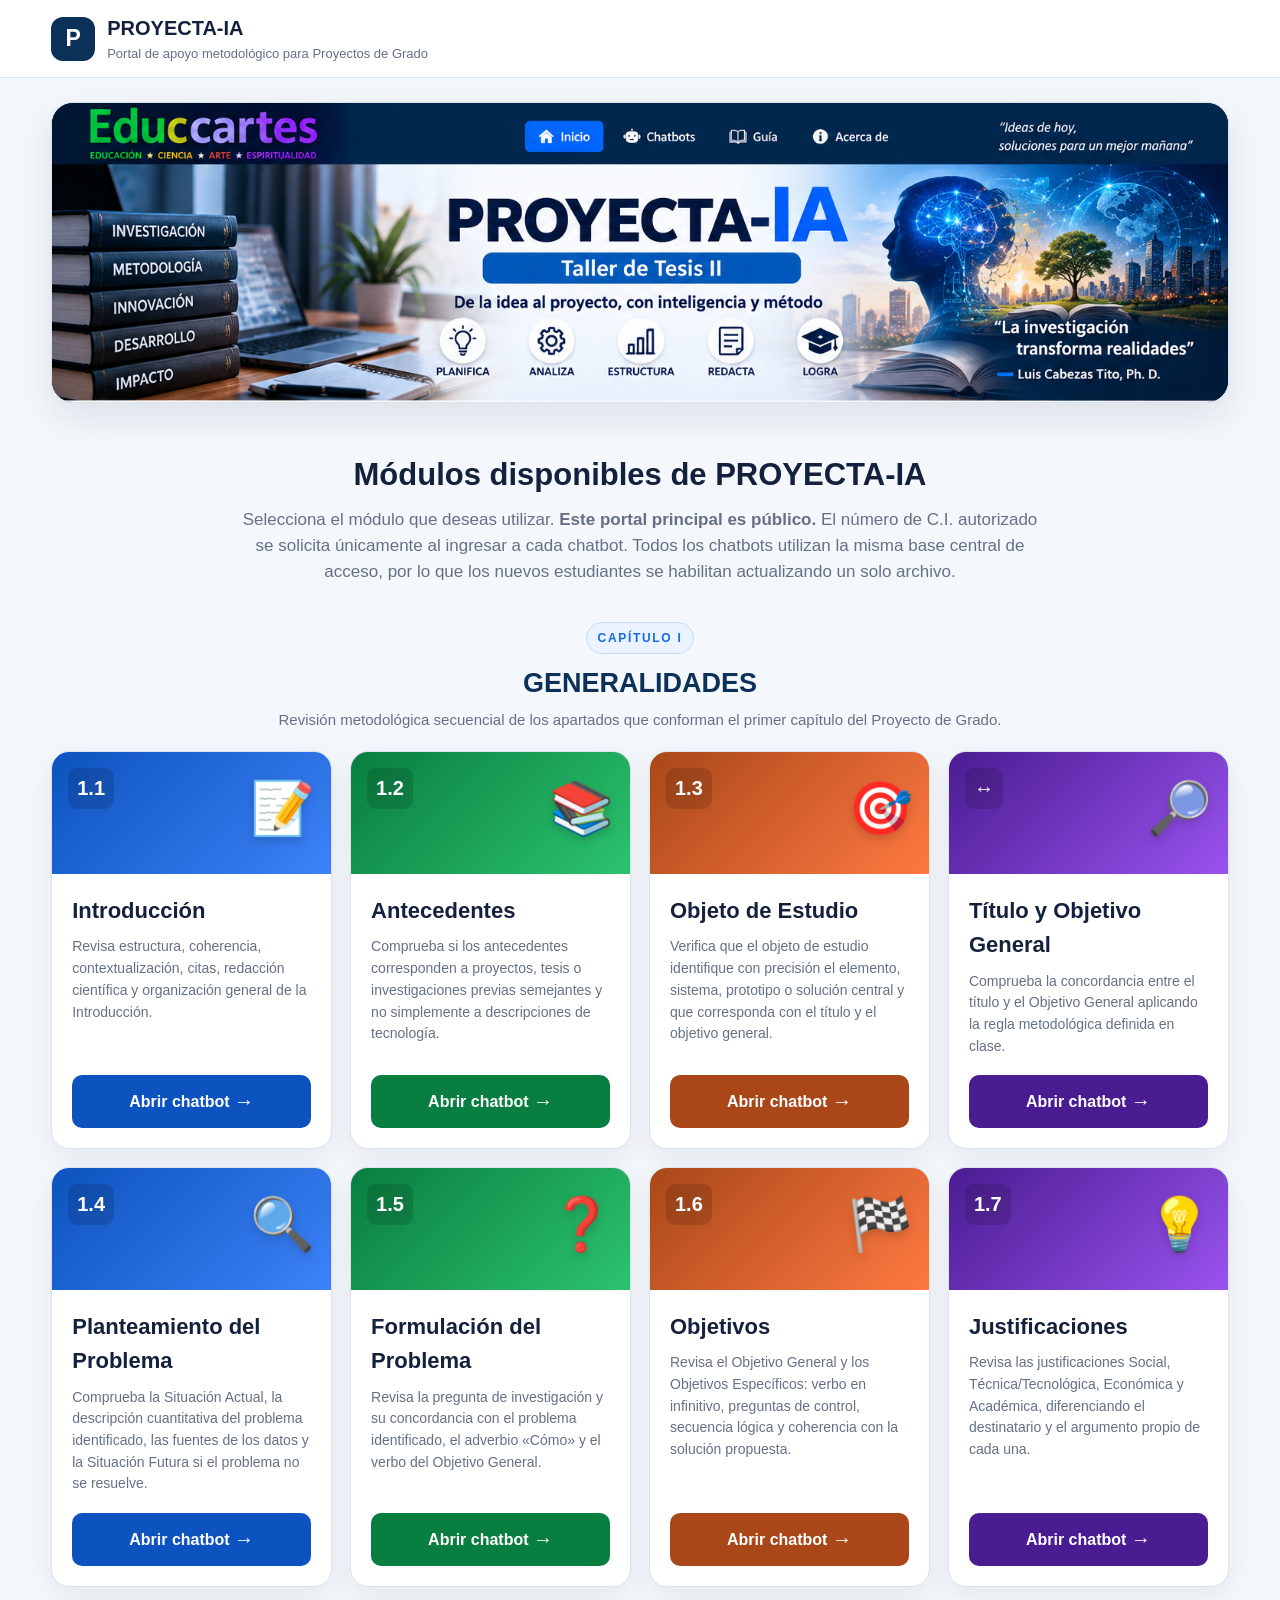
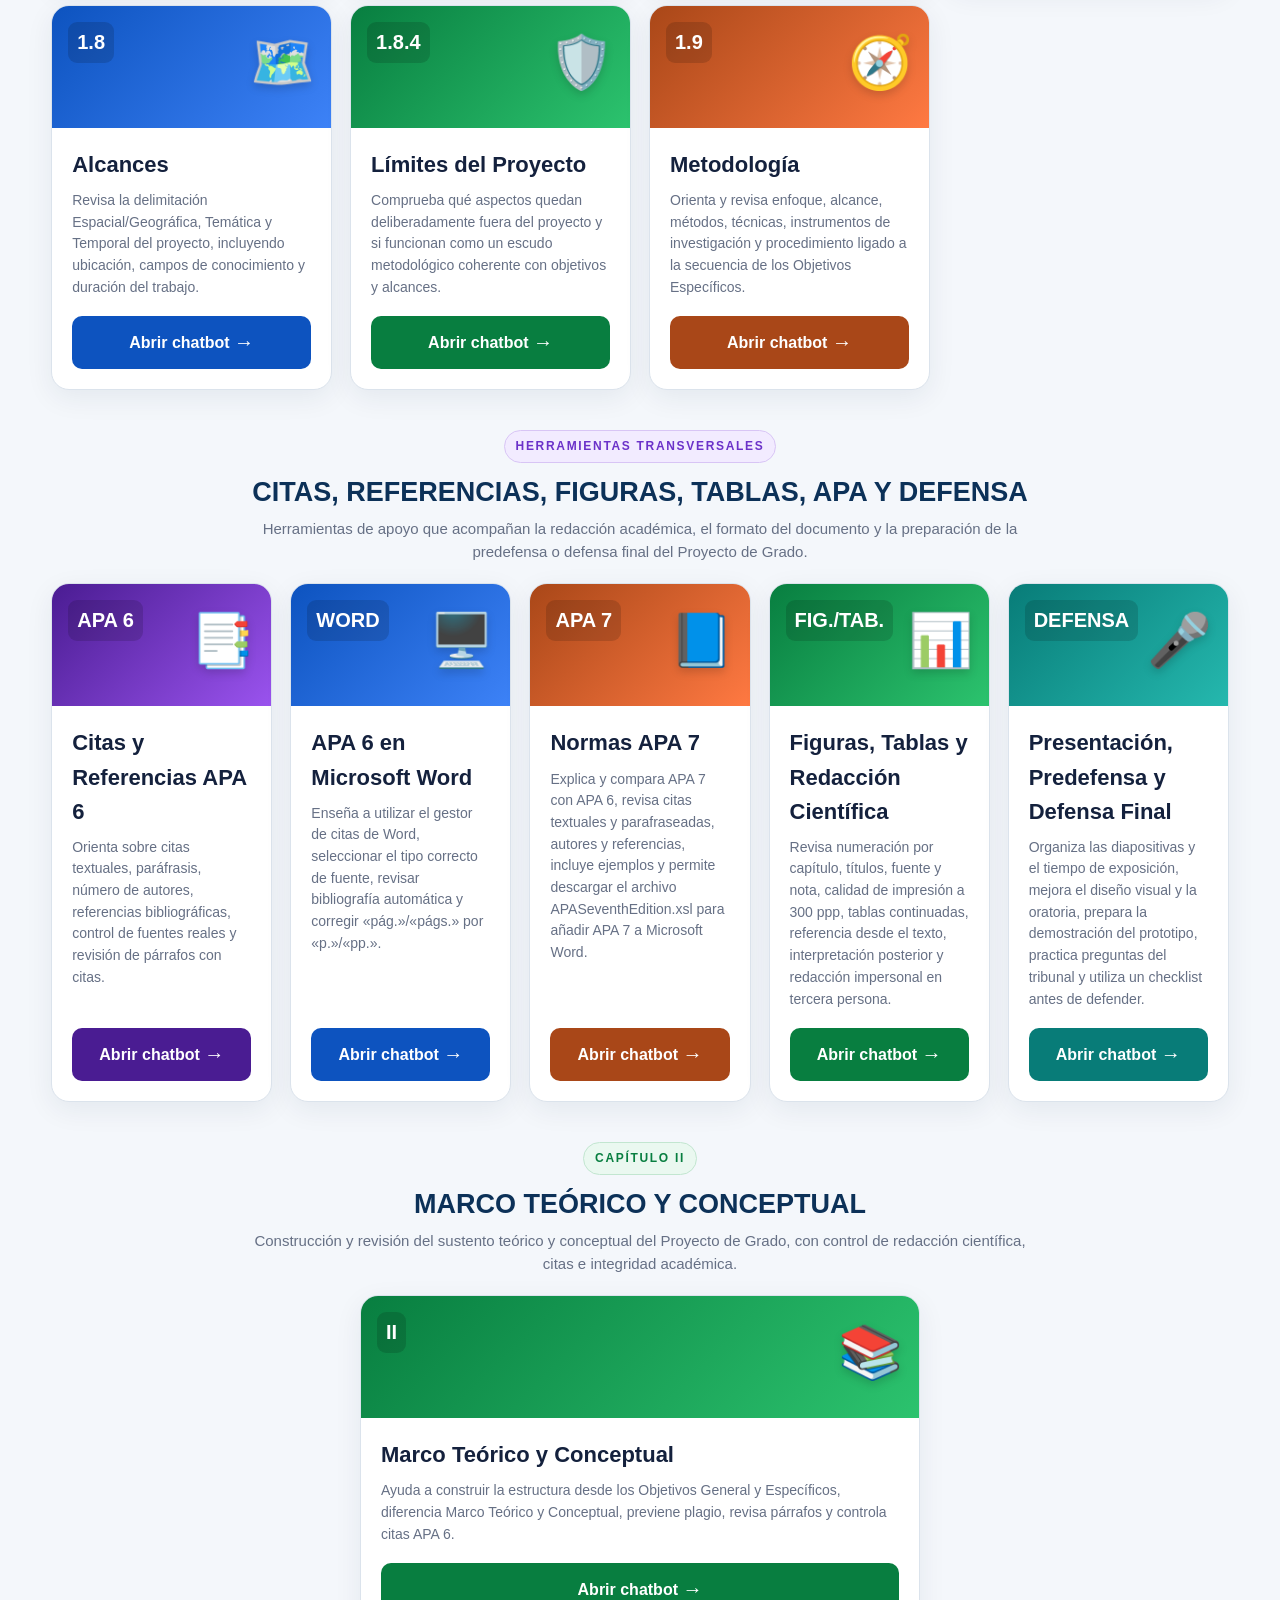
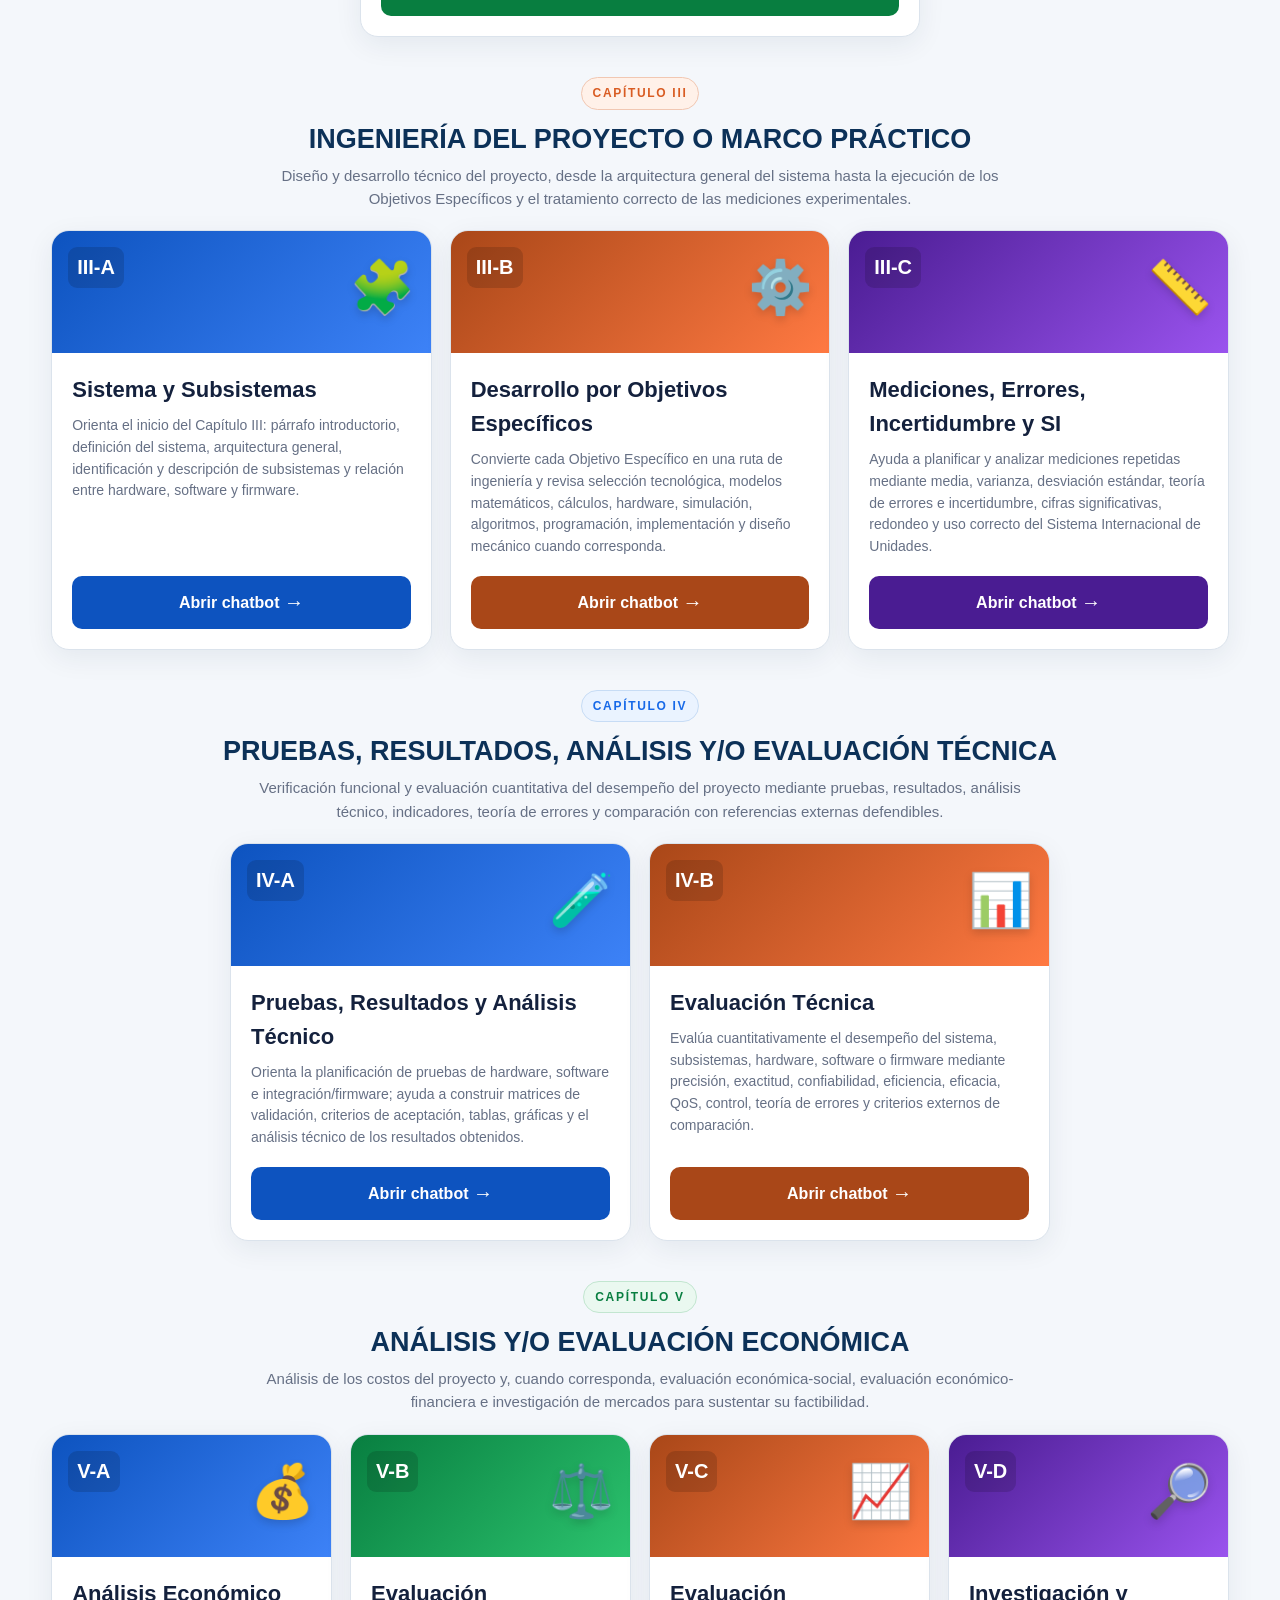
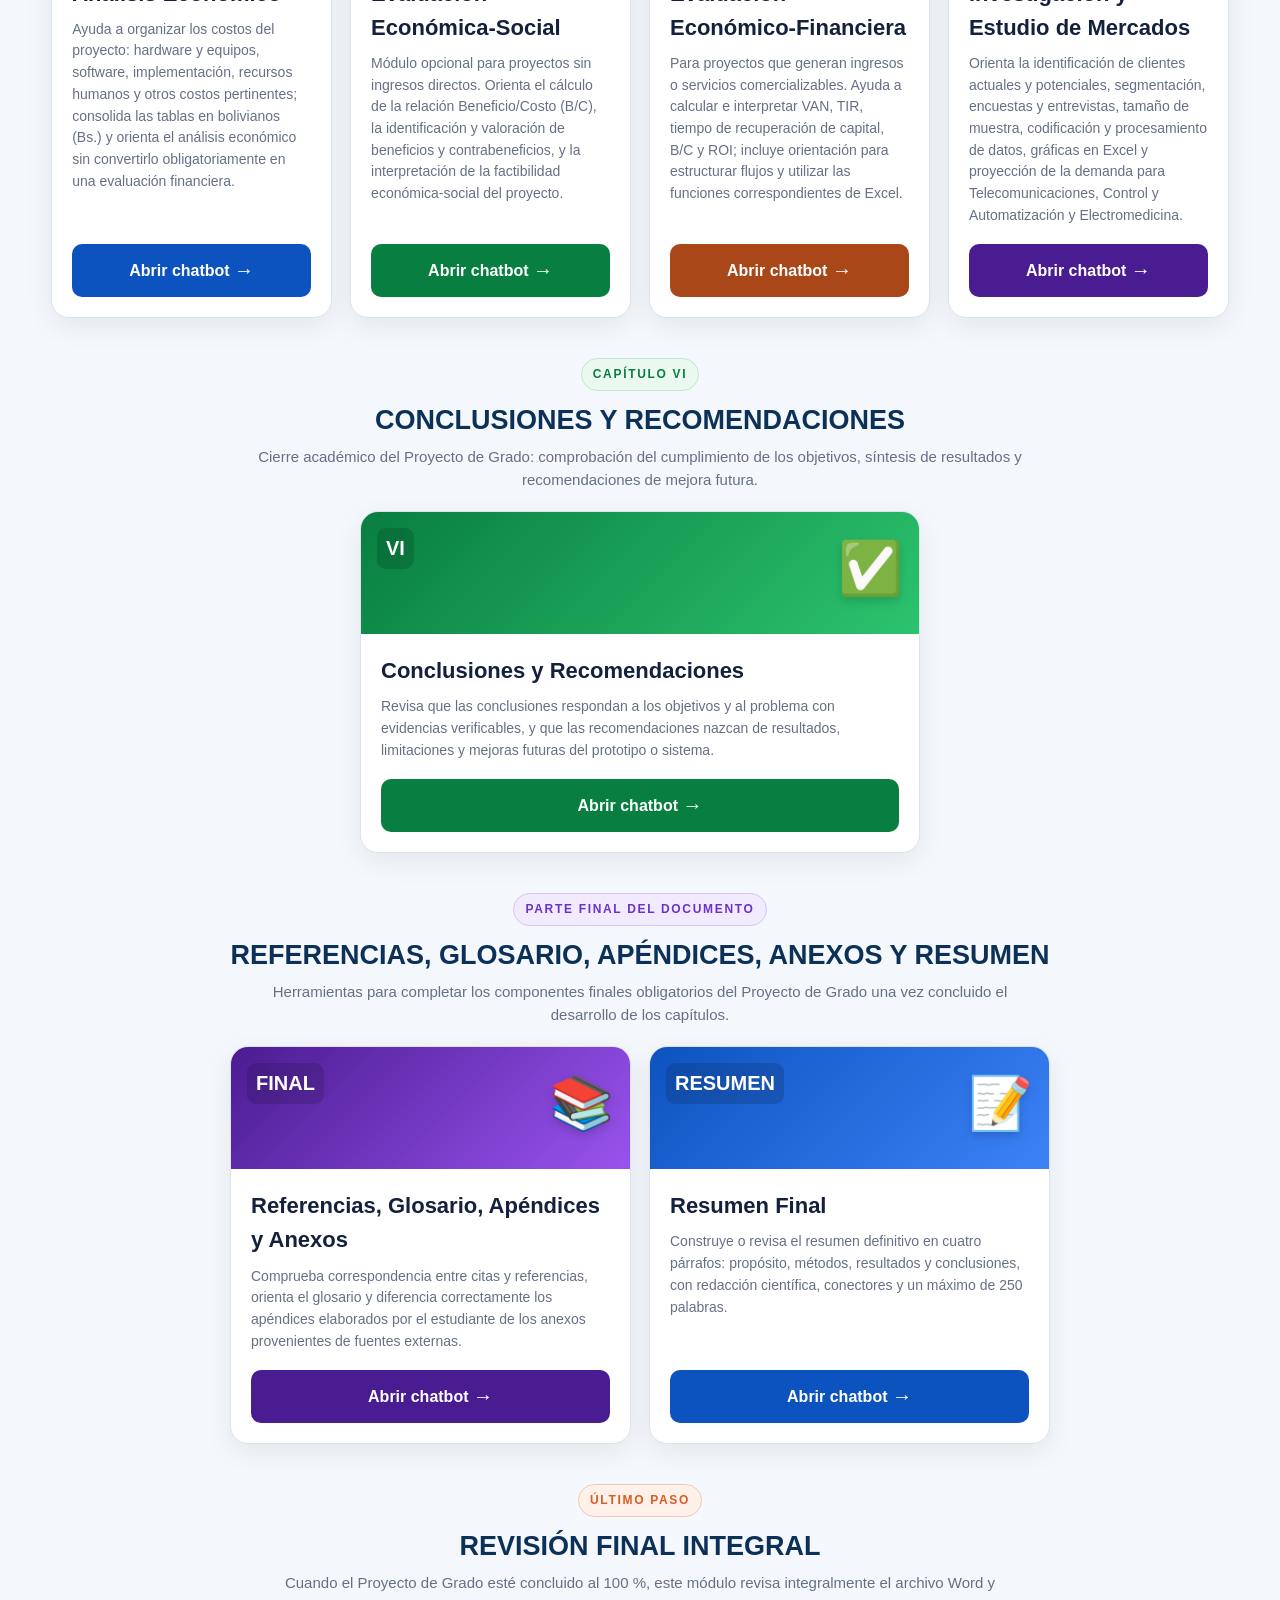
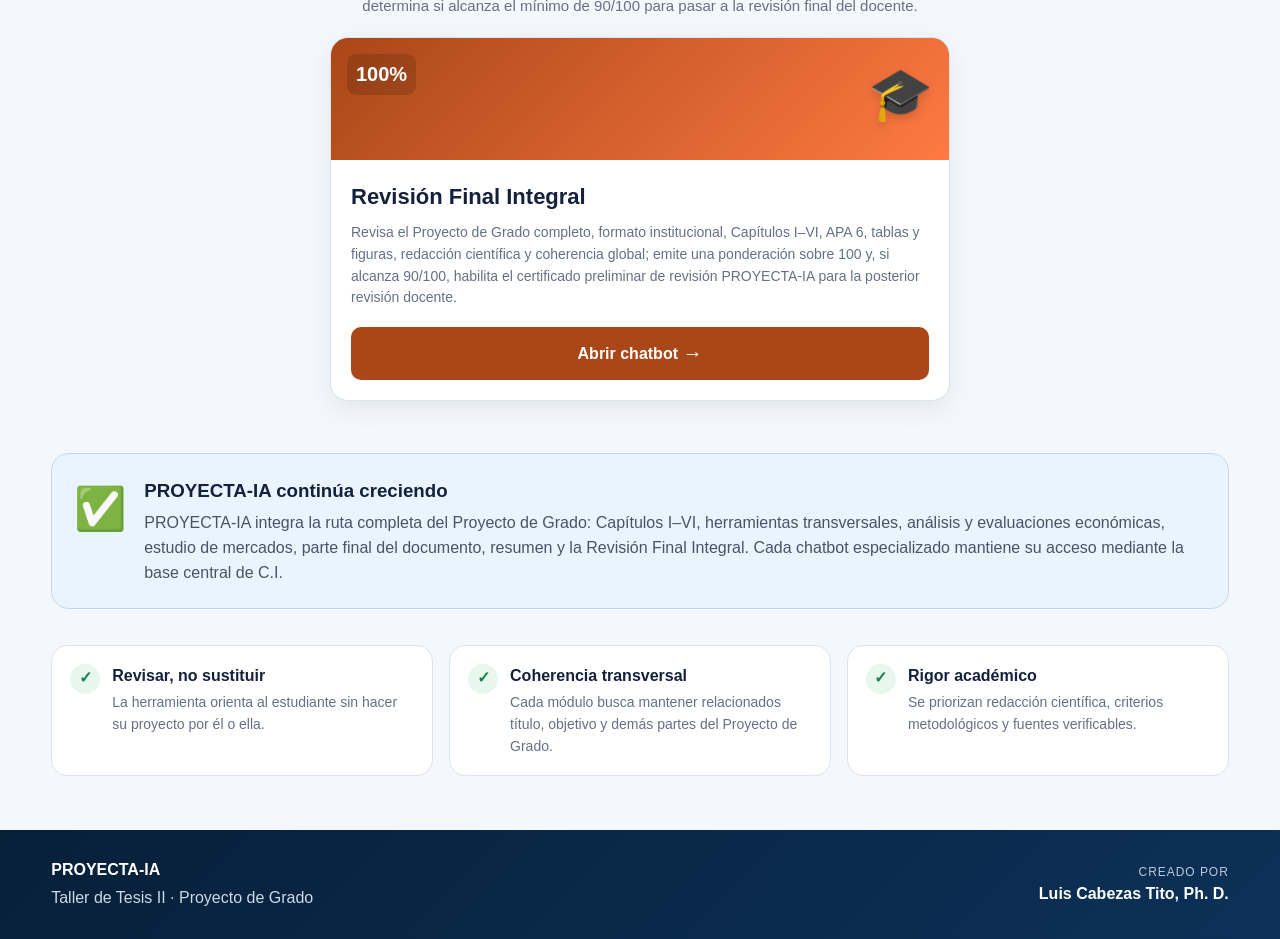
==== index.html @ 7902b118 "Add files via upload" ====
<!doctype html>
<html lang="es">
<head>
  <meta charset="utf-8">
  <meta name="viewport" content="width=device-width, initial-scale=1">
  <meta name="description" content="Portal PROYECTA-IA para Taller de Tesis II y elaboración de Proyectos de Grado.">
  <title>PROYECTA-IA | Taller de Tesis II</title>
  <link rel="stylesheet" href="styles.css">
</head>
<body>
  <!-- PROYECTA-IA PORTAL VISUAL V2 - portada universal con Educcartes -->
<header class="topbar">
    <div class="wrap topbar-inner">
      <div class="brand">
        <div class="brand-mark">P</div>
        <div>
          <h1>PROYECTA-IA</h1>
          <p>Portal de apoyo metodológico para Proyectos de Grado</p>
        </div>
      </div>
    </div>
  </header>

  <main>
    <section class="hero-banner wrap">
      <img
        src="portada_proyecta_ia_universal_v2.png"
        alt="PROYECTA-IA - Taller de Tesis II - Educcartes"
      >
    </section>

    <section class="wrap intro">
      <h2>Módulos disponibles de PROYECTA-IA</h2>
      <p>
        Selecciona el módulo que deseas utilizar. <strong>Este portal principal es público.</strong>
        El número de C.I. autorizado se solicita únicamente al ingresar a cada chatbot. Todos los chatbots
        utilizan la misma base central de acceso, por lo que los nuevos estudiantes se habilitan actualizando un solo archivo.
      </p>
    </section>

    <section class="wrap chapter-heading" aria-label="Capítulo I">
      <span>CAPÍTULO I</span>
      <h2>GENERALIDADES</h2>
      <p>Revisión metodológica secuencial de los apartados que conforman el primer capítulo del Proyecto de Grado.</p>
    </section>

    <section class="wrap cards" aria-label="Módulos del Capítulo I de PROYECTA-IA">
      <article class="module-card blue">
        <div class="module-top">
          <span class="module-number">1.1</span>
          <div class="module-icon">📝</div>
        </div>
        <div class="module-body">
          <h3>Introducción</h3>
          <p>
            Revisa estructura, coherencia, contextualización, citas, redacción científica
            y organización general de la Introducción.
          </p>
          <a class="module-link" href="https://luisctito-sketch.github.io/proyecta-ia-introduccion/" target="_blank" rel="noopener">
            Abrir chatbot <span>→</span>
          </a>
        </div>
      </article>

      <article class="module-card green">
        <div class="module-top">
          <span class="module-number">1.2</span>
          <div class="module-icon">📚</div>
        </div>
        <div class="module-body">
          <h3>Antecedentes</h3>
          <p>
            Comprueba si los antecedentes corresponden a proyectos, tesis o investigaciones
            previas semejantes y no simplemente a descripciones de tecnología.
          </p>
          <a class="module-link" href="https://luisctito-sketch.github.io/proyecta-ia-antecedentes/" target="_blank" rel="noopener">
            Abrir chatbot <span>→</span>
          </a>
        </div>
      </article>

      <article class="module-card orange">
        <div class="module-top">
          <span class="module-number">1.3</span>
          <div class="module-icon">🎯</div>
        </div>
        <div class="module-body">
          <h3>Objeto de Estudio</h3>
          <p>
            Verifica que el objeto de estudio identifique con precisión el elemento, sistema,
            prototipo o solución central y que corresponda con el título y el objetivo general.
          </p>
          <a class="module-link" href="https://luisctito-sketch.github.io/proyecta-ia-objeto-estudio/" target="_blank" rel="noopener">
            Abrir chatbot <span>→</span>
          </a>
        </div>
      </article>

      <article class="module-card purple">
        <div class="module-top">
          <span class="module-number">↔</span>
          <div class="module-icon">🔎</div>
        </div>
        <div class="module-body">
          <h3>Título y Objetivo General</h3>
          <p>
            Comprueba la concordancia entre el título y el Objetivo General aplicando la regla
            metodológica definida en clase.
          </p>
          <a class="module-link" href="https://luisctito-sketch.github.io/proyecta-ia-titulo-objetivo/" target="_blank" rel="noopener">
            Abrir chatbot <span>→</span>
          </a>
        </div>
      </article>

      <article class="module-card blue">
        <div class="module-top">
          <span class="module-number">1.4</span>
          <div class="module-icon">🔍</div>
        </div>
        <div class="module-body">
          <h3>Planteamiento del Problema</h3>
          <p>
            Comprueba la Situación Actual, la descripción cuantitativa del problema identificado,
            las fuentes de los datos y la Situación Futura si el problema no se resuelve.
          </p>
          <a class="module-link" href="https://luisctito-sketch.github.io/proyecta-ia-planteamiento-problema/" target="_blank" rel="noopener">
            Abrir chatbot <span>→</span>
          </a>
        </div>
      </article>

      <article class="module-card green">
        <div class="module-top">
          <span class="module-number">1.5</span>
          <div class="module-icon">❓</div>
        </div>
        <div class="module-body">
          <h3>Formulación del Problema</h3>
          <p>
            Revisa la pregunta de investigación y su concordancia con el problema identificado,
            el adverbio «Cómo» y el verbo del Objetivo General.
          </p>
          <a class="module-link" href="https://luisctito-sketch.github.io/proyecta-ia-formulacion-problema/" target="_blank" rel="noopener">
            Abrir chatbot <span>→</span>
          </a>
        </div>
      </article>

      <article class="module-card orange">
        <div class="module-top">
          <span class="module-number">1.6</span>
          <div class="module-icon">🏁</div>
        </div>
        <div class="module-body">
          <h3>Objetivos</h3>
          <p>
            Revisa el Objetivo General y los Objetivos Específicos: verbo en infinitivo,
            preguntas de control, secuencia lógica y coherencia con la solución propuesta.
          </p>
          <a class="module-link" href="https://luisctito-sketch.github.io/proyecta-ia-objetivos/" target="_blank" rel="noopener">
            Abrir chatbot <span>→</span>
          </a>
        </div>
      </article>

      <article class="module-card purple">
        <div class="module-top">
          <span class="module-number">1.7</span>
          <div class="module-icon">💡</div>
        </div>
        <div class="module-body">
          <h3>Justificaciones</h3>
          <p>
            Revisa las justificaciones Social, Técnica/Tecnológica, Económica y Académica,
            diferenciando el destinatario y el argumento propio de cada una.
          </p>
          <a class="module-link" href="https://luisctito-sketch.github.io/proyecta-ia-justificaciones/" target="_blank" rel="noopener">
            Abrir chatbot <span>→</span>
          </a>
        </div>
      </article>

      <article class="module-card blue">
        <div class="module-top">
          <span class="module-number">1.8</span>
          <div class="module-icon">🗺️</div>
        </div>
        <div class="module-body">
          <h3>Alcances</h3>
          <p>
            Revisa la delimitación Espacial/Geográfica, Temática y Temporal del proyecto,
            incluyendo ubicación, campos de conocimiento y duración del trabajo.
          </p>
          <a class="module-link" href="https://luisctito-sketch.github.io/proyecta-ia-alcances/" target="_blank" rel="noopener">
            Abrir chatbot <span>→</span>
          </a>
        </div>
      </article>

      <article class="module-card green">
        <div class="module-top">
          <span class="module-number">1.8.4</span>
          <div class="module-icon">🛡️</div>
        </div>
        <div class="module-body">
          <h3>Límites del Proyecto</h3>
          <p>
            Comprueba qué aspectos quedan deliberadamente fuera del proyecto y si funcionan
            como un escudo metodológico coherente con objetivos y alcances.
          </p>
          <a class="module-link" href="https://luisctito-sketch.github.io/proyecta-ia-limites/" target="_blank" rel="noopener">
            Abrir chatbot <span>→</span>
          </a>
        </div>
      </article>

      <article class="module-card orange">
        <div class="module-top">
          <span class="module-number">1.9</span>
          <div class="module-icon">🧭</div>
        </div>
        <div class="module-body">
          <h3>Metodología</h3>
          <p>
            Orienta y revisa enfoque, alcance, métodos, técnicas, instrumentos de investigación
            y procedimiento ligado a la secuencia de los Objetivos Específicos.
          </p>
          <a class="module-link" href="https://luisctito-sketch.github.io/proyecta-ia-metodologia/" target="_blank" rel="noopener">
            Abrir chatbot <span>→</span>
          </a>
        </div>
      </article>
    </section>


    <section class="wrap chapter-heading transversal-heading" aria-label="Herramientas transversales">
      <span>HERRAMIENTAS TRANSVERSALES</span>
      <h2>CITAS, REFERENCIAS, FIGURAS, TABLAS, APA Y DEFENSA</h2>
      <p>Herramientas de apoyo que acompañan la redacción académica, el formato del documento y la preparación de la predefensa o defensa final del Proyecto de Grado.</p>
    </section>

    <section class="wrap cards transversal-cards" aria-label="Herramientas transversales de redacción, APA 6, APA 7, figuras, tablas y defensa">
      <article class="module-card purple">
        <div class="module-top">
          <span class="module-number">APA 6</span>
          <div class="module-icon">📑</div>
        </div>
        <div class="module-body">
          <h3>Citas y Referencias APA 6</h3>
          <p>
            Orienta sobre citas textuales, paráfrasis, número de autores, referencias bibliográficas,
            control de fuentes reales y revisión de párrafos con citas.
          </p>
          <a class="module-link" href="https://luisctito-sketch.github.io/proyecta-ia-apa6/" target="_blank" rel="noopener">
            Abrir chatbot <span>→</span>
          </a>
        </div>
      </article>

      <article class="module-card blue">
        <div class="module-top">
          <span class="module-number">WORD</span>
          <div class="module-icon">🖥️</div>
        </div>
        <div class="module-body">
          <h3>APA 6 en Microsoft Word</h3>
          <p>
            Enseña a utilizar el gestor de citas de Word, seleccionar el tipo correcto de fuente,
            revisar bibliografía automática y corregir «pág.»/«págs.» por «p.»/«pp.».
          </p>
          <a class="module-link" href="https://luisctito-sketch.github.io/proyecta-ia-apa6-word/" target="_blank" rel="noopener">
            Abrir chatbot <span>→</span>
          </a>
        </div>
      </article>

      <article class="module-card orange">
        <div class="module-top">
          <span class="module-number">APA 7</span>
          <div class="module-icon">📘</div>
        </div>
        <div class="module-body">
          <h3>Normas APA 7</h3>
          <p>
            Explica y compara APA 7 con APA 6, revisa citas textuales y parafraseadas, autores y referencias,
            incluye ejemplos y permite descargar el archivo APASeventhEdition.xsl para añadir APA 7 a Microsoft Word.
          </p>
          <a class="module-link" href="https://luisctito-sketch.github.io/proyecta-ia-apa7/" target="_blank" rel="noopener">
            Abrir chatbot <span>→</span>
          </a>
        </div>
      </article>

      <article class="module-card green">
        <div class="module-top">
          <span class="module-number">FIG./TAB.</span>
          <div class="module-icon">📊</div>
        </div>
        <div class="module-body">
          <h3>Figuras, Tablas y Redacción Científica</h3>
          <p>
            Revisa numeración por capítulo, títulos, fuente y nota, calidad de impresión a 300 ppp,
            tablas continuadas, referencia desde el texto, interpretación posterior y redacción impersonal en tercera persona.
          </p>
          <a class="module-link" href="https://luisctito-sketch.github.io/proyecta-ia-figuras-tablas/" target="_blank" rel="noopener">
            Abrir chatbot <span>→</span>
          </a>
        </div>
      </article>

      <article class="module-card teal">
        <div class="module-top">
          <span class="module-number">DEFENSA</span>
          <div class="module-icon">🎤</div>
        </div>
        <div class="module-body">
          <h3>Presentación, Predefensa y Defensa Final</h3>
          <p>
            Organiza las diapositivas y el tiempo de exposición, mejora el diseño visual y la oratoria,
            prepara la demostración del prototipo, practica preguntas del tribunal y utiliza un checklist antes de defender.
          </p>
          <a class="module-link" href="./defensa/" target="_blank" rel="noopener">
            Abrir chatbot <span>→</span>
          </a>
        </div>
      </article>
    </section>

    <section class="wrap chapter-heading chapter-two-heading" aria-label="Capítulo II">
      <span>CAPÍTULO II</span>
      <h2>MARCO TEÓRICO Y CONCEPTUAL</h2>
      <p>Construcción y revisión del sustento teórico y conceptual del Proyecto de Grado, con control de redacción científica, citas e integridad académica.</p>
    </section>

    <section class="wrap cards chapter-two-cards" aria-label="Módulos del Capítulo II de PROYECTA-IA">
      <article class="module-card green chapter-two-card">
        <div class="module-top">
          <span class="module-number">II</span>
          <div class="module-icon">📚</div>
        </div>
        <div class="module-body">
          <h3>Marco Teórico y Conceptual</h3>
          <p>
            Ayuda a construir la estructura desde los Objetivos General y Específicos,
            diferencia Marco Teórico y Conceptual, previene plagio, revisa párrafos y controla citas APA 6.
          </p>
          <a class="module-link" href="https://luisctito-sketch.github.io/proyecta-ia-marco-teorico-conceptual/" target="_blank" rel="noopener">
            Abrir chatbot <span>→</span>
          </a>
        </div>
      </article>
    </section>

    <section class="wrap chapter-heading chapter-three-heading" aria-label="Capítulo III">
      <span>CAPÍTULO III</span>
      <h2>INGENIERÍA DEL PROYECTO O MARCO PRÁCTICO</h2>
      <p>Diseño y desarrollo técnico del proyecto, desde la arquitectura general del sistema hasta la ejecución de los Objetivos Específicos y el tratamiento correcto de las mediciones experimentales.</p>
    </section>

    <section class="wrap cards chapter-three-cards" aria-label="Módulos del Capítulo III de PROYECTA-IA">
      <article class="module-card blue">
        <div class="module-top">
          <span class="module-number">III-A</span>
          <div class="module-icon">🧩</div>
        </div>
        <div class="module-body">
          <h3>Sistema y Subsistemas</h3>
          <p>
            Orienta el inicio del Capítulo III: párrafo introductorio, definición del sistema,
            arquitectura general, identificación y descripción de subsistemas y relación entre hardware, software y firmware.
          </p>
          <a class="module-link" href="https://luisctito-sketch.github.io/proyecta-ia-ingenieria-proyecto/" target="_blank" rel="noopener">
            Abrir chatbot <span>→</span>
          </a>
        </div>
      </article>

      <article class="module-card orange">
        <div class="module-top">
          <span class="module-number">III-B</span>
          <div class="module-icon">⚙️</div>
        </div>
        <div class="module-body">
          <h3>Desarrollo por Objetivos Específicos</h3>
          <p>
            Convierte cada Objetivo Específico en una ruta de ingeniería y revisa selección tecnológica,
            modelos matemáticos, cálculos, hardware, simulación, algoritmos, programación, implementación y diseño mecánico cuando corresponda.
          </p>
          <a class="module-link" href="https://luisctito-sketch.github.io/proyecta-ia-desarrollo-capitulo3/" target="_blank" rel="noopener">
            Abrir chatbot <span>→</span>
          </a>
        </div>
      </article>

      <article class="module-card purple">
        <div class="module-top">
          <span class="module-number">III-C</span>
          <div class="module-icon">📏</div>
        </div>
        <div class="module-body">
          <h3>Mediciones, Errores, Incertidumbre y SI</h3>
          <p>
            Ayuda a planificar y analizar mediciones repetidas mediante media, varianza, desviación estándar,
            teoría de errores e incertidumbre, cifras significativas, redondeo y uso correcto del Sistema Internacional de Unidades.
          </p>
          <a class="module-link" href="https://luisctito-sketch.github.io/proyecta-ia-mediciones/" target="_blank" rel="noopener">
            Abrir chatbot <span>→</span>
          </a>
        </div>
      </article>
    </section>


    <section class="wrap chapter-heading chapter-four-heading" aria-label="Capítulo IV">
      <span>CAPÍTULO IV</span>
      <h2>PRUEBAS, RESULTADOS, ANÁLISIS Y/O EVALUACIÓN TÉCNICA</h2>
      <p>Verificación funcional y evaluación cuantitativa del desempeño del proyecto mediante pruebas, resultados, análisis técnico, indicadores, teoría de errores y comparación con referencias externas defendibles.</p>
    </section>

    <section class="wrap cards chapter-four-cards" aria-label="Módulos del Capítulo IV de PROYECTA-IA">
      <article class="module-card blue">
        <div class="module-top">
          <span class="module-number">IV-A</span>
          <div class="module-icon">🧪</div>
        </div>
        <div class="module-body">
          <h3>Pruebas, Resultados y Análisis Técnico</h3>
          <p>
            Orienta la planificación de pruebas de hardware, software e integración/firmware; ayuda a construir
            matrices de validación, criterios de aceptación, tablas, gráficas y el análisis técnico de los resultados obtenidos.
          </p>
          <a class="module-link" href="https://luisctito-sketch.github.io/proyecta-ia-pruebas-resultados/" target="_blank" rel="noopener">
            Abrir chatbot <span>→</span>
          </a>
        </div>
      </article>

      <article class="module-card orange">
        <div class="module-top">
          <span class="module-number">IV-B</span>
          <div class="module-icon">📊</div>
        </div>
        <div class="module-body">
          <h3>Evaluación Técnica</h3>
          <p>
            Evalúa cuantitativamente el desempeño del sistema, subsistemas, hardware, software o firmware mediante
            precisión, exactitud, confiabilidad, eficiencia, eficacia, QoS, control, teoría de errores y criterios externos de comparación.
          </p>
          <a class="module-link" href="https://luisctito-sketch.github.io/proyecta-ia-evaluacion-tecnica/" target="_blank" rel="noopener">
            Abrir chatbot <span>→</span>
          </a>
        </div>
      </article>
    </section>

    <section class="wrap chapter-heading chapter-five-heading" aria-label="Capítulo V">
      <span>CAPÍTULO V</span>
      <h2>ANÁLISIS Y/O EVALUACIÓN ECONÓMICA</h2>
      <p>Análisis de los costos del proyecto y, cuando corresponda, evaluación económica-social, evaluación económico-financiera e investigación de mercados para sustentar su factibilidad.</p>
    </section>

    <section class="wrap cards chapter-five-cards" aria-label="Módulos del Capítulo V de PROYECTA-IA">
      <article class="module-card blue">
        <div class="module-top">
          <span class="module-number">V-A</span>
          <div class="module-icon">💰</div>
        </div>
        <div class="module-body">
          <h3>Análisis Económico</h3>
          <p>
            Ayuda a organizar los costos del proyecto: hardware y equipos, software, implementación,
            recursos humanos y otros costos pertinentes; consolida las tablas en bolivianos (Bs.) y orienta
            el análisis económico sin convertirlo obligatoriamente en una evaluación financiera.
          </p>
          <a class="module-link" href="https://luisctito-sketch.github.io/proyecta-ia-analisis-economico/" target="_blank" rel="noopener">
            Abrir chatbot <span>→</span>
          </a>
        </div>
      </article>

      <article class="module-card green">
        <div class="module-top">
          <span class="module-number">V-B</span>
          <div class="module-icon">⚖️</div>
        </div>
        <div class="module-body">
          <h3>Evaluación Económica-Social</h3>
          <p>
            Módulo opcional para proyectos sin ingresos directos. Orienta el cálculo de la relación
            Beneficio/Costo (B/C), la identificación y valoración de beneficios y contrabeneficios,
            y la interpretación de la factibilidad económica-social del proyecto.
          </p>
          <a class="module-link" href="https://luisctito-sketch.github.io/proyecta-ia-evaluacion-economica-social/" target="_blank" rel="noopener">
            Abrir chatbot <span>→</span>
          </a>
        </div>
      </article>

      <article class="module-card orange">
        <div class="module-top">
          <span class="module-number">V-C</span>
          <div class="module-icon">📈</div>
        </div>
        <div class="module-body">
          <h3>Evaluación Económico-Financiera</h3>
          <p>
            Para proyectos que generan ingresos o servicios comercializables. Ayuda a calcular e interpretar
            VAN, TIR, tiempo de recuperación de capital, B/C y ROI; incluye orientación para estructurar flujos
            y utilizar las funciones correspondientes de Excel.
          </p>
          <a class="module-link" href="https://luisctito-sketch.github.io/proyecta-ia-evaluacion-financiera/" target="_blank" rel="noopener">
            Abrir chatbot <span>→</span>
          </a>
        </div>
      </article>

      <article class="module-card purple">
        <div class="module-top">
          <span class="module-number">V-D</span>
          <div class="module-icon">🔎</div>
        </div>
        <div class="module-body">
          <h3>Investigación y Estudio de Mercados</h3>
          <p>
            Orienta la identificación de clientes actuales y potenciales, segmentación, encuestas y entrevistas,
            tamaño de muestra, codificación y procesamiento de datos, gráficas en Excel y proyección de la demanda
            para Telecomunicaciones, Control y Automatización y Electromedicina.
          </p>
          <a class="module-link" href="https://luisctito-sketch.github.io/proyecta-ia-estudio-mercados/" target="_blank" rel="noopener">
            Abrir chatbot <span>→</span>
          </a>
        </div>
      </article>
    </section>


    <section class="wrap chapter-heading chapter-six-heading" aria-label="Capítulo VI">
      <span>CAPÍTULO VI</span>
      <h2>CONCLUSIONES Y RECOMENDACIONES</h2>
      <p>Cierre académico del Proyecto de Grado: comprobación del cumplimiento de los objetivos, síntesis de resultados y recomendaciones de mejora futura.</p>
    </section>

    <section class="wrap cards chapter-six-cards" aria-label="Módulo del Capítulo VI de PROYECTA-IA">
      <article class="module-card green">
        <div class="module-top">
          <span class="module-number">VI</span>
          <div class="module-icon">✅</div>
        </div>
        <div class="module-body">
          <h3>Conclusiones y Recomendaciones</h3>
          <p>
            Revisa que las conclusiones respondan a los objetivos y al problema con evidencias verificables,
            y que las recomendaciones nazcan de resultados, limitaciones y mejoras futuras del prototipo o sistema.
          </p>
          <a class="module-link" href="https://luisctito-sketch.github.io/proyecta-ia-conclusiones-recomendaciones/" target="_blank" rel="noopener">
            Abrir chatbot <span>→</span>
          </a>
        </div>
      </article>
    </section>

    <section class="wrap chapter-heading final-doc-heading" aria-label="Parte final del Proyecto de Grado">
      <span>PARTE FINAL DEL DOCUMENTO</span>
      <h2>REFERENCIAS, GLOSARIO, APÉNDICES, ANEXOS Y RESUMEN</h2>
      <p>Herramientas para completar los componentes finales obligatorios del Proyecto de Grado una vez concluido el desarrollo de los capítulos.</p>
    </section>

    <section class="wrap cards final-doc-cards" aria-label="Módulos de cierre documental de PROYECTA-IA">
      <article class="module-card purple">
        <div class="module-top">
          <span class="module-number">FINAL</span>
          <div class="module-icon">📚</div>
        </div>
        <div class="module-body">
          <h3>Referencias, Glosario, Apéndices y Anexos</h3>
          <p>
            Comprueba correspondencia entre citas y referencias, orienta el glosario y diferencia correctamente
            los apéndices elaborados por el estudiante de los anexos provenientes de fuentes externas.
          </p>
          <a class="module-link" href="https://luisctito-sketch.github.io/proyecta-ia-parte-final/" target="_blank" rel="noopener">
            Abrir chatbot <span>→</span>
          </a>
        </div>
      </article>

      <article class="module-card blue">
        <div class="module-top">
          <span class="module-number">RESUMEN</span>
          <div class="module-icon">📝</div>
        </div>
        <div class="module-body">
          <h3>Resumen Final</h3>
          <p>
            Construye o revisa el resumen definitivo en cuatro párrafos: propósito, métodos, resultados y conclusiones,
            con redacción científica, conectores y un máximo de 250 palabras.
          </p>
          <a class="module-link" href="https://luisctito-sketch.github.io/proyecta-ia-resumen-final/" target="_blank" rel="noopener">
            Abrir chatbot <span>→</span>
          </a>
        </div>
      </article>
    </section>

    <section class="wrap chapter-heading final-review-heading" aria-label="Revisión Final Integral">
      <span>ÚLTIMO PASO</span>
      <h2>REVISIÓN FINAL INTEGRAL</h2>
      <p>Cuando el Proyecto de Grado esté concluido al 100 %, este módulo revisa integralmente el archivo Word y determina si alcanza el mínimo de 90/100 para pasar a la revisión final del docente.</p>
    </section>

    <section class="wrap cards final-review-cards" aria-label="Revisión Final Integral de PROYECTA-IA">
      <article class="module-card orange">
        <div class="module-top">
          <span class="module-number">100%</span>
          <div class="module-icon">🎓</div>
        </div>
        <div class="module-body">
          <h3>Revisión Final Integral</h3>
          <p>
            Revisa el Proyecto de Grado completo, formato institucional, Capítulos I–VI, APA 6, tablas y figuras,
            redacción científica y coherencia global; emite una ponderación sobre 100 y, si alcanza 90/100, habilita
            el certificado preliminar de revisión PROYECTA-IA para la posterior revisión docente.
          </p>
          <a class="module-link" href="https://luisctito-sketch.github.io/proyecta-ia-revision-final/" target="_blank" rel="noopener">
            Abrir chatbot <span>→</span>
          </a>
        </div>
      </article>
    </section>

    <section class="wrap roadmap">
      <div class="roadmap-card">
        <div class="roadmap-icon">✅</div>
        <div>
          <h3>PROYECTA-IA continúa creciendo</h3>
          <p>
            PROYECTA-IA integra la ruta completa del Proyecto de Grado: Capítulos I–VI, herramientas transversales,
            análisis y evaluaciones económicas, estudio de mercados, parte final del documento, resumen y la
            Revisión Final Integral. Cada chatbot especializado mantiene su acceso mediante la base central de C.I.
          </p>
        </div>
      </div>
    </section>

    <section class="wrap principles">
      <div class="principle">
        <span>✓</span>
        <div><strong>Revisar, no sustituir</strong><p>La herramienta orienta al estudiante sin hacer su proyecto por él o ella.</p></div>
      </div>
      <div class="principle">
        <span>✓</span>
        <div><strong>Coherencia transversal</strong><p>Cada módulo busca mantener relacionados título, objetivo y demás partes del Proyecto de Grado.</p></div>
      </div>
      <div class="principle">
        <span>✓</span>
        <div><strong>Rigor académico</strong><p>Se priorizan redacción científica, criterios metodológicos y fuentes verificables.</p></div>
      </div>
    </section>
  </main>

  <footer>
    <div class="wrap footer-inner">
      <div>
        <strong>PROYECTA-IA</strong>
        <p>Taller de Tesis II · Proyecto de Grado</p>
      </div>
      <div class="footer-creator">
        <span>Creado por</span>
        <strong>Luis Cabezas Tito, Ph. D.</strong>
      </div>
    </div>
  </footer>

  <script src="app.js"></script>
</body>
</html>
---- styles.css ----
:root{
  --bg:#f4f7fb;
  --card:#ffffff;
  --text:#14213d;
  --muted:#667085;
  --line:#dbe3ec;
  --navy:#0c3158;
  --navy2:#071f39;
  --blue:#1769e8;
  --green:#109b54;
  --orange:#d95c23;
  --purple:#6b32c9;
  --soft:#eef4fa;
}
*{box-sizing:border-box}
html{scroll-behavior:smooth}
body{margin:0;background:var(--bg);color:var(--text);font-family:Arial,Helvetica,sans-serif;line-height:1.55}
.wrap{width:min(1180px,92%);margin:auto}
.topbar{position:sticky;top:0;z-index:40;background:rgba(255,255,255,.96);backdrop-filter:blur(10px);border-bottom:1px solid var(--line)}
.topbar-inner{display:flex;justify-content:space-between;align-items:center;padding:13px 0}
.brand{display:flex;align-items:center;gap:12px}.brand-mark{width:44px;height:44px;border-radius:12px;display:grid;place-items:center;background:var(--navy);color:#fff;font-size:23px;font-weight:900}
.brand h1{font-size:20px;margin:0}.brand p{font-size:13px;color:var(--muted);margin:0}
.logout-btn{border:1px solid #bfd0df;background:#fff;color:var(--navy);border-radius:10px;padding:9px 12px;font-weight:700;cursor:pointer}.logout-btn:hover{background:var(--soft)}

.hero-banner{
  margin-top:24px;
  background:#071f39;
  border:1px solid var(--line);
  border-radius:22px;
  overflow:hidden;
  box-shadow:0 14px 38px rgba(16,42,67,.10);
}
.hero-banner img{
  display:block;
  width:100%;
  height:auto;
}

.intro{text-align:center;padding:48px 0 18px}.intro h2{font-size:31px;margin:0 0 8px}.intro p{max-width:800px;margin:0 auto;color:var(--muted);font-size:17px}
.cards{display:grid;grid-template-columns:repeat(4,1fr);gap:18px;padding:18px 0 22px}
.module-card{background:#fff;border:1px solid var(--line);border-radius:18px;overflow:hidden;box-shadow:0 8px 28px rgba(16,42,67,.07);display:flex;flex-direction:column;transition:.2s transform,.2s box-shadow}
.module-card:hover{transform:translateY(-4px);box-shadow:0 14px 32px rgba(16,42,67,.12)}
.module-top{height:122px;color:#fff;padding:16px;display:flex;justify-content:space-between;align-items:flex-start}.blue .module-top{background:linear-gradient(135deg,#0d53bf,#3d82f7)}.green .module-top{background:linear-gradient(135deg,#087e40,#2cc36e)}.orange .module-top{background:linear-gradient(135deg,#a94718,#ff7942)}.purple .module-top{background:linear-gradient(135deg,#4a1c92,#9a53ee)}.teal .module-top{background:linear-gradient(135deg,#087c78,#25b8ae)}
.module-number{font-size:20px;font-weight:900;background:rgba(0,0,0,.14);padding:5px 9px;border-radius:9px}.module-icon{font-size:52px;filter:drop-shadow(0 4px 4px rgba(0,0,0,.15))}
.module-body{padding:20px;display:flex;flex-direction:column;flex:1}.module-body h3{font-size:22px;margin:0 0 8px}.module-body p{color:var(--muted);font-size:14px;margin:0 0 18px;flex:1}
.module-link{text-decoration:none;color:#fff;border-radius:10px;padding:11px 13px;text-align:center;font-weight:800}.blue .module-link{background:#0d53bf}.green .module-link{background:#087e40}.orange .module-link{background:#a94718}.purple .module-link{background:#4a1c92}.teal .module-link{background:#087c78}.module-link span{font-size:20px;vertical-align:-1px}
.roadmap{padding:18px 0}.roadmap-card{display:flex;gap:18px;align-items:flex-start;background:#eaf4ff;border:1px solid #bfd8ee;border-radius:18px;padding:22px}.roadmap-icon{font-size:42px}.roadmap-card h3{margin:0 0 6px}.roadmap-card p{margin:0;color:#475467}
.principles{display:grid;grid-template-columns:repeat(3,1fr);gap:16px;padding:18px 0 54px}.principle{background:#fff;border:1px solid var(--line);border-radius:16px;padding:18px;display:flex;gap:12px}.principle>span{width:30px;height:30px;flex:0 0 30px;border-radius:50%;display:grid;place-items:center;background:#e7f7ee;color:#17804b;font-weight:900}.principle strong{display:block}.principle p{margin:4px 0 0;color:var(--muted);font-size:14px}
footer{background:linear-gradient(135deg,var(--navy2),var(--navy));color:#fff;padding:28px 0}.footer-inner{display:flex;justify-content:space-between;align-items:center;gap:20px}.footer-inner p{margin:3px 0 0;color:#ccdae7}.footer-creator{text-align:right}.footer-creator span{display:block;color:#b9cadd;font-size:12px;text-transform:uppercase;letter-spacing:.08em}
.hidden{display:none!important}
@media(max-width:980px){.cards{grid-template-columns:1fr 1fr}.principles{grid-template-columns:1fr}}
@media(max-width:650px){.cards{grid-template-columns:1fr}.footer-inner{flex-direction:column;align-items:flex-start}.footer-creator{text-align:left}.topbar-inner{gap:10px}.brand p{font-size:12px}.hero-banner{width:100%;margin-top:0;border-radius:0}.hero-banner img{min-height:210px;object-fit:cover;object-position:center}}


/* Encabezado del capítulo: añadido sin modificar el diseño original */
.chapter-heading{
  text-align:center;
  padding:18px 0 2px;
}
.chapter-heading>span{
  display:inline-block;
  font-size:12px;
  font-weight:900;
  letter-spacing:.14em;
  color:#1769e8;
  background:#eaf3ff;
  border:1px solid #c7dcf5;
  border-radius:999px;
  padding:6px 11px;
}
.chapter-heading h2{
  margin:9px 0 3px;
  font-size:27px;
  color:#0c3158;
}
.chapter-heading p{
  margin:0 auto;
  max-width:780px;
  color:#667085;
  font-size:15px;
}

/* Agrupación visual de nuevas áreas */
.transversal-heading>span{color:#6b32c9;background:#f2ebff;border-color:#d8c5f5}
.chapter-two-heading>span{color:#087e40;background:#eaf8f0;border-color:#c2e6d0}
.transversal-cards{grid-template-columns:repeat(auto-fit,minmax(210px,1fr));max-width:1180px}
.chapter-two-cards{grid-template-columns:minmax(280px,560px);justify-content:center}
.chapter-two-card{width:100%}

@media(max-width:980px){.transversal-cards{grid-template-columns:repeat(2,minmax(0,1fr));}}

@media(max-width:650px){
  .transversal-cards,.chapter-two-cards{grid-template-columns:1fr}
}


/* CAPÍTULO III: añadido al final sin modificar el diseño existente */
.chapter-three-heading>span{color:#d95c23;background:#fff1e9;border-color:#f1c7b2}
.chapter-three-cards{grid-template-columns:repeat(3,minmax(0,1fr));}
@media(max-width:980px){.chapter-three-cards{grid-template-columns:repeat(2,minmax(0,1fr));}}
@media(max-width:650px){.chapter-three-cards{grid-template-columns:1fr;}}


/* CAPÍTULO IV: añadido manteniendo el diseño visual del portal */
.chapter-four-heading>span{color:#1769e8;background:#eaf3ff;border-color:#c7dcf5}
.chapter-four-cards{grid-template-columns:repeat(2,minmax(0,1fr));max-width:820px;justify-content:center}
@media(max-width:760px){.chapter-four-cards{grid-template-columns:1fr;max-width:560px}}

/* CAPÍTULO V: añadido al final manteniendo el diseño visual del portal */
.chapter-five-heading>span{color:#087e40;background:#eaf8f0;border-color:#c2e6d0}
.chapter-five-cards{grid-template-columns:repeat(4,minmax(0,1fr));}
@media(max-width:1100px){.chapter-five-cards{grid-template-columns:repeat(2,minmax(0,1fr));}}
@media(max-width:650px){.chapter-five-cards{grid-template-columns:1fr;}}


/* CAPÍTULO VI Y CIERRE DEL PROYECTO */
.chapter-six-heading>span{color:#087e40;background:#eaf8f0;border-color:#c2e6d0}
.chapter-six-cards{grid-template-columns:minmax(280px,560px);justify-content:center}
.final-doc-heading>span{color:#6b32c9;background:#f2ebff;border-color:#d8c5f5}
.final-doc-cards{grid-template-columns:repeat(2,minmax(0,1fr));max-width:820px;justify-content:center}
.final-review-heading>span{color:#d95c23;background:#fff1e9;border-color:#f1c7b2}
.final-review-cards{grid-template-columns:minmax(300px,620px);justify-content:center;padding-bottom:34px}
@media(max-width:760px){.chapter-six-cards,.final-doc-cards,.final-review-cards{grid-template-columns:1fr;max-width:560px}}
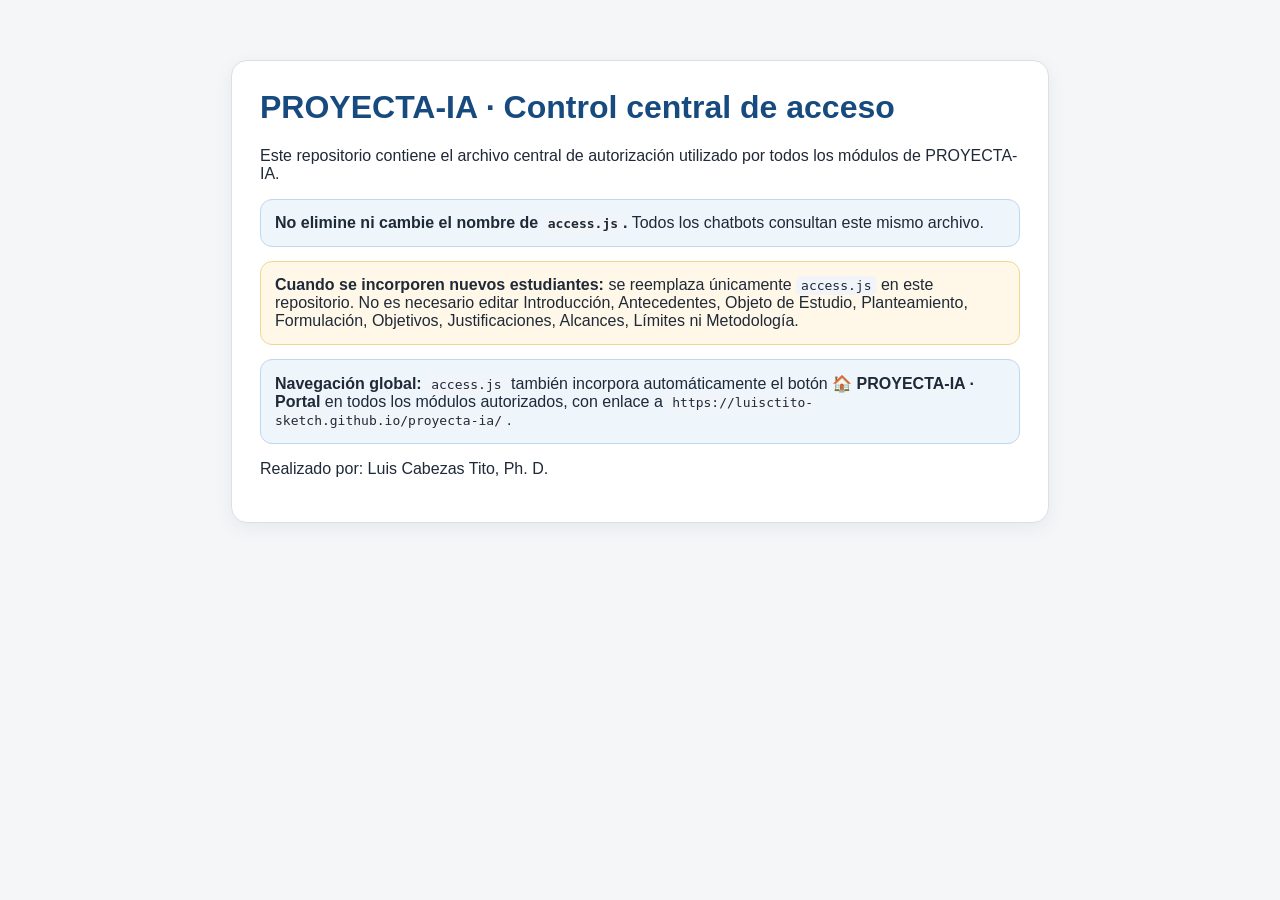
==== commit 97ac074d: "Add files via upload" ====
--- a/index.html
+++ b/index.html
@@ -3,674 +3,37 @@
 <head>
   <meta charset="utf-8">
   <meta name="viewport" content="width=device-width, initial-scale=1">
-  <meta name="description" content="Portal PROYECTA-IA para Taller de Tesis II y elaboración de Proyectos de Grado.">
-  <title>PROYECTA-IA | Taller de Tesis II</title>
-  <link rel="stylesheet" href="styles.css">
+  <title>PROYECTA-IA | Control central de acceso</title>
+  <style>
+    body{font-family:Arial,Helvetica,sans-serif;background:#f4f6f8;color:#1f2937;margin:0}
+    main{width:min(760px,92%);margin:60px auto;background:white;border:1px solid #d9e0e7;
+      border-radius:16px;padding:28px;box-shadow:0 5px 20px rgba(20,35,55,.06)}
+    h1{color:#174a7e;margin-top:0}
+    .note{background:#eef5fb;border:1px solid #bfd8ee;border-radius:12px;padding:14px}
+    .important{background:#fff8e8;border:1px solid #ecd98f;border-radius:12px;padding:14px;margin-top:14px}
+    code{background:#f1f5f9;padding:2px 5px;border-radius:5px}
+  </style>
 </head>
 <body>
-  <!-- PROYECTA-IA PORTAL VISUAL V2 - portada universal con Educcartes -->
-<header class="topbar">
-    <div class="wrap topbar-inner">
-      <div class="brand">
-        <div class="brand-mark">P</div>
-        <div>
-          <h1>PROYECTA-IA</h1>
-          <p>Portal de apoyo metodológico para Proyectos de Grado</p>
-        </div>
-      </div>
-    </div>
-  </header>
-
-  <main>
-    <section class="hero-banner wrap">
-      <img
-        src="portada_proyecta_ia_universal_v2.png"
-        alt="PROYECTA-IA - Taller de Tesis II - Educcartes"
-      >
-    </section>
-
-    <section class="wrap intro">
-      <h2>Módulos disponibles de PROYECTA-IA</h2>
-      <p>
-        Selecciona el módulo que deseas utilizar. <strong>Este portal principal es público.</strong>
-        El número de C.I. autorizado se solicita únicamente al ingresar a cada chatbot. Todos los chatbots
-        utilizan la misma base central de acceso, por lo que los nuevos estudiantes se habilitan actualizando un solo archivo.
-      </p>
-    </section>
-
-    <section class="wrap chapter-heading" aria-label="Capítulo I">
-      <span>CAPÍTULO I</span>
-      <h2>GENERALIDADES</h2>
-      <p>Revisión metodológica secuencial de los apartados que conforman el primer capítulo del Proyecto de Grado.</p>
-    </section>
-
-    <section class="wrap cards" aria-label="Módulos del Capítulo I de PROYECTA-IA">
-      <article class="module-card blue">
-        <div class="module-top">
-          <span class="module-number">1.1</span>
-          <div class="module-icon">📝</div>
-        </div>
-        <div class="module-body">
-          <h3>Introducción</h3>
-          <p>
-            Revisa estructura, coherencia, contextualización, citas, redacción científica
-            y organización general de la Introducción.
-          </p>
-          <a class="module-link" href="https://luisctito-sketch.github.io/proyecta-ia-introduccion/" target="_blank" rel="noopener">
-            Abrir chatbot <span>→</span>
-          </a>
-        </div>
-      </article>
-
-      <article class="module-card green">
-        <div class="module-top">
-          <span class="module-number">1.2</span>
-          <div class="module-icon">📚</div>
-        </div>
-        <div class="module-body">
-          <h3>Antecedentes</h3>
-          <p>
-            Comprueba si los antecedentes corresponden a proyectos, tesis o investigaciones
-            previas semejantes y no simplemente a descripciones de tecnología.
-          </p>
-          <a class="module-link" href="https://luisctito-sketch.github.io/proyecta-ia-antecedentes/" target="_blank" rel="noopener">
-            Abrir chatbot <span>→</span>
-          </a>
-        </div>
-      </article>
-
-      <article class="module-card orange">
-        <div class="module-top">
-          <span class="module-number">1.3</span>
-          <div class="module-icon">🎯</div>
-        </div>
-        <div class="module-body">
-          <h3>Objeto de Estudio</h3>
-          <p>
-            Verifica que el objeto de estudio identifique con precisión el elemento, sistema,
-            prototipo o solución central y que corresponda con el título y el objetivo general.
-          </p>
-          <a class="module-link" href="https://luisctito-sketch.github.io/proyecta-ia-objeto-estudio/" target="_blank" rel="noopener">
-            Abrir chatbot <span>→</span>
-          </a>
-        </div>
-      </article>
-
-      <article class="module-card purple">
-        <div class="module-top">
-          <span class="module-number">↔</span>
-          <div class="module-icon">🔎</div>
-        </div>
-        <div class="module-body">
-          <h3>Título y Objetivo General</h3>
-          <p>
-            Comprueba la concordancia entre el título y el Objetivo General aplicando la regla
-            metodológica definida en clase.
-          </p>
-          <a class="module-link" href="https://luisctito-sketch.github.io/proyecta-ia-titulo-objetivo/" target="_blank" rel="noopener">
-            Abrir chatbot <span>→</span>
-          </a>
-        </div>
-      </article>
-
-      <article class="module-card blue">
-        <div class="module-top">
-          <span class="module-number">1.4</span>
-          <div class="module-icon">🔍</div>
-        </div>
-        <div class="module-body">
-          <h3>Planteamiento del Problema</h3>
-          <p>
-            Comprueba la Situación Actual, la descripción cuantitativa del problema identificado,
-            las fuentes de los datos y la Situación Futura si el problema no se resuelve.
-          </p>
-          <a class="module-link" href="https://luisctito-sketch.github.io/proyecta-ia-planteamiento-problema/" target="_blank" rel="noopener">
-            Abrir chatbot <span>→</span>
-          </a>
-        </div>
-      </article>
-
-      <article class="module-card green">
-        <div class="module-top">
-          <span class="module-number">1.5</span>
-          <div class="module-icon">❓</div>
-        </div>
-        <div class="module-body">
-          <h3>Formulación del Problema</h3>
-          <p>
-            Revisa la pregunta de investigación y su concordancia con el problema identificado,
-            el adverbio «Cómo» y el verbo del Objetivo General.
-          </p>
-          <a class="module-link" href="https://luisctito-sketch.github.io/proyecta-ia-formulacion-problema/" target="_blank" rel="noopener">
-            Abrir chatbot <span>→</span>
-          </a>
-        </div>
-      </article>
-
-      <article class="module-card orange">
-        <div class="module-top">
-          <span class="module-number">1.6</span>
-          <div class="module-icon">🏁</div>
-        </div>
-        <div class="module-body">
-          <h3>Objetivos</h3>
-          <p>
-            Revisa el Objetivo General y los Objetivos Específicos: verbo en infinitivo,
-            preguntas de control, secuencia lógica y coherencia con la solución propuesta.
-          </p>
-          <a class="module-link" href="https://luisctito-sketch.github.io/proyecta-ia-objetivos/" target="_blank" rel="noopener">
-            Abrir chatbot <span>→</span>
-          </a>
-        </div>
-      </article>
-
-      <article class="module-card purple">
-        <div class="module-top">
-          <span class="module-number">1.7</span>
-          <div class="module-icon">💡</div>
-        </div>
-        <div class="module-body">
-          <h3>Justificaciones</h3>
-          <p>
-            Revisa las justificaciones Social, Técnica/Tecnológica, Económica y Académica,
-            diferenciando el destinatario y el argumento propio de cada una.
-          </p>
-          <a class="module-link" href="https://luisctito-sketch.github.io/proyecta-ia-justificaciones/" target="_blank" rel="noopener">
-            Abrir chatbot <span>→</span>
-          </a>
-        </div>
-      </article>
-
-      <article class="module-card blue">
-        <div class="module-top">
-          <span class="module-number">1.8</span>
-          <div class="module-icon">🗺️</div>
-        </div>
-        <div class="module-body">
-          <h3>Alcances</h3>
-          <p>
-            Revisa la delimitación Espacial/Geográfica, Temática y Temporal del proyecto,
-            incluyendo ubicación, campos de conocimiento y duración del trabajo.
-          </p>
-          <a class="module-link" href="https://luisctito-sketch.github.io/proyecta-ia-alcances/" target="_blank" rel="noopener">
-            Abrir chatbot <span>→</span>
-          </a>
-        </div>
-      </article>
-
-      <article class="module-card green">
-        <div class="module-top">
-          <span class="module-number">1.8.4</span>
-          <div class="module-icon">🛡️</div>
-        </div>
-        <div class="module-body">
-          <h3>Límites del Proyecto</h3>
-          <p>
-            Comprueba qué aspectos quedan deliberadamente fuera del proyecto y si funcionan
-            como un escudo metodológico coherente con objetivos y alcances.
-          </p>
-          <a class="module-link" href="https://luisctito-sketch.github.io/proyecta-ia-limites/" target="_blank" rel="noopener">
-            Abrir chatbot <span>→</span>
-          </a>
-        </div>
-      </article>
-
-      <article class="module-card orange">
-        <div class="module-top">
-          <span class="module-number">1.9</span>
-          <div class="module-icon">🧭</div>
-        </div>
-        <div class="module-body">
-          <h3>Metodología</h3>
-          <p>
-            Orienta y revisa enfoque, alcance, métodos, técnicas, instrumentos de investigación
-            y procedimiento ligado a la secuencia de los Objetivos Específicos.
-          </p>
-          <a class="module-link" href="https://luisctito-sketch.github.io/proyecta-ia-metodologia/" target="_blank" rel="noopener">
-            Abrir chatbot <span>→</span>
-          </a>
-        </div>
-      </article>
-    </section>
-
-
-    <section class="wrap chapter-heading transversal-heading" aria-label="Herramientas transversales">
-      <span>HERRAMIENTAS TRANSVERSALES</span>
-      <h2>CITAS, REFERENCIAS, FIGURAS, TABLAS, APA Y DEFENSA</h2>
-      <p>Herramientas de apoyo que acompañan la redacción académica, el formato del documento y la preparación de la predefensa o defensa final del Proyecto de Grado.</p>
-    </section>
-
-    <section class="wrap cards transversal-cards" aria-label="Herramientas transversales de redacción, APA 6, APA 7, figuras, tablas y defensa">
-      <article class="module-card purple">
-        <div class="module-top">
-          <span class="module-number">APA 6</span>
-          <div class="module-icon">📑</div>
-        </div>
-        <div class="module-body">
-          <h3>Citas y Referencias APA 6</h3>
-          <p>
-            Orienta sobre citas textuales, paráfrasis, número de autores, referencias bibliográficas,
-            control de fuentes reales y revisión de párrafos con citas.
-          </p>
-          <a class="module-link" href="https://luisctito-sketch.github.io/proyecta-ia-apa6/" target="_blank" rel="noopener">
-            Abrir chatbot <span>→</span>
-          </a>
-        </div>
-      </article>
-
-      <article class="module-card blue">
-        <div class="module-top">
-          <span class="module-number">WORD</span>
-          <div class="module-icon">🖥️</div>
-        </div>
-        <div class="module-body">
-          <h3>APA 6 en Microsoft Word</h3>
-          <p>
-            Enseña a utilizar el gestor de citas de Word, seleccionar el tipo correcto de fuente,
-            revisar bibliografía automática y corregir «pág.»/«págs.» por «p.»/«pp.».
-          </p>
-          <a class="module-link" href="https://luisctito-sketch.github.io/proyecta-ia-apa6-word/" target="_blank" rel="noopener">
-            Abrir chatbot <span>→</span>
-          </a>
-        </div>
-      </article>
-
-      <article class="module-card orange">
-        <div class="module-top">
-          <span class="module-number">APA 7</span>
-          <div class="module-icon">📘</div>
-        </div>
-        <div class="module-body">
-          <h3>Normas APA 7</h3>
-          <p>
-            Explica y compara APA 7 con APA 6, revisa citas textuales y parafraseadas, autores y referencias,
-            incluye ejemplos y permite descargar el archivo APASeventhEdition.xsl para añadir APA 7 a Microsoft Word.
-          </p>
-          <a class="module-link" href="https://luisctito-sketch.github.io/proyecta-ia-apa7/" target="_blank" rel="noopener">
-            Abrir chatbot <span>→</span>
-          </a>
-        </div>
-      </article>
-
-      <article class="module-card green">
-        <div class="module-top">
-          <span class="module-number">FIG./TAB.</span>
-          <div class="module-icon">📊</div>
-        </div>
-        <div class="module-body">
-          <h3>Figuras, Tablas y Redacción Científica</h3>
-          <p>
-            Revisa numeración por capítulo, títulos, fuente y nota, calidad de impresión a 300 ppp,
-            tablas continuadas, referencia desde el texto, interpretación posterior y redacción impersonal en tercera persona.
-          </p>
-          <a class="module-link" href="https://luisctito-sketch.github.io/proyecta-ia-figuras-tablas/" target="_blank" rel="noopener">
-            Abrir chatbot <span>→</span>
-          </a>
-        </div>
-      </article>
-
-      <article class="module-card teal">
-        <div class="module-top">
-          <span class="module-number">DEFENSA</span>
-          <div class="module-icon">🎤</div>
-        </div>
-        <div class="module-body">
-          <h3>Presentación, Predefensa y Defensa Final</h3>
-          <p>
-            Organiza las diapositivas y el tiempo de exposición, mejora el diseño visual y la oratoria,
-            prepara la demostración del prototipo, practica preguntas del tribunal y utiliza un checklist antes de defender.
-          </p>
-          <a class="module-link" href="./defensa/" target="_blank" rel="noopener">
-            Abrir chatbot <span>→</span>
-          </a>
-        </div>
-      </article>
-    </section>
-
-    <section class="wrap chapter-heading chapter-two-heading" aria-label="Capítulo II">
-      <span>CAPÍTULO II</span>
-      <h2>MARCO TEÓRICO Y CONCEPTUAL</h2>
-      <p>Construcción y revisión del sustento teórico y conceptual del Proyecto de Grado, con control de redacción científica, citas e integridad académica.</p>
-    </section>
-
-    <section class="wrap cards chapter-two-cards" aria-label="Módulos del Capítulo II de PROYECTA-IA">
-      <article class="module-card green chapter-two-card">
-        <div class="module-top">
-          <span class="module-number">II</span>
-          <div class="module-icon">📚</div>
-        </div>
-        <div class="module-body">
-          <h3>Marco Teórico y Conceptual</h3>
-          <p>
-            Ayuda a construir la estructura desde los Objetivos General y Específicos,
-            diferencia Marco Teórico y Conceptual, previene plagio, revisa párrafos y controla citas APA 6.
-          </p>
-          <a class="module-link" href="https://luisctito-sketch.github.io/proyecta-ia-marco-teorico-conceptual/" target="_blank" rel="noopener">
-            Abrir chatbot <span>→</span>
-          </a>
-        </div>
-      </article>
-    </section>
-
-    <section class="wrap chapter-heading chapter-three-heading" aria-label="Capítulo III">
-      <span>CAPÍTULO III</span>
-      <h2>INGENIERÍA DEL PROYECTO O MARCO PRÁCTICO</h2>
-      <p>Diseño y desarrollo técnico del proyecto, desde la arquitectura general del sistema hasta la ejecución de los Objetivos Específicos y el tratamiento correcto de las mediciones experimentales.</p>
-    </section>
-
-    <section class="wrap cards chapter-three-cards" aria-label="Módulos del Capítulo III de PROYECTA-IA">
-      <article class="module-card blue">
-        <div class="module-top">
-          <span class="module-number">III-A</span>
-          <div class="module-icon">🧩</div>
-        </div>
-        <div class="module-body">
-          <h3>Sistema y Subsistemas</h3>
-          <p>
-            Orienta el inicio del Capítulo III: párrafo introductorio, definición del sistema,
-            arquitectura general, identificación y descripción de subsistemas y relación entre hardware, software y firmware.
-          </p>
-          <a class="module-link" href="https://luisctito-sketch.github.io/proyecta-ia-ingenieria-proyecto/" target="_blank" rel="noopener">
-            Abrir chatbot <span>→</span>
-          </a>
-        </div>
-      </article>
-
-      <article class="module-card orange">
-        <div class="module-top">
-          <span class="module-number">III-B</span>
-          <div class="module-icon">⚙️</div>
-        </div>
-        <div class="module-body">
-          <h3>Desarrollo por Objetivos Específicos</h3>
-          <p>
-            Convierte cada Objetivo Específico en una ruta de ingeniería y revisa selección tecnológica,
-            modelos matemáticos, cálculos, hardware, simulación, algoritmos, programación, implementación y diseño mecánico cuando corresponda.
-          </p>
-          <a class="module-link" href="https://luisctito-sketch.github.io/proyecta-ia-desarrollo-capitulo3/" target="_blank" rel="noopener">
-            Abrir chatbot <span>→</span>
-          </a>
-        </div>
-      </article>
-
-      <article class="module-card purple">
-        <div class="module-top">
-          <span class="module-number">III-C</span>
-          <div class="module-icon">📏</div>
-        </div>
-        <div class="module-body">
-          <h3>Mediciones, Errores, Incertidumbre y SI</h3>
-          <p>
-            Ayuda a planificar y analizar mediciones repetidas mediante media, varianza, desviación estándar,
-            teoría de errores e incertidumbre, cifras significativas, redondeo y uso correcto del Sistema Internacional de Unidades.
-          </p>
-          <a class="module-link" href="https://luisctito-sketch.github.io/proyecta-ia-mediciones/" target="_blank" rel="noopener">
-            Abrir chatbot <span>→</span>
-          </a>
-        </div>
-      </article>
-    </section>
-
-
-    <section class="wrap chapter-heading chapter-four-heading" aria-label="Capítulo IV">
-      <span>CAPÍTULO IV</span>
-      <h2>PRUEBAS, RESULTADOS, ANÁLISIS Y/O EVALUACIÓN TÉCNICA</h2>
-      <p>Verificación funcional y evaluación cuantitativa del desempeño del proyecto mediante pruebas, resultados, análisis técnico, indicadores, teoría de errores y comparación con referencias externas defendibles.</p>
-    </section>
-
-    <section class="wrap cards chapter-four-cards" aria-label="Módulos del Capítulo IV de PROYECTA-IA">
-      <article class="module-card blue">
-        <div class="module-top">
-          <span class="module-number">IV-A</span>
-          <div class="module-icon">🧪</div>
-        </div>
-        <div class="module-body">
-          <h3>Pruebas, Resultados y Análisis Técnico</h3>
-          <p>
-            Orienta la planificación de pruebas de hardware, software e integración/firmware; ayuda a construir
-            matrices de validación, criterios de aceptación, tablas, gráficas y el análisis técnico de los resultados obtenidos.
-          </p>
-          <a class="module-link" href="https://luisctito-sketch.github.io/proyecta-ia-pruebas-resultados/" target="_blank" rel="noopener">
-            Abrir chatbot <span>→</span>
-          </a>
-        </div>
-      </article>
-
-      <article class="module-card orange">
-        <div class="module-top">
-          <span class="module-number">IV-B</span>
-          <div class="module-icon">📊</div>
-        </div>
-        <div class="module-body">
-          <h3>Evaluación Técnica</h3>
-          <p>
-            Evalúa cuantitativamente el desempeño del sistema, subsistemas, hardware, software o firmware mediante
-            precisión, exactitud, confiabilidad, eficiencia, eficacia, QoS, control, teoría de errores y criterios externos de comparación.
-          </p>
-          <a class="module-link" href="https://luisctito-sketch.github.io/proyecta-ia-evaluacion-tecnica/" target="_blank" rel="noopener">
-            Abrir chatbot <span>→</span>
-          </a>
-        </div>
-      </article>
-    </section>
-
-    <section class="wrap chapter-heading chapter-five-heading" aria-label="Capítulo V">
-      <span>CAPÍTULO V</span>
-      <h2>ANÁLISIS Y/O EVALUACIÓN ECONÓMICA</h2>
-      <p>Análisis de los costos del proyecto y, cuando corresponda, evaluación económica-social, evaluación económico-financiera e investigación de mercados para sustentar su factibilidad.</p>
-    </section>
-
-    <section class="wrap cards chapter-five-cards" aria-label="Módulos del Capítulo V de PROYECTA-IA">
-      <article class="module-card blue">
-        <div class="module-top">
-          <span class="module-number">V-A</span>
-          <div class="module-icon">💰</div>
-        </div>
-        <div class="module-body">
-          <h3>Análisis Económico</h3>
-          <p>
-            Ayuda a organizar los costos del proyecto: hardware y equipos, software, implementación,
-            recursos humanos y otros costos pertinentes; consolida las tablas en bolivianos (Bs.) y orienta
-            el análisis económico sin convertirlo obligatoriamente en una evaluación financiera.
-          </p>
-          <a class="module-link" href="https://luisctito-sketch.github.io/proyecta-ia-analisis-economico/" target="_blank" rel="noopener">
-            Abrir chatbot <span>→</span>
-          </a>
-        </div>
-      </article>
-
-      <article class="module-card green">
-        <div class="module-top">
-          <span class="module-number">V-B</span>
-          <div class="module-icon">⚖️</div>
-        </div>
-        <div class="module-body">
-          <h3>Evaluación Económica-Social</h3>
-          <p>
-            Módulo opcional para proyectos sin ingresos directos. Orienta el cálculo de la relación
-            Beneficio/Costo (B/C), la identificación y valoración de beneficios y contrabeneficios,
-            y la interpretación de la factibilidad económica-social del proyecto.
-          </p>
-          <a class="module-link" href="https://luisctito-sketch.github.io/proyecta-ia-evaluacion-economica-social/" target="_blank" rel="noopener">
-            Abrir chatbot <span>→</span>
-          </a>
-        </div>
-      </article>
-
-      <article class="module-card orange">
-        <div class="module-top">
-          <span class="module-number">V-C</span>
-          <div class="module-icon">📈</div>
-        </div>
-        <div class="module-body">
-          <h3>Evaluación Económico-Financiera</h3>
-          <p>
-            Para proyectos que generan ingresos o servicios comercializables. Ayuda a calcular e interpretar
-            VAN, TIR, tiempo de recuperación de capital, B/C y ROI; incluye orientación para estructurar flujos
-            y utilizar las funciones correspondientes de Excel.
-          </p>
-          <a class="module-link" href="https://luisctito-sketch.github.io/proyecta-ia-evaluacion-financiera/" target="_blank" rel="noopener">
-            Abrir chatbot <span>→</span>
-          </a>
-        </div>
-      </article>
-
-      <article class="module-card purple">
-        <div class="module-top">
-          <span class="module-number">V-D</span>
-          <div class="module-icon">🔎</div>
-        </div>
-        <div class="module-body">
-          <h3>Investigación y Estudio de Mercados</h3>
-          <p>
-            Orienta la identificación de clientes actuales y potenciales, segmentación, encuestas y entrevistas,
-            tamaño de muestra, codificación y procesamiento de datos, gráficas en Excel y proyección de la demanda
-            para Telecomunicaciones, Control y Automatización y Electromedicina.
-          </p>
-          <a class="module-link" href="https://luisctito-sketch.github.io/proyecta-ia-estudio-mercados/" target="_blank" rel="noopener">
-            Abrir chatbot <span>→</span>
-          </a>
-        </div>
-      </article>
-    </section>
-
-
-    <section class="wrap chapter-heading chapter-six-heading" aria-label="Capítulo VI">
-      <span>CAPÍTULO VI</span>
-      <h2>CONCLUSIONES Y RECOMENDACIONES</h2>
-      <p>Cierre académico del Proyecto de Grado: comprobación del cumplimiento de los objetivos, síntesis de resultados y recomendaciones de mejora futura.</p>
-    </section>
-
-    <section class="wrap cards chapter-six-cards" aria-label="Módulo del Capítulo VI de PROYECTA-IA">
-      <article class="module-card green">
-        <div class="module-top">
-          <span class="module-number">VI</span>
-          <div class="module-icon">✅</div>
-        </div>
-        <div class="module-body">
-          <h3>Conclusiones y Recomendaciones</h3>
-          <p>
-            Revisa que las conclusiones respondan a los objetivos y al problema con evidencias verificables,
-            y que las recomendaciones nazcan de resultados, limitaciones y mejoras futuras del prototipo o sistema.
-          </p>
-          <a class="module-link" href="https://luisctito-sketch.github.io/proyecta-ia-conclusiones-recomendaciones/" target="_blank" rel="noopener">
-            Abrir chatbot <span>→</span>
-          </a>
-        </div>
-      </article>
-    </section>
-
-    <section class="wrap chapter-heading final-doc-heading" aria-label="Parte final del Proyecto de Grado">
-      <span>PARTE FINAL DEL DOCUMENTO</span>
-      <h2>REFERENCIAS, GLOSARIO, APÉNDICES, ANEXOS Y RESUMEN</h2>
-      <p>Herramientas para completar los componentes finales obligatorios del Proyecto de Grado una vez concluido el desarrollo de los capítulos.</p>
-    </section>
-
-    <section class="wrap cards final-doc-cards" aria-label="Módulos de cierre documental de PROYECTA-IA">
-      <article class="module-card purple">
-        <div class="module-top">
-          <span class="module-number">FINAL</span>
-          <div class="module-icon">📚</div>
-        </div>
-        <div class="module-body">
-          <h3>Referencias, Glosario, Apéndices y Anexos</h3>
-          <p>
-            Comprueba correspondencia entre citas y referencias, orienta el glosario y diferencia correctamente
-            los apéndices elaborados por el estudiante de los anexos provenientes de fuentes externas.
-          </p>
-          <a class="module-link" href="https://luisctito-sketch.github.io/proyecta-ia-parte-final/" target="_blank" rel="noopener">
-            Abrir chatbot <span>→</span>
-          </a>
-        </div>
-      </article>
-
-      <article class="module-card blue">
-        <div class="module-top">
-          <span class="module-number">RESUMEN</span>
-          <div class="module-icon">📝</div>
-        </div>
-        <div class="module-body">
-          <h3>Resumen Final</h3>
-          <p>
-            Construye o revisa el resumen definitivo en cuatro párrafos: propósito, métodos, resultados y conclusiones,
-            con redacción científica, conectores y un máximo de 250 palabras.
-          </p>
-          <a class="module-link" href="https://luisctito-sketch.github.io/proyecta-ia-resumen-final/" target="_blank" rel="noopener">
-            Abrir chatbot <span>→</span>
-          </a>
-        </div>
-      </article>
-    </section>
-
-    <section class="wrap chapter-heading final-review-heading" aria-label="Revisión Final Integral">
-      <span>ÚLTIMO PASO</span>
-      <h2>REVISIÓN FINAL INTEGRAL</h2>
-      <p>Cuando el Proyecto de Grado esté concluido al 100 %, este módulo revisa integralmente el archivo Word y determina si alcanza el mínimo de 90/100 para pasar a la revisión final del docente.</p>
-    </section>
-
-    <section class="wrap cards final-review-cards" aria-label="Revisión Final Integral de PROYECTA-IA">
-      <article class="module-card orange">
-        <div class="module-top">
-          <span class="module-number">100%</span>
-          <div class="module-icon">🎓</div>
-        </div>
-        <div class="module-body">
-          <h3>Revisión Final Integral</h3>
-          <p>
-            Revisa el Proyecto de Grado completo, formato institucional, Capítulos I–VI, APA 6, tablas y figuras,
-            redacción científica y coherencia global; emite una ponderación sobre 100 y, si alcanza 90/100, habilita
-            el certificado preliminar de revisión PROYECTA-IA para la posterior revisión docente.
-          </p>
-          <a class="module-link" href="https://luisctito-sketch.github.io/proyecta-ia-revision-final/" target="_blank" rel="noopener">
-            Abrir chatbot <span>→</span>
-          </a>
-        </div>
-      </article>
-    </section>
-
-    <section class="wrap roadmap">
-      <div class="roadmap-card">
-        <div class="roadmap-icon">✅</div>
-        <div>
-          <h3>PROYECTA-IA continúa creciendo</h3>
-          <p>
-            PROYECTA-IA integra la ruta completa del Proyecto de Grado: Capítulos I–VI, herramientas transversales,
-            análisis y evaluaciones económicas, estudio de mercados, parte final del documento, resumen y la
-            Revisión Final Integral. Cada chatbot especializado mantiene su acceso mediante la base central de C.I.
-          </p>
-        </div>
-      </div>
-    </section>
-
-    <section class="wrap principles">
-      <div class="principle">
-        <span>✓</span>
-        <div><strong>Revisar, no sustituir</strong><p>La herramienta orienta al estudiante sin hacer su proyecto por él o ella.</p></div>
-      </div>
-      <div class="principle">
-        <span>✓</span>
-        <div><strong>Coherencia transversal</strong><p>Cada módulo busca mantener relacionados título, objetivo y demás partes del Proyecto de Grado.</p></div>
-      </div>
-      <div class="principle">
-        <span>✓</span>
-        <div><strong>Rigor académico</strong><p>Se priorizan redacción científica, criterios metodológicos y fuentes verificables.</p></div>
-      </div>
-    </section>
-  </main>
-
-  <footer>
-    <div class="wrap footer-inner">
-      <div>
-        <strong>PROYECTA-IA</strong>
-        <p>Taller de Tesis II · Proyecto de Grado</p>
-      </div>
-      <div class="footer-creator">
-        <span>Creado por</span>
-        <strong>Luis Cabezas Tito, Ph. D.</strong>
-      </div>
-    </div>
-  </footer>
-
-  <script src="app.js"></script>
+<main>
+  <h1>PROYECTA-IA · Control central de acceso</h1>
+  <p>Este repositorio contiene el archivo central de autorización utilizado por todos los módulos de PROYECTA-IA.</p>
+  <div class="note">
+    <strong>No elimine ni cambie el nombre de <code>access.js</code>.</strong>
+    Todos los chatbots consultan este mismo archivo.
+  </div>
+  <div class="important">
+    <strong>Cuando se incorporen nuevos estudiantes:</strong>
+    se reemplaza únicamente <code>access.js</code> en este repositorio.
+    No es necesario editar Introducción, Antecedentes, Objeto de Estudio, Planteamiento,
+    Formulación, Objetivos, Justificaciones, Alcances, Límites ni Metodología.
+  </div>
+  <div class="note" style="margin-top:14px">
+    <strong>Navegación global:</strong> <code>access.js</code> también incorpora automáticamente
+    el botón <strong>🏠 PROYECTA-IA · Portal</strong> en todos los módulos autorizados, con enlace a
+    <code>https://luisctito-sketch.github.io/proyecta-ia/</code>.
+  </div>
+  <p>Realizado por: Luis Cabezas Tito, Ph. D.</p>
+</main>
 </body>
 </html>
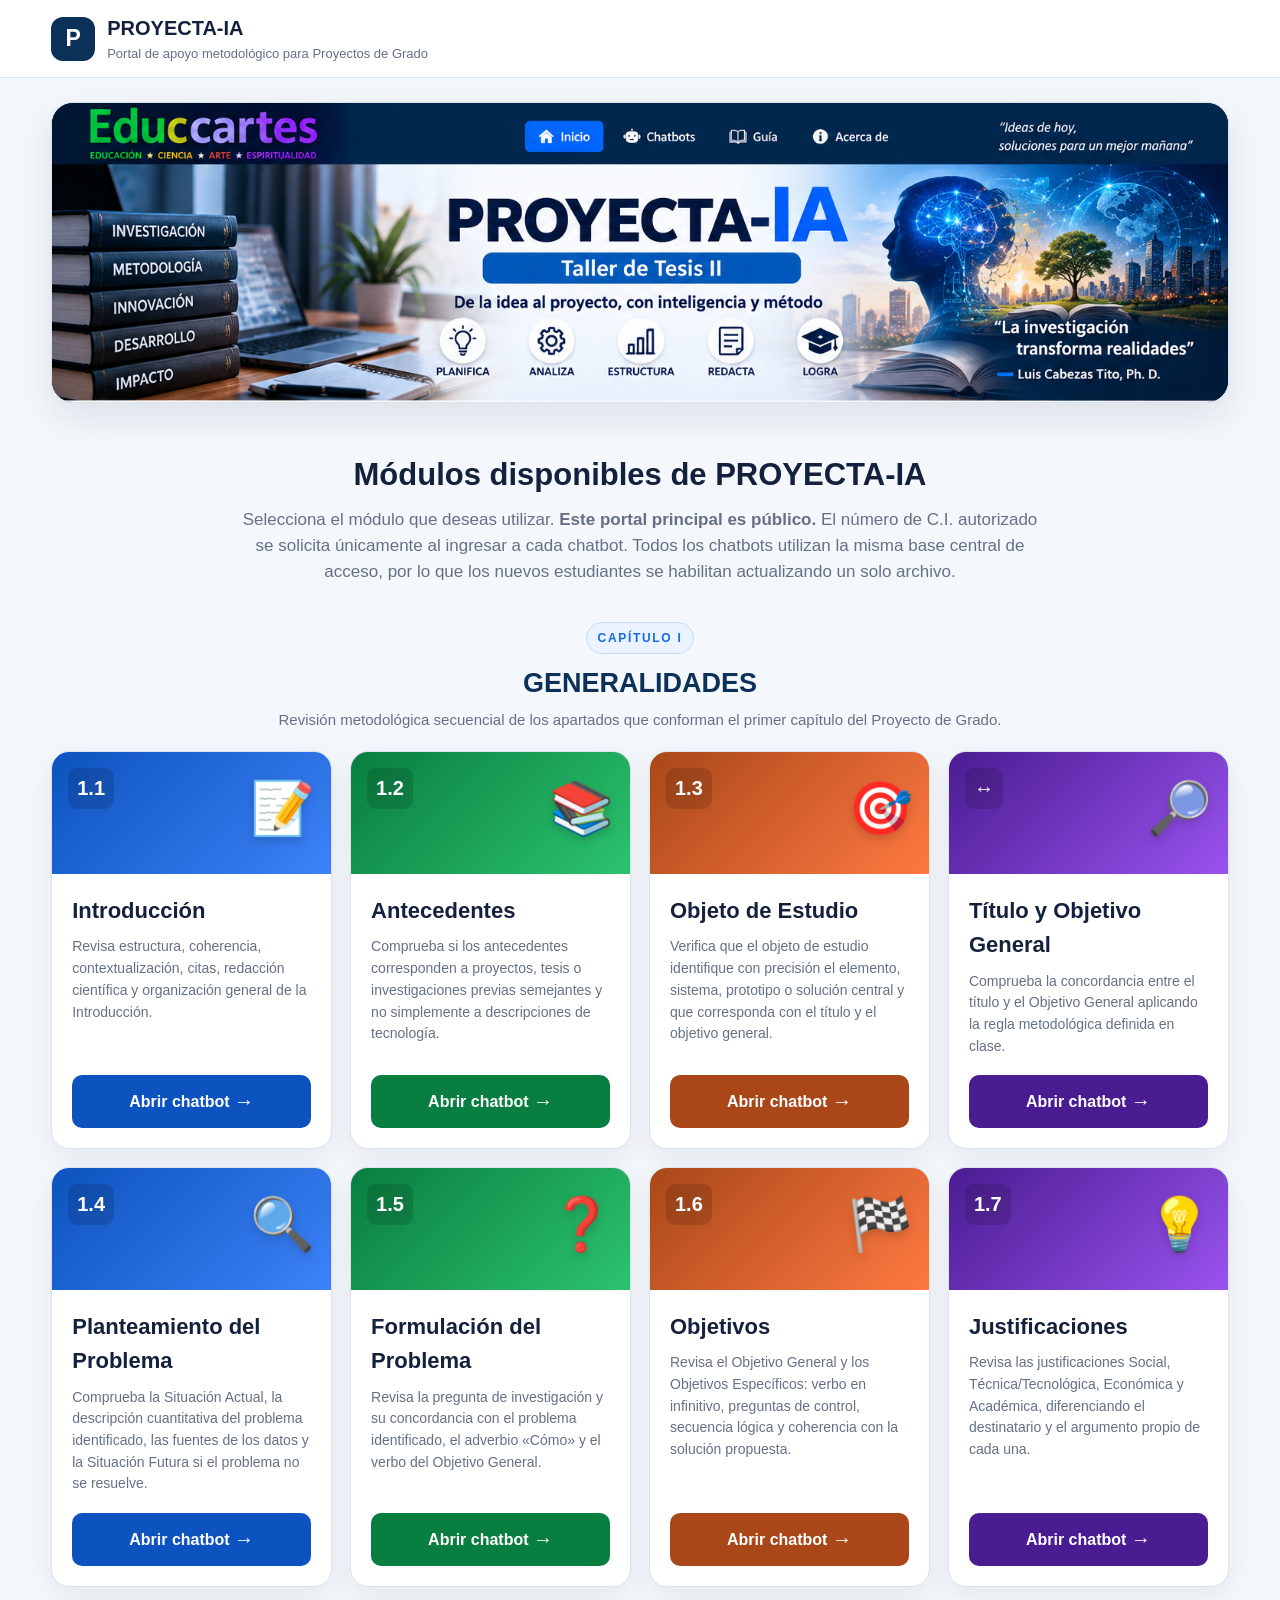
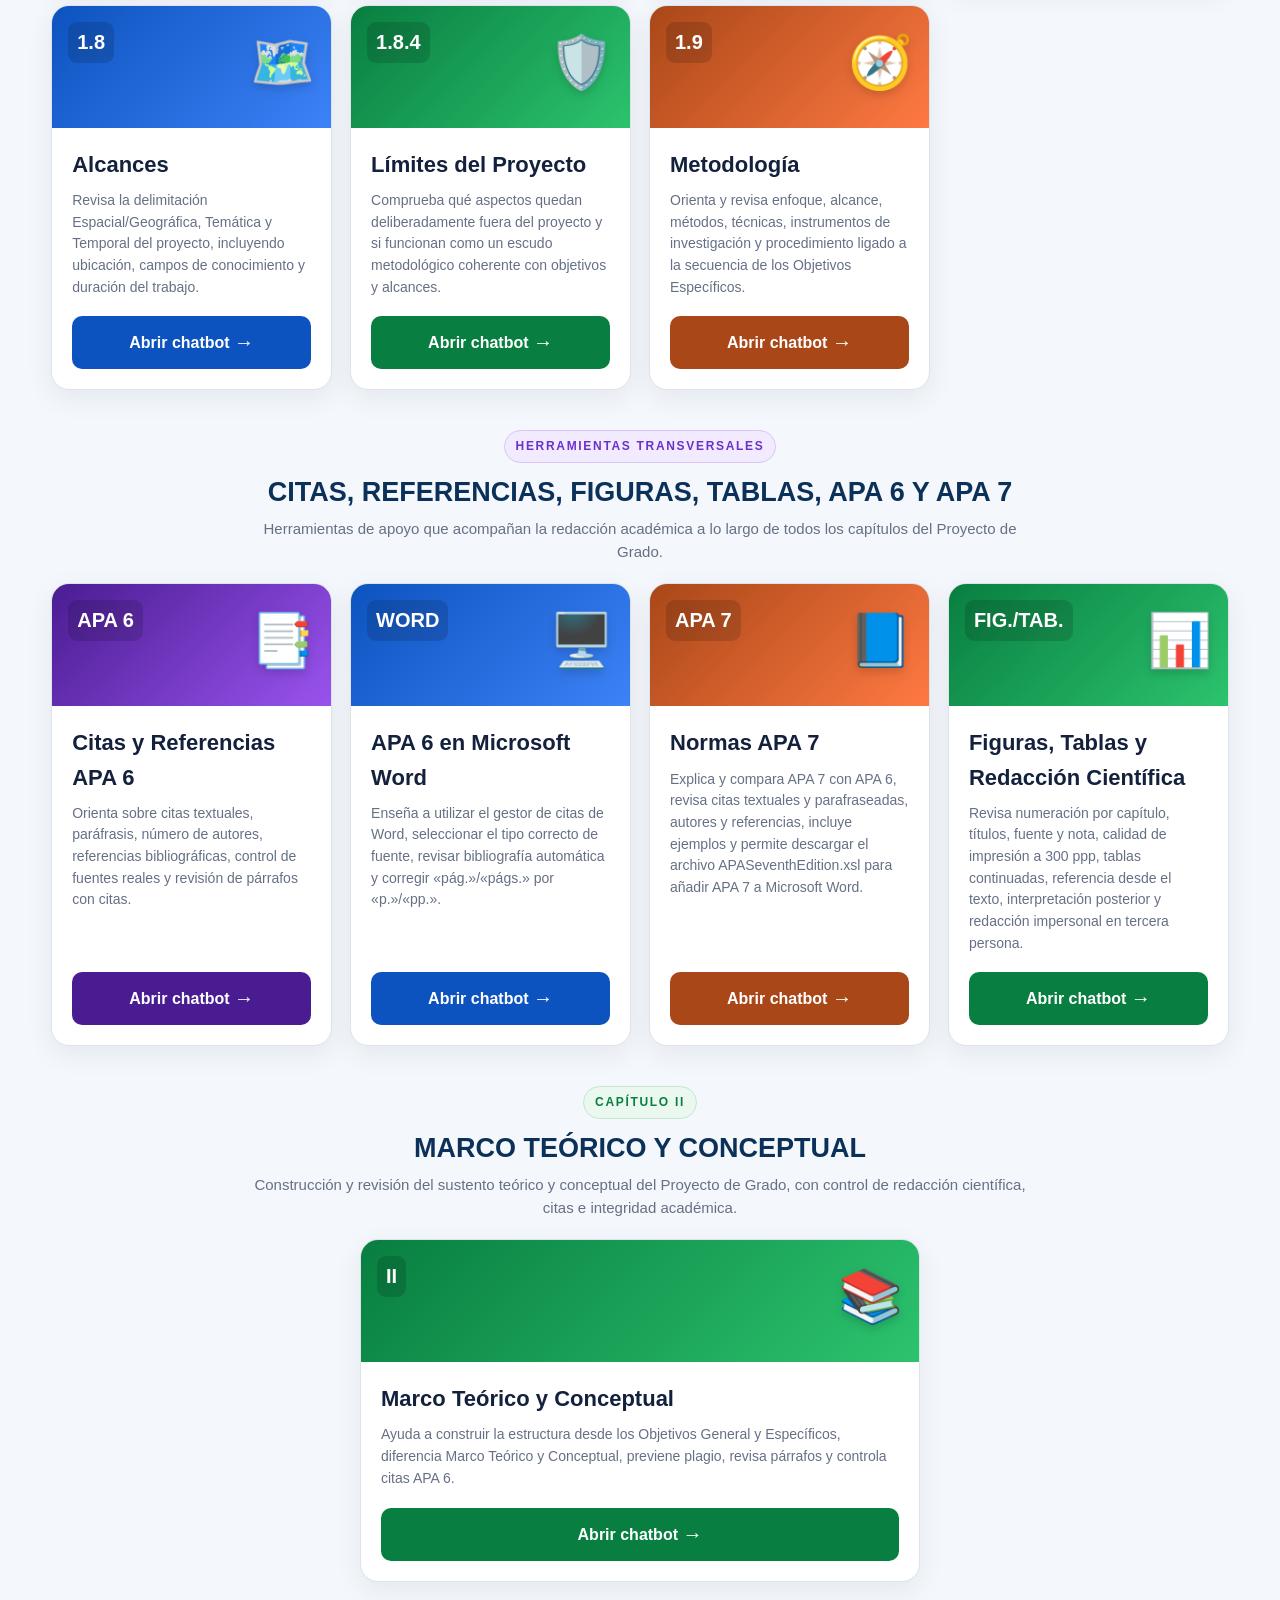
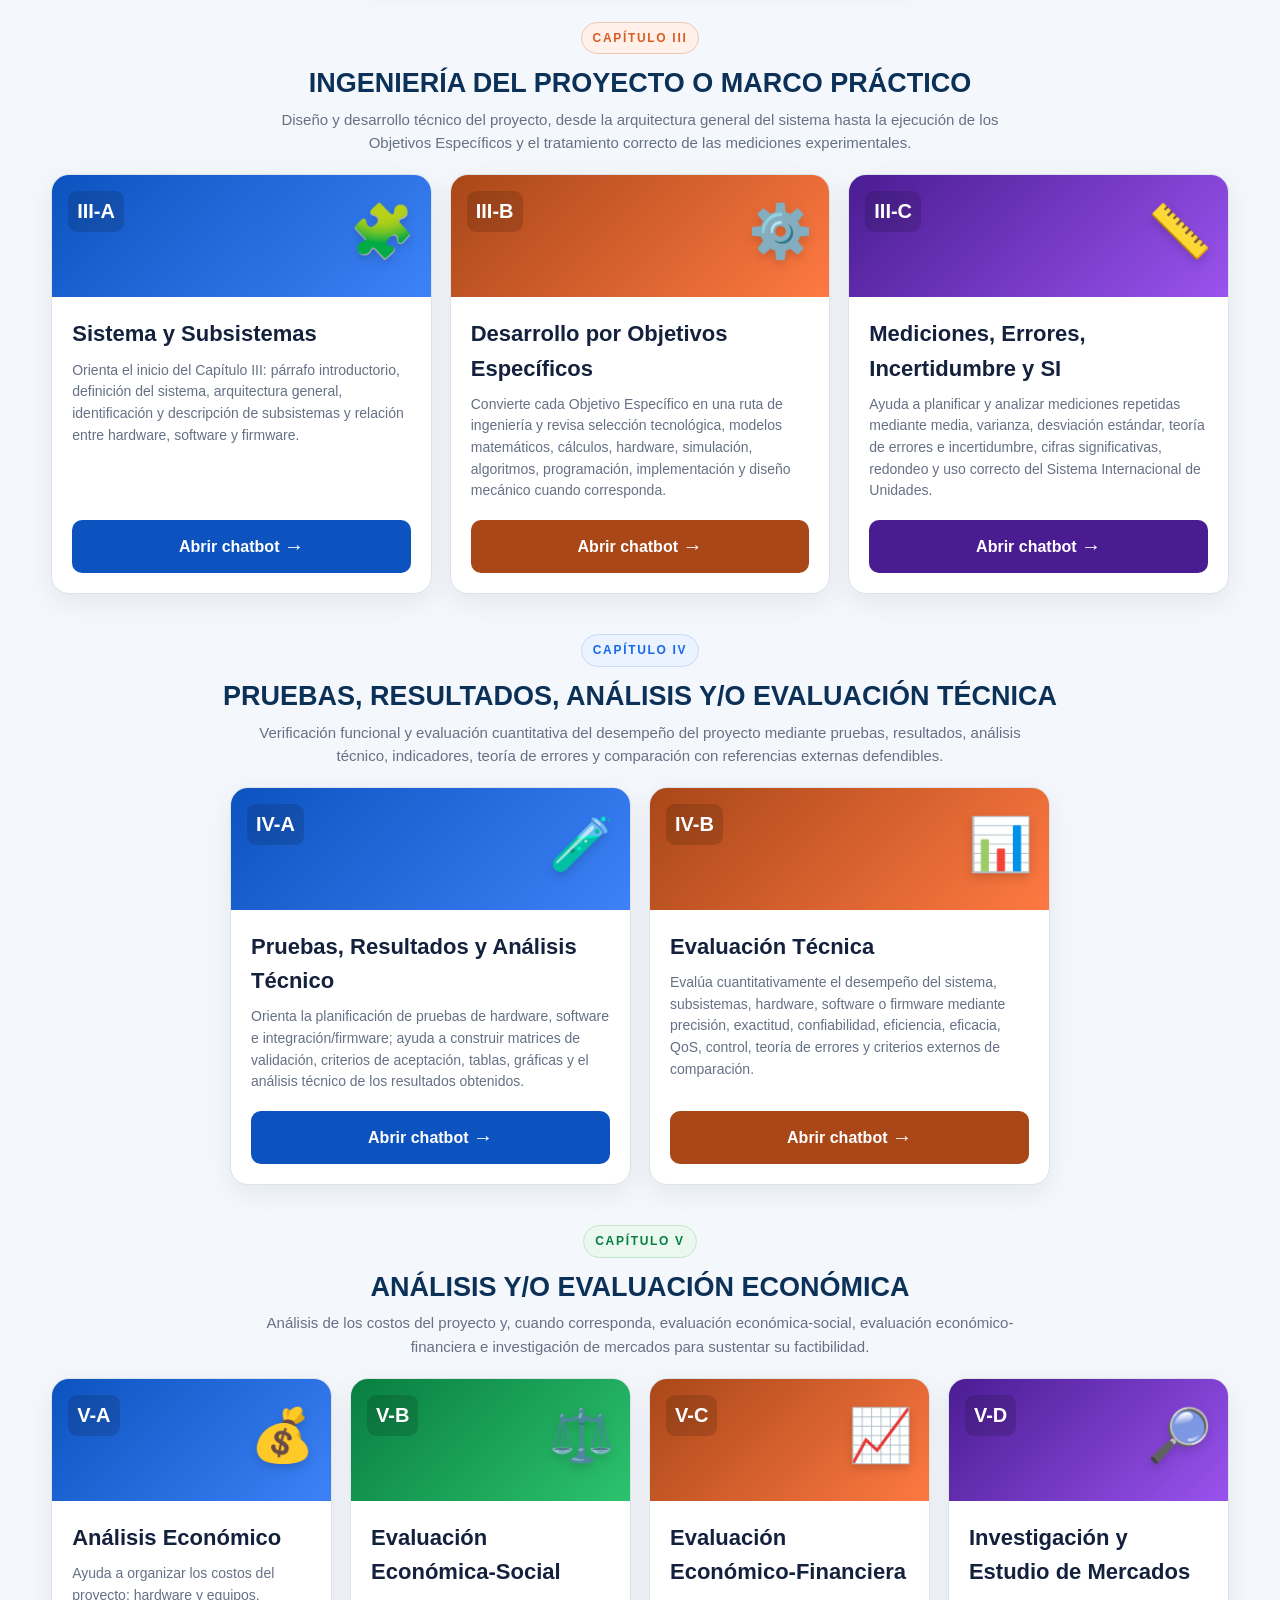
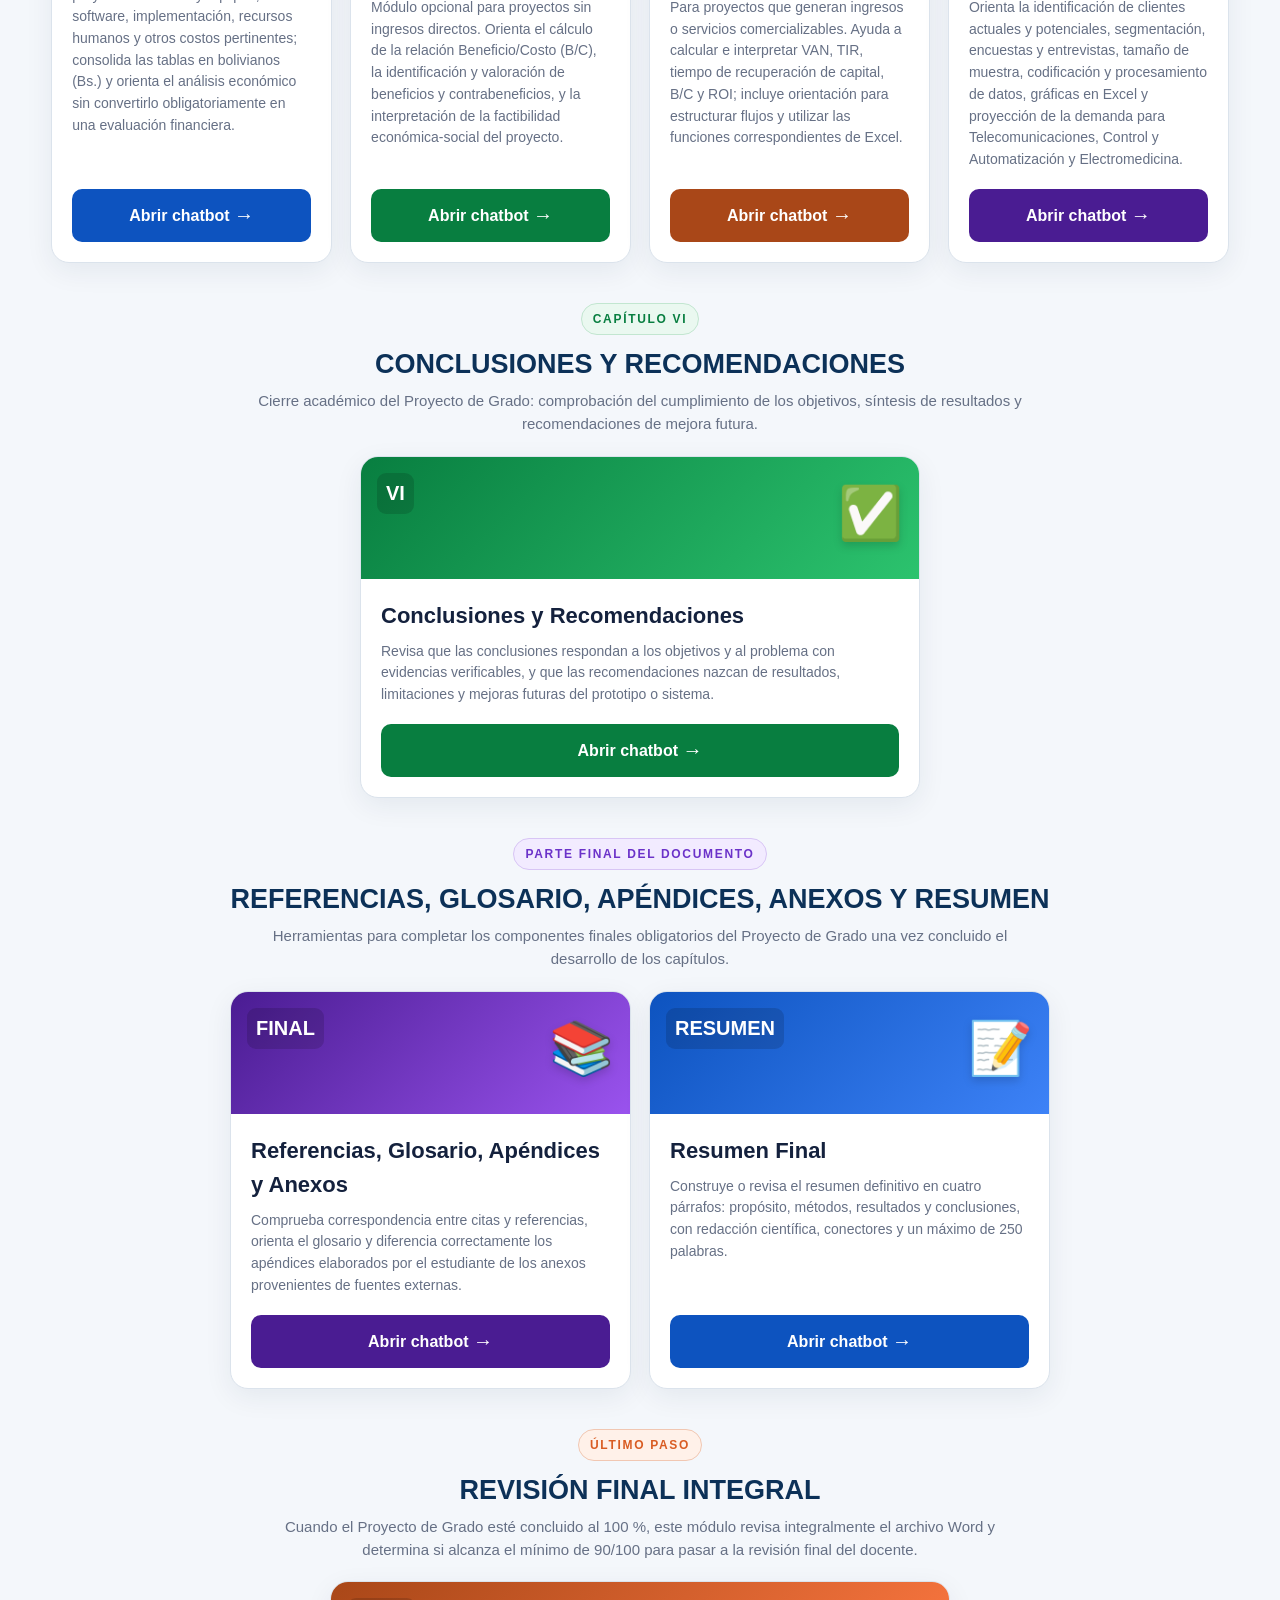
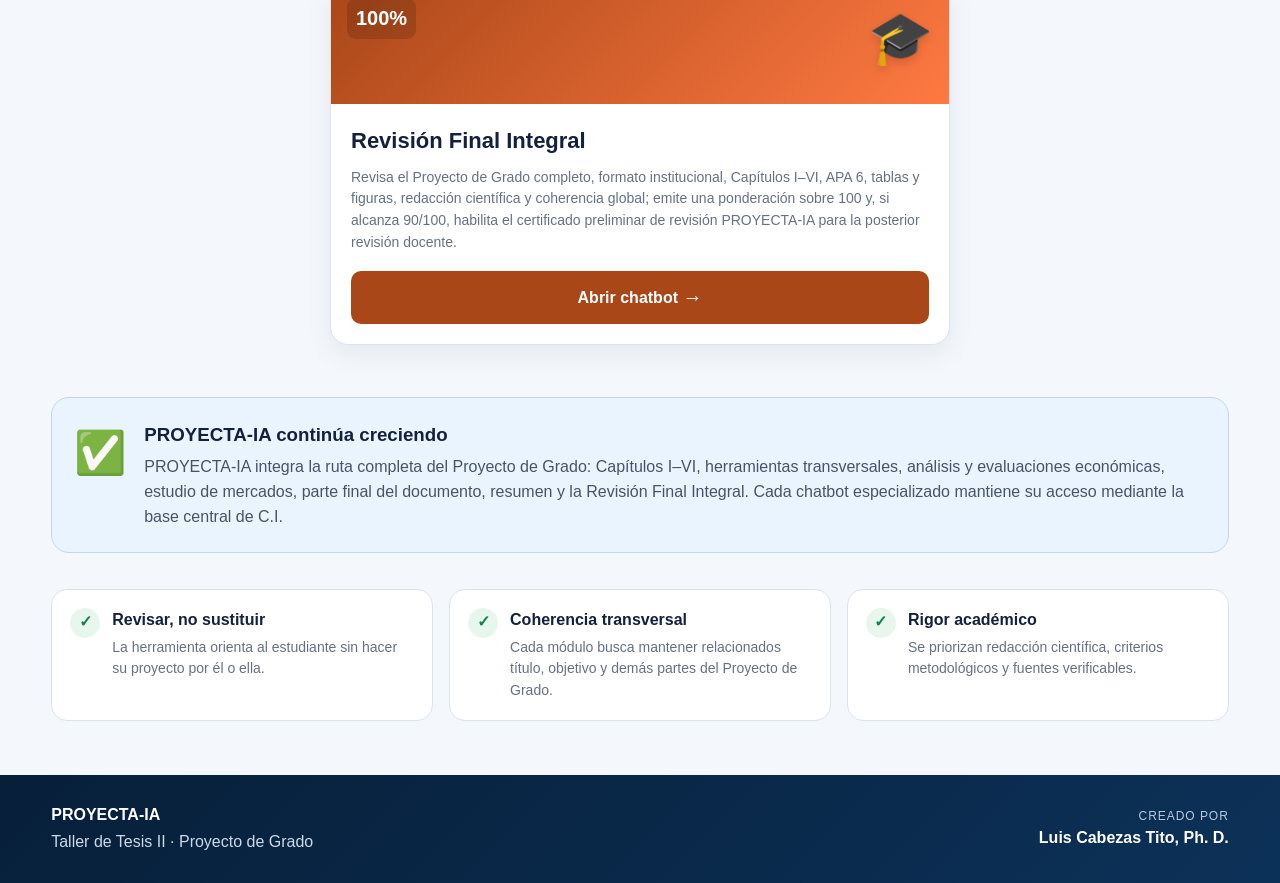
==== commit 386b4d86: "Add files via upload" ====
--- a/index.html
+++ b/index.html
@@ -3,37 +3,657 @@
 <head>
   <meta charset="utf-8">
   <meta name="viewport" content="width=device-width, initial-scale=1">
-  <title>PROYECTA-IA | Control central de acceso</title>
-  <style>
-    body{font-family:Arial,Helvetica,sans-serif;background:#f4f6f8;color:#1f2937;margin:0}
-    main{width:min(760px,92%);margin:60px auto;background:white;border:1px solid #d9e0e7;
-      border-radius:16px;padding:28px;box-shadow:0 5px 20px rgba(20,35,55,.06)}
-    h1{color:#174a7e;margin-top:0}
-    .note{background:#eef5fb;border:1px solid #bfd8ee;border-radius:12px;padding:14px}
-    .important{background:#fff8e8;border:1px solid #ecd98f;border-radius:12px;padding:14px;margin-top:14px}
-    code{background:#f1f5f9;padding:2px 5px;border-radius:5px}
-  </style>
+  <meta name="description" content="Portal PROYECTA-IA para Taller de Tesis II y elaboración de Proyectos de Grado.">
+  <title>PROYECTA-IA | Taller de Tesis II</title>
+  <link rel="stylesheet" href="styles.css">
 </head>
 <body>
-<main>
-  <h1>PROYECTA-IA · Control central de acceso</h1>
-  <p>Este repositorio contiene el archivo central de autorización utilizado por todos los módulos de PROYECTA-IA.</p>
-  <div class="note">
-    <strong>No elimine ni cambie el nombre de <code>access.js</code>.</strong>
-    Todos los chatbots consultan este mismo archivo.
-  </div>
-  <div class="important">
-    <strong>Cuando se incorporen nuevos estudiantes:</strong>
-    se reemplaza únicamente <code>access.js</code> en este repositorio.
-    No es necesario editar Introducción, Antecedentes, Objeto de Estudio, Planteamiento,
-    Formulación, Objetivos, Justificaciones, Alcances, Límites ni Metodología.
-  </div>
-  <div class="note" style="margin-top:14px">
-    <strong>Navegación global:</strong> <code>access.js</code> también incorpora automáticamente
-    el botón <strong>🏠 PROYECTA-IA · Portal</strong> en todos los módulos autorizados, con enlace a
-    <code>https://luisctito-sketch.github.io/proyecta-ia/</code>.
-  </div>
-  <p>Realizado por: Luis Cabezas Tito, Ph. D.</p>
-</main>
+  <!-- PROYECTA-IA PORTAL VISUAL V2 - portada universal con Educcartes -->
+<header class="topbar">
+    <div class="wrap topbar-inner">
+      <div class="brand">
+        <div class="brand-mark">P</div>
+        <div>
+          <h1>PROYECTA-IA</h1>
+          <p>Portal de apoyo metodológico para Proyectos de Grado</p>
+        </div>
+      </div>
+    </div>
+  </header>
+
+  <main>
+    <section class="hero-banner wrap">
+      <img
+        src="portada_proyecta_ia_universal_v2.png"
+        alt="PROYECTA-IA - Taller de Tesis II - Educcartes"
+      >
+    </section>
+
+    <section class="wrap intro">
+      <h2>Módulos disponibles de PROYECTA-IA</h2>
+      <p>
+        Selecciona el módulo que deseas utilizar. <strong>Este portal principal es público.</strong>
+        El número de C.I. autorizado se solicita únicamente al ingresar a cada chatbot. Todos los chatbots
+        utilizan la misma base central de acceso, por lo que los nuevos estudiantes se habilitan actualizando un solo archivo.
+      </p>
+    </section>
+
+    <section class="wrap chapter-heading" aria-label="Capítulo I">
+      <span>CAPÍTULO I</span>
+      <h2>GENERALIDADES</h2>
+      <p>Revisión metodológica secuencial de los apartados que conforman el primer capítulo del Proyecto de Grado.</p>
+    </section>
+
+    <section class="wrap cards" aria-label="Módulos del Capítulo I de PROYECTA-IA">
+      <article class="module-card blue">
+        <div class="module-top">
+          <span class="module-number">1.1</span>
+          <div class="module-icon">📝</div>
+        </div>
+        <div class="module-body">
+          <h3>Introducción</h3>
+          <p>
+            Revisa estructura, coherencia, contextualización, citas, redacción científica
+            y organización general de la Introducción.
+          </p>
+          <a class="module-link" href="https://luisctito-sketch.github.io/proyecta-ia-introduccion/" target="_blank" rel="noopener">
+            Abrir chatbot <span>→</span>
+          </a>
+        </div>
+      </article>
+
+      <article class="module-card green">
+        <div class="module-top">
+          <span class="module-number">1.2</span>
+          <div class="module-icon">📚</div>
+        </div>
+        <div class="module-body">
+          <h3>Antecedentes</h3>
+          <p>
+            Comprueba si los antecedentes corresponden a proyectos, tesis o investigaciones
+            previas semejantes y no simplemente a descripciones de tecnología.
+          </p>
+          <a class="module-link" href="https://luisctito-sketch.github.io/proyecta-ia-antecedentes/" target="_blank" rel="noopener">
+            Abrir chatbot <span>→</span>
+          </a>
+        </div>
+      </article>
+
+      <article class="module-card orange">
+        <div class="module-top">
+          <span class="module-number">1.3</span>
+          <div class="module-icon">🎯</div>
+        </div>
+        <div class="module-body">
+          <h3>Objeto de Estudio</h3>
+          <p>
+            Verifica que el objeto de estudio identifique con precisión el elemento, sistema,
+            prototipo o solución central y que corresponda con el título y el objetivo general.
+          </p>
+          <a class="module-link" href="https://luisctito-sketch.github.io/proyecta-ia-objeto-estudio/" target="_blank" rel="noopener">
+            Abrir chatbot <span>→</span>
+          </a>
+        </div>
+      </article>
+
+      <article class="module-card purple">
+        <div class="module-top">
+          <span class="module-number">↔</span>
+          <div class="module-icon">🔎</div>
+        </div>
+        <div class="module-body">
+          <h3>Título y Objetivo General</h3>
+          <p>
+            Comprueba la concordancia entre el título y el Objetivo General aplicando la regla
+            metodológica definida en clase.
+          </p>
+          <a class="module-link" href="https://luisctito-sketch.github.io/proyecta-ia-titulo-objetivo/" target="_blank" rel="noopener">
+            Abrir chatbot <span>→</span>
+          </a>
+        </div>
+      </article>
+
+      <article class="module-card blue">
+        <div class="module-top">
+          <span class="module-number">1.4</span>
+          <div class="module-icon">🔍</div>
+        </div>
+        <div class="module-body">
+          <h3>Planteamiento del Problema</h3>
+          <p>
+            Comprueba la Situación Actual, la descripción cuantitativa del problema identificado,
+            las fuentes de los datos y la Situación Futura si el problema no se resuelve.
+          </p>
+          <a class="module-link" href="https://luisctito-sketch.github.io/proyecta-ia-planteamiento-problema/" target="_blank" rel="noopener">
+            Abrir chatbot <span>→</span>
+          </a>
+        </div>
+      </article>
+
+      <article class="module-card green">
+        <div class="module-top">
+          <span class="module-number">1.5</span>
+          <div class="module-icon">❓</div>
+        </div>
+        <div class="module-body">
+          <h3>Formulación del Problema</h3>
+          <p>
+            Revisa la pregunta de investigación y su concordancia con el problema identificado,
+            el adverbio «Cómo» y el verbo del Objetivo General.
+          </p>
+          <a class="module-link" href="https://luisctito-sketch.github.io/proyecta-ia-formulacion-problema/" target="_blank" rel="noopener">
+            Abrir chatbot <span>→</span>
+          </a>
+        </div>
+      </article>
+
+      <article class="module-card orange">
+        <div class="module-top">
+          <span class="module-number">1.6</span>
+          <div class="module-icon">🏁</div>
+        </div>
+        <div class="module-body">
+          <h3>Objetivos</h3>
+          <p>
+            Revisa el Objetivo General y los Objetivos Específicos: verbo en infinitivo,
+            preguntas de control, secuencia lógica y coherencia con la solución propuesta.
+          </p>
+          <a class="module-link" href="https://luisctito-sketch.github.io/proyecta-ia-objetivos/" target="_blank" rel="noopener">
+            Abrir chatbot <span>→</span>
+          </a>
+        </div>
+      </article>
+
+      <article class="module-card purple">
+        <div class="module-top">
+          <span class="module-number">1.7</span>
+          <div class="module-icon">💡</div>
+        </div>
+        <div class="module-body">
+          <h3>Justificaciones</h3>
+          <p>
+            Revisa las justificaciones Social, Técnica/Tecnológica, Económica y Académica,
+            diferenciando el destinatario y el argumento propio de cada una.
+          </p>
+          <a class="module-link" href="https://luisctito-sketch.github.io/proyecta-ia-justificaciones/" target="_blank" rel="noopener">
+            Abrir chatbot <span>→</span>
+          </a>
+        </div>
+      </article>
+
+      <article class="module-card blue">
+        <div class="module-top">
+          <span class="module-number">1.8</span>
+          <div class="module-icon">🗺️</div>
+        </div>
+        <div class="module-body">
+          <h3>Alcances</h3>
+          <p>
+            Revisa la delimitación Espacial/Geográfica, Temática y Temporal del proyecto,
+            incluyendo ubicación, campos de conocimiento y duración del trabajo.
+          </p>
+          <a class="module-link" href="https://luisctito-sketch.github.io/proyecta-ia-alcances/" target="_blank" rel="noopener">
+            Abrir chatbot <span>→</span>
+          </a>
+        </div>
+      </article>
+
+      <article class="module-card green">
+        <div class="module-top">
+          <span class="module-number">1.8.4</span>
+          <div class="module-icon">🛡️</div>
+        </div>
+        <div class="module-body">
+          <h3>Límites del Proyecto</h3>
+          <p>
+            Comprueba qué aspectos quedan deliberadamente fuera del proyecto y si funcionan
+            como un escudo metodológico coherente con objetivos y alcances.
+          </p>
+          <a class="module-link" href="https://luisctito-sketch.github.io/proyecta-ia-limites/" target="_blank" rel="noopener">
+            Abrir chatbot <span>→</span>
+          </a>
+        </div>
+      </article>
+
+      <article class="module-card orange">
+        <div class="module-top">
+          <span class="module-number">1.9</span>
+          <div class="module-icon">🧭</div>
+        </div>
+        <div class="module-body">
+          <h3>Metodología</h3>
+          <p>
+            Orienta y revisa enfoque, alcance, métodos, técnicas, instrumentos de investigación
+            y procedimiento ligado a la secuencia de los Objetivos Específicos.
+          </p>
+          <a class="module-link" href="https://luisctito-sketch.github.io/proyecta-ia-metodologia/" target="_blank" rel="noopener">
+            Abrir chatbot <span>→</span>
+          </a>
+        </div>
+      </article>
+    </section>
+
+
+    <section class="wrap chapter-heading transversal-heading" aria-label="Herramientas transversales">
+      <span>HERRAMIENTAS TRANSVERSALES</span>
+      <h2>CITAS, REFERENCIAS, FIGURAS, TABLAS, APA 6 Y APA 7</h2>
+      <p>Herramientas de apoyo que acompañan la redacción académica a lo largo de todos los capítulos del Proyecto de Grado.</p>
+    </section>
+
+    <section class="wrap cards transversal-cards" aria-label="Herramientas transversales de redacción, APA 6, APA 7, figuras y tablas">
+      <article class="module-card purple">
+        <div class="module-top">
+          <span class="module-number">APA 6</span>
+          <div class="module-icon">📑</div>
+        </div>
+        <div class="module-body">
+          <h3>Citas y Referencias APA 6</h3>
+          <p>
+            Orienta sobre citas textuales, paráfrasis, número de autores, referencias bibliográficas,
+            control de fuentes reales y revisión de párrafos con citas.
+          </p>
+          <a class="module-link" href="https://luisctito-sketch.github.io/proyecta-ia-apa6/" target="_blank" rel="noopener">
+            Abrir chatbot <span>→</span>
+          </a>
+        </div>
+      </article>
+
+      <article class="module-card blue">
+        <div class="module-top">
+          <span class="module-number">WORD</span>
+          <div class="module-icon">🖥️</div>
+        </div>
+        <div class="module-body">
+          <h3>APA 6 en Microsoft Word</h3>
+          <p>
+            Enseña a utilizar el gestor de citas de Word, seleccionar el tipo correcto de fuente,
+            revisar bibliografía automática y corregir «pág.»/«págs.» por «p.»/«pp.».
+          </p>
+          <a class="module-link" href="https://luisctito-sketch.github.io/proyecta-ia-apa6-word/" target="_blank" rel="noopener">
+            Abrir chatbot <span>→</span>
+          </a>
+        </div>
+      </article>
+
+      <article class="module-card orange">
+        <div class="module-top">
+          <span class="module-number">APA 7</span>
+          <div class="module-icon">📘</div>
+        </div>
+        <div class="module-body">
+          <h3>Normas APA 7</h3>
+          <p>
+            Explica y compara APA 7 con APA 6, revisa citas textuales y parafraseadas, autores y referencias,
+            incluye ejemplos y permite descargar el archivo APASeventhEdition.xsl para añadir APA 7 a Microsoft Word.
+          </p>
+          <a class="module-link" href="https://luisctito-sketch.github.io/proyecta-ia-apa7/" target="_blank" rel="noopener">
+            Abrir chatbot <span>→</span>
+          </a>
+        </div>
+      </article>
+
+      <article class="module-card green">
+        <div class="module-top">
+          <span class="module-number">FIG./TAB.</span>
+          <div class="module-icon">📊</div>
+        </div>
+        <div class="module-body">
+          <h3>Figuras, Tablas y Redacción Científica</h3>
+          <p>
+            Revisa numeración por capítulo, títulos, fuente y nota, calidad de impresión a 300 ppp,
+            tablas continuadas, referencia desde el texto, interpretación posterior y redacción impersonal en tercera persona.
+          </p>
+          <a class="module-link" href="https://luisctito-sketch.github.io/proyecta-ia-figuras-tablas/" target="_blank" rel="noopener">
+            Abrir chatbot <span>→</span>
+          </a>
+        </div>
+      </article>
+    </section>
+
+    <section class="wrap chapter-heading chapter-two-heading" aria-label="Capítulo II">
+      <span>CAPÍTULO II</span>
+      <h2>MARCO TEÓRICO Y CONCEPTUAL</h2>
+      <p>Construcción y revisión del sustento teórico y conceptual del Proyecto de Grado, con control de redacción científica, citas e integridad académica.</p>
+    </section>
+
+    <section class="wrap cards chapter-two-cards" aria-label="Módulos del Capítulo II de PROYECTA-IA">
+      <article class="module-card green chapter-two-card">
+        <div class="module-top">
+          <span class="module-number">II</span>
+          <div class="module-icon">📚</div>
+        </div>
+        <div class="module-body">
+          <h3>Marco Teórico y Conceptual</h3>
+          <p>
+            Ayuda a construir la estructura desde los Objetivos General y Específicos,
+            diferencia Marco Teórico y Conceptual, previene plagio, revisa párrafos y controla citas APA 6.
+          </p>
+          <a class="module-link" href="https://luisctito-sketch.github.io/proyecta-ia-marco-teorico-conceptual/" target="_blank" rel="noopener">
+            Abrir chatbot <span>→</span>
+          </a>
+        </div>
+      </article>
+    </section>
+
+    <section class="wrap chapter-heading chapter-three-heading" aria-label="Capítulo III">
+      <span>CAPÍTULO III</span>
+      <h2>INGENIERÍA DEL PROYECTO O MARCO PRÁCTICO</h2>
+      <p>Diseño y desarrollo técnico del proyecto, desde la arquitectura general del sistema hasta la ejecución de los Objetivos Específicos y el tratamiento correcto de las mediciones experimentales.</p>
+    </section>
+
+    <section class="wrap cards chapter-three-cards" aria-label="Módulos del Capítulo III de PROYECTA-IA">
+      <article class="module-card blue">
+        <div class="module-top">
+          <span class="module-number">III-A</span>
+          <div class="module-icon">🧩</div>
+        </div>
+        <div class="module-body">
+          <h3>Sistema y Subsistemas</h3>
+          <p>
+            Orienta el inicio del Capítulo III: párrafo introductorio, definición del sistema,
+            arquitectura general, identificación y descripción de subsistemas y relación entre hardware, software y firmware.
+          </p>
+          <a class="module-link" href="https://luisctito-sketch.github.io/proyecta-ia-ingenieria-proyecto/" target="_blank" rel="noopener">
+            Abrir chatbot <span>→</span>
+          </a>
+        </div>
+      </article>
+
+      <article class="module-card orange">
+        <div class="module-top">
+          <span class="module-number">III-B</span>
+          <div class="module-icon">⚙️</div>
+        </div>
+        <div class="module-body">
+          <h3>Desarrollo por Objetivos Específicos</h3>
+          <p>
+            Convierte cada Objetivo Específico en una ruta de ingeniería y revisa selección tecnológica,
+            modelos matemáticos, cálculos, hardware, simulación, algoritmos, programación, implementación y diseño mecánico cuando corresponda.
+          </p>
+          <a class="module-link" href="https://luisctito-sketch.github.io/proyecta-ia-desarrollo-capitulo3/" target="_blank" rel="noopener">
+            Abrir chatbot <span>→</span>
+          </a>
+        </div>
+      </article>
+
+      <article class="module-card purple">
+        <div class="module-top">
+          <span class="module-number">III-C</span>
+          <div class="module-icon">📏</div>
+        </div>
+        <div class="module-body">
+          <h3>Mediciones, Errores, Incertidumbre y SI</h3>
+          <p>
+            Ayuda a planificar y analizar mediciones repetidas mediante media, varianza, desviación estándar,
+            teoría de errores e incertidumbre, cifras significativas, redondeo y uso correcto del Sistema Internacional de Unidades.
+          </p>
+          <a class="module-link" href="https://luisctito-sketch.github.io/proyecta-ia-mediciones/" target="_blank" rel="noopener">
+            Abrir chatbot <span>→</span>
+          </a>
+        </div>
+      </article>
+    </section>
+
+
+    <section class="wrap chapter-heading chapter-four-heading" aria-label="Capítulo IV">
+      <span>CAPÍTULO IV</span>
+      <h2>PRUEBAS, RESULTADOS, ANÁLISIS Y/O EVALUACIÓN TÉCNICA</h2>
+      <p>Verificación funcional y evaluación cuantitativa del desempeño del proyecto mediante pruebas, resultados, análisis técnico, indicadores, teoría de errores y comparación con referencias externas defendibles.</p>
+    </section>
+
+    <section class="wrap cards chapter-four-cards" aria-label="Módulos del Capítulo IV de PROYECTA-IA">
+      <article class="module-card blue">
+        <div class="module-top">
+          <span class="module-number">IV-A</span>
+          <div class="module-icon">🧪</div>
+        </div>
+        <div class="module-body">
+          <h3>Pruebas, Resultados y Análisis Técnico</h3>
+          <p>
+            Orienta la planificación de pruebas de hardware, software e integración/firmware; ayuda a construir
+            matrices de validación, criterios de aceptación, tablas, gráficas y el análisis técnico de los resultados obtenidos.
+          </p>
+          <a class="module-link" href="https://luisctito-sketch.github.io/proyecta-ia-pruebas-resultados/" target="_blank" rel="noopener">
+            Abrir chatbot <span>→</span>
+          </a>
+        </div>
+      </article>
+
+      <article class="module-card orange">
+        <div class="module-top">
+          <span class="module-number">IV-B</span>
+          <div class="module-icon">📊</div>
+        </div>
+        <div class="module-body">
+          <h3>Evaluación Técnica</h3>
+          <p>
+            Evalúa cuantitativamente el desempeño del sistema, subsistemas, hardware, software o firmware mediante
+            precisión, exactitud, confiabilidad, eficiencia, eficacia, QoS, control, teoría de errores y criterios externos de comparación.
+          </p>
+          <a class="module-link" href="https://luisctito-sketch.github.io/proyecta-ia-evaluacion-tecnica/" target="_blank" rel="noopener">
+            Abrir chatbot <span>→</span>
+          </a>
+        </div>
+      </article>
+    </section>
+
+    <section class="wrap chapter-heading chapter-five-heading" aria-label="Capítulo V">
+      <span>CAPÍTULO V</span>
+      <h2>ANÁLISIS Y/O EVALUACIÓN ECONÓMICA</h2>
+      <p>Análisis de los costos del proyecto y, cuando corresponda, evaluación económica-social, evaluación económico-financiera e investigación de mercados para sustentar su factibilidad.</p>
+    </section>
+
+    <section class="wrap cards chapter-five-cards" aria-label="Módulos del Capítulo V de PROYECTA-IA">
+      <article class="module-card blue">
+        <div class="module-top">
+          <span class="module-number">V-A</span>
+          <div class="module-icon">💰</div>
+        </div>
+        <div class="module-body">
+          <h3>Análisis Económico</h3>
+          <p>
+            Ayuda a organizar los costos del proyecto: hardware y equipos, software, implementación,
+            recursos humanos y otros costos pertinentes; consolida las tablas en bolivianos (Bs.) y orienta
+            el análisis económico sin convertirlo obligatoriamente en una evaluación financiera.
+          </p>
+          <a class="module-link" href="https://luisctito-sketch.github.io/proyecta-ia-analisis-economico/" target="_blank" rel="noopener">
+            Abrir chatbot <span>→</span>
+          </a>
+        </div>
+      </article>
+
+      <article class="module-card green">
+        <div class="module-top">
+          <span class="module-number">V-B</span>
+          <div class="module-icon">⚖️</div>
+        </div>
+        <div class="module-body">
+          <h3>Evaluación Económica-Social</h3>
+          <p>
+            Módulo opcional para proyectos sin ingresos directos. Orienta el cálculo de la relación
+            Beneficio/Costo (B/C), la identificación y valoración de beneficios y contrabeneficios,
+            y la interpretación de la factibilidad económica-social del proyecto.
+          </p>
+          <a class="module-link" href="https://luisctito-sketch.github.io/proyecta-ia-evaluacion-economica-social/" target="_blank" rel="noopener">
+            Abrir chatbot <span>→</span>
+          </a>
+        </div>
+      </article>
+
+      <article class="module-card orange">
+        <div class="module-top">
+          <span class="module-number">V-C</span>
+          <div class="module-icon">📈</div>
+        </div>
+        <div class="module-body">
+          <h3>Evaluación Económico-Financiera</h3>
+          <p>
+            Para proyectos que generan ingresos o servicios comercializables. Ayuda a calcular e interpretar
+            VAN, TIR, tiempo de recuperación de capital, B/C y ROI; incluye orientación para estructurar flujos
+            y utilizar las funciones correspondientes de Excel.
+          </p>
+          <a class="module-link" href="https://luisctito-sketch.github.io/proyecta-ia-evaluacion-financiera/" target="_blank" rel="noopener">
+            Abrir chatbot <span>→</span>
+          </a>
+        </div>
+      </article>
+
+      <article class="module-card purple">
+        <div class="module-top">
+          <span class="module-number">V-D</span>
+          <div class="module-icon">🔎</div>
+        </div>
+        <div class="module-body">
+          <h3>Investigación y Estudio de Mercados</h3>
+          <p>
+            Orienta la identificación de clientes actuales y potenciales, segmentación, encuestas y entrevistas,
+            tamaño de muestra, codificación y procesamiento de datos, gráficas en Excel y proyección de la demanda
+            para Telecomunicaciones, Control y Automatización y Electromedicina.
+          </p>
+          <a class="module-link" href="https://luisctito-sketch.github.io/proyecta-ia-estudio-mercados/" target="_blank" rel="noopener">
+            Abrir chatbot <span>→</span>
+          </a>
+        </div>
+      </article>
+    </section>
+
+
+    <section class="wrap chapter-heading chapter-six-heading" aria-label="Capítulo VI">
+      <span>CAPÍTULO VI</span>
+      <h2>CONCLUSIONES Y RECOMENDACIONES</h2>
+      <p>Cierre académico del Proyecto de Grado: comprobación del cumplimiento de los objetivos, síntesis de resultados y recomendaciones de mejora futura.</p>
+    </section>
+
+    <section class="wrap cards chapter-six-cards" aria-label="Módulo del Capítulo VI de PROYECTA-IA">
+      <article class="module-card green">
+        <div class="module-top">
+          <span class="module-number">VI</span>
+          <div class="module-icon">✅</div>
+        </div>
+        <div class="module-body">
+          <h3>Conclusiones y Recomendaciones</h3>
+          <p>
+            Revisa que las conclusiones respondan a los objetivos y al problema con evidencias verificables,
+            y que las recomendaciones nazcan de resultados, limitaciones y mejoras futuras del prototipo o sistema.
+          </p>
+          <a class="module-link" href="https://luisctito-sketch.github.io/proyecta-ia-conclusiones-recomendaciones/" target="_blank" rel="noopener">
+            Abrir chatbot <span>→</span>
+          </a>
+        </div>
+      </article>
+    </section>
+
+    <section class="wrap chapter-heading final-doc-heading" aria-label="Parte final del Proyecto de Grado">
+      <span>PARTE FINAL DEL DOCUMENTO</span>
+      <h2>REFERENCIAS, GLOSARIO, APÉNDICES, ANEXOS Y RESUMEN</h2>
+      <p>Herramientas para completar los componentes finales obligatorios del Proyecto de Grado una vez concluido el desarrollo de los capítulos.</p>
+    </section>
+
+    <section class="wrap cards final-doc-cards" aria-label="Módulos de cierre documental de PROYECTA-IA">
+      <article class="module-card purple">
+        <div class="module-top">
+          <span class="module-number">FINAL</span>
+          <div class="module-icon">📚</div>
+        </div>
+        <div class="module-body">
+          <h3>Referencias, Glosario, Apéndices y Anexos</h3>
+          <p>
+            Comprueba correspondencia entre citas y referencias, orienta el glosario y diferencia correctamente
+            los apéndices elaborados por el estudiante de los anexos provenientes de fuentes externas.
+          </p>
+          <a class="module-link" href="https://luisctito-sketch.github.io/proyecta-ia-parte-final/" target="_blank" rel="noopener">
+            Abrir chatbot <span>→</span>
+          </a>
+        </div>
+      </article>
+
+      <article class="module-card blue">
+        <div class="module-top">
+          <span class="module-number">RESUMEN</span>
+          <div class="module-icon">📝</div>
+        </div>
+        <div class="module-body">
+          <h3>Resumen Final</h3>
+          <p>
+            Construye o revisa el resumen definitivo en cuatro párrafos: propósito, métodos, resultados y conclusiones,
+            con redacción científica, conectores y un máximo de 250 palabras.
+          </p>
+          <a class="module-link" href="https://luisctito-sketch.github.io/proyecta-ia-resumen-final/" target="_blank" rel="noopener">
+            Abrir chatbot <span>→</span>
+          </a>
+        </div>
+      </article>
+    </section>
+
+    <section class="wrap chapter-heading final-review-heading" aria-label="Revisión Final Integral">
+      <span>ÚLTIMO PASO</span>
+      <h2>REVISIÓN FINAL INTEGRAL</h2>
+      <p>Cuando el Proyecto de Grado esté concluido al 100 %, este módulo revisa integralmente el archivo Word y determina si alcanza el mínimo de 90/100 para pasar a la revisión final del docente.</p>
+    </section>
+
+    <section class="wrap cards final-review-cards" aria-label="Revisión Final Integral de PROYECTA-IA">
+      <article class="module-card orange">
+        <div class="module-top">
+          <span class="module-number">100%</span>
+          <div class="module-icon">🎓</div>
+        </div>
+        <div class="module-body">
+          <h3>Revisión Final Integral</h3>
+          <p>
+            Revisa el Proyecto de Grado completo, formato institucional, Capítulos I–VI, APA 6, tablas y figuras,
+            redacción científica y coherencia global; emite una ponderación sobre 100 y, si alcanza 90/100, habilita
+            el certificado preliminar de revisión PROYECTA-IA para la posterior revisión docente.
+          </p>
+          <a class="module-link" href="https://luisctito-sketch.github.io/proyecta-ia-revision-final/" target="_blank" rel="noopener">
+            Abrir chatbot <span>→</span>
+          </a>
+        </div>
+      </article>
+    </section>
+
+    <section class="wrap roadmap">
+      <div class="roadmap-card">
+        <div class="roadmap-icon">✅</div>
+        <div>
+          <h3>PROYECTA-IA continúa creciendo</h3>
+          <p>
+            PROYECTA-IA integra la ruta completa del Proyecto de Grado: Capítulos I–VI, herramientas transversales,
+            análisis y evaluaciones económicas, estudio de mercados, parte final del documento, resumen y la
+            Revisión Final Integral. Cada chatbot especializado mantiene su acceso mediante la base central de C.I.
+          </p>
+        </div>
+      </div>
+    </section>
+
+    <section class="wrap principles">
+      <div class="principle">
+        <span>✓</span>
+        <div><strong>Revisar, no sustituir</strong><p>La herramienta orienta al estudiante sin hacer su proyecto por él o ella.</p></div>
+      </div>
+      <div class="principle">
+        <span>✓</span>
+        <div><strong>Coherencia transversal</strong><p>Cada módulo busca mantener relacionados título, objetivo y demás partes del Proyecto de Grado.</p></div>
+      </div>
+      <div class="principle">
+        <span>✓</span>
+        <div><strong>Rigor académico</strong><p>Se priorizan redacción científica, criterios metodológicos y fuentes verificables.</p></div>
+      </div>
+    </section>
+  </main>
+
+  <footer>
+    <div class="wrap footer-inner">
+      <div>
+        <strong>PROYECTA-IA</strong>
+        <p>Taller de Tesis II · Proyecto de Grado</p>
+      </div>
+      <div class="footer-creator">
+        <span>Creado por</span>
+        <strong>Luis Cabezas Tito, Ph. D.</strong>
+      </div>
+    </div>
+  </footer>
+
+  <script src="app.js"></script>
 </body>
 </html>
--- a/styles.css
+++ b/styles.css
@@ -0,0 +1,124 @@
+
+:root{
+  --bg:#f4f7fb;
+  --card:#ffffff;
+  --text:#14213d;
+  --muted:#667085;
+  --line:#dbe3ec;
+  --navy:#0c3158;
+  --navy2:#071f39;
+  --blue:#1769e8;
+  --green:#109b54;
+  --orange:#d95c23;
+  --purple:#6b32c9;
+  --soft:#eef4fa;
+}
+*{box-sizing:border-box}
+html{scroll-behavior:smooth}
+body{margin:0;background:var(--bg);color:var(--text);font-family:Arial,Helvetica,sans-serif;line-height:1.55}
+.wrap{width:min(1180px,92%);margin:auto}
+.topbar{position:sticky;top:0;z-index:40;background:rgba(255,255,255,.96);backdrop-filter:blur(10px);border-bottom:1px solid var(--line)}
+.topbar-inner{display:flex;justify-content:space-between;align-items:center;padding:13px 0}
+.brand{display:flex;align-items:center;gap:12px}.brand-mark{width:44px;height:44px;border-radius:12px;display:grid;place-items:center;background:var(--navy);color:#fff;font-size:23px;font-weight:900}
+.brand h1{font-size:20px;margin:0}.brand p{font-size:13px;color:var(--muted);margin:0}
+.logout-btn{border:1px solid #bfd0df;background:#fff;color:var(--navy);border-radius:10px;padding:9px 12px;font-weight:700;cursor:pointer}.logout-btn:hover{background:var(--soft)}
+
+.hero-banner{
+  margin-top:24px;
+  background:#071f39;
+  border:1px solid var(--line);
+  border-radius:22px;
+  overflow:hidden;
+  box-shadow:0 14px 38px rgba(16,42,67,.10);
+}
+.hero-banner img{
+  display:block;
+  width:100%;
+  height:auto;
+}
+
+.intro{text-align:center;padding:48px 0 18px}.intro h2{font-size:31px;margin:0 0 8px}.intro p{max-width:800px;margin:0 auto;color:var(--muted);font-size:17px}
+.cards{display:grid;grid-template-columns:repeat(4,1fr);gap:18px;padding:18px 0 22px}
+.module-card{background:#fff;border:1px solid var(--line);border-radius:18px;overflow:hidden;box-shadow:0 8px 28px rgba(16,42,67,.07);display:flex;flex-direction:column;transition:.2s transform,.2s box-shadow}
+.module-card:hover{transform:translateY(-4px);box-shadow:0 14px 32px rgba(16,42,67,.12)}
+.module-top{height:122px;color:#fff;padding:16px;display:flex;justify-content:space-between;align-items:flex-start}.blue .module-top{background:linear-gradient(135deg,#0d53bf,#3d82f7)}.green .module-top{background:linear-gradient(135deg,#087e40,#2cc36e)}.orange .module-top{background:linear-gradient(135deg,#a94718,#ff7942)}.purple .module-top{background:linear-gradient(135deg,#4a1c92,#9a53ee)}
+.module-number{font-size:20px;font-weight:900;background:rgba(0,0,0,.14);padding:5px 9px;border-radius:9px}.module-icon{font-size:52px;filter:drop-shadow(0 4px 4px rgba(0,0,0,.15))}
+.module-body{padding:20px;display:flex;flex-direction:column;flex:1}.module-body h3{font-size:22px;margin:0 0 8px}.module-body p{color:var(--muted);font-size:14px;margin:0 0 18px;flex:1}
+.module-link{text-decoration:none;color:#fff;border-radius:10px;padding:11px 13px;text-align:center;font-weight:800}.blue .module-link{background:#0d53bf}.green .module-link{background:#087e40}.orange .module-link{background:#a94718}.purple .module-link{background:#4a1c92}.module-link span{font-size:20px;vertical-align:-1px}
+.roadmap{padding:18px 0}.roadmap-card{display:flex;gap:18px;align-items:flex-start;background:#eaf4ff;border:1px solid #bfd8ee;border-radius:18px;padding:22px}.roadmap-icon{font-size:42px}.roadmap-card h3{margin:0 0 6px}.roadmap-card p{margin:0;color:#475467}
+.principles{display:grid;grid-template-columns:repeat(3,1fr);gap:16px;padding:18px 0 54px}.principle{background:#fff;border:1px solid var(--line);border-radius:16px;padding:18px;display:flex;gap:12px}.principle>span{width:30px;height:30px;flex:0 0 30px;border-radius:50%;display:grid;place-items:center;background:#e7f7ee;color:#17804b;font-weight:900}.principle strong{display:block}.principle p{margin:4px 0 0;color:var(--muted);font-size:14px}
+footer{background:linear-gradient(135deg,var(--navy2),var(--navy));color:#fff;padding:28px 0}.footer-inner{display:flex;justify-content:space-between;align-items:center;gap:20px}.footer-inner p{margin:3px 0 0;color:#ccdae7}.footer-creator{text-align:right}.footer-creator span{display:block;color:#b9cadd;font-size:12px;text-transform:uppercase;letter-spacing:.08em}
+.hidden{display:none!important}
+@media(max-width:980px){.cards{grid-template-columns:1fr 1fr}.principles{grid-template-columns:1fr}}
+@media(max-width:650px){.cards{grid-template-columns:1fr}.footer-inner{flex-direction:column;align-items:flex-start}.footer-creator{text-align:left}.topbar-inner{gap:10px}.brand p{font-size:12px}.hero-banner{width:100%;margin-top:0;border-radius:0}.hero-banner img{min-height:210px;object-fit:cover;object-position:center}}
+
+
+/* Encabezado del capítulo: añadido sin modificar el diseño original */
+.chapter-heading{
+  text-align:center;
+  padding:18px 0 2px;
+}
+.chapter-heading>span{
+  display:inline-block;
+  font-size:12px;
+  font-weight:900;
+  letter-spacing:.14em;
+  color:#1769e8;
+  background:#eaf3ff;
+  border:1px solid #c7dcf5;
+  border-radius:999px;
+  padding:6px 11px;
+}
+.chapter-heading h2{
+  margin:9px 0 3px;
+  font-size:27px;
+  color:#0c3158;
+}
+.chapter-heading p{
+  margin:0 auto;
+  max-width:780px;
+  color:#667085;
+  font-size:15px;
+}
+
+/* Agrupación visual de nuevas áreas */
+.transversal-heading>span{color:#6b32c9;background:#f2ebff;border-color:#d8c5f5}
+.chapter-two-heading>span{color:#087e40;background:#eaf8f0;border-color:#c2e6d0}
+.transversal-cards{grid-template-columns:repeat(4,minmax(0,1fr));max-width:1180px}
+.chapter-two-cards{grid-template-columns:minmax(280px,560px);justify-content:center}
+.chapter-two-card{width:100%}
+
+@media(max-width:980px){.transversal-cards{grid-template-columns:repeat(2,minmax(0,1fr));}}
+
+@media(max-width:650px){
+  .transversal-cards,.chapter-two-cards{grid-template-columns:1fr}
+}
+
+
+/* CAPÍTULO III: añadido al final sin modificar el diseño existente */
+.chapter-three-heading>span{color:#d95c23;background:#fff1e9;border-color:#f1c7b2}
+.chapter-three-cards{grid-template-columns:repeat(3,minmax(0,1fr));}
+@media(max-width:980px){.chapter-three-cards{grid-template-columns:repeat(2,minmax(0,1fr));}}
+@media(max-width:650px){.chapter-three-cards{grid-template-columns:1fr;}}
+
+
+/* CAPÍTULO IV: añadido manteniendo el diseño visual del portal */
+.chapter-four-heading>span{color:#1769e8;background:#eaf3ff;border-color:#c7dcf5}
+.chapter-four-cards{grid-template-columns:repeat(2,minmax(0,1fr));max-width:820px;justify-content:center}
+@media(max-width:760px){.chapter-four-cards{grid-template-columns:1fr;max-width:560px}}
+
+/* CAPÍTULO V: añadido al final manteniendo el diseño visual del portal */
+.chapter-five-heading>span{color:#087e40;background:#eaf8f0;border-color:#c2e6d0}
+.chapter-five-cards{grid-template-columns:repeat(4,minmax(0,1fr));}
+@media(max-width:1100px){.chapter-five-cards{grid-template-columns:repeat(2,minmax(0,1fr));}}
+@media(max-width:650px){.chapter-five-cards{grid-template-columns:1fr;}}
+
+
+/* CAPÍTULO VI Y CIERRE DEL PROYECTO */
+.chapter-six-heading>span{color:#087e40;background:#eaf8f0;border-color:#c2e6d0}
+.chapter-six-cards{grid-template-columns:minmax(280px,560px);justify-content:center}
+.final-doc-heading>span{color:#6b32c9;background:#f2ebff;border-color:#d8c5f5}
+.final-doc-cards{grid-template-columns:repeat(2,minmax(0,1fr));max-width:820px;justify-content:center}
+.final-review-heading>span{color:#d95c23;background:#fff1e9;border-color:#f1c7b2}
+.final-review-cards{grid-template-columns:minmax(300px,620px);justify-content:center;padding-bottom:34px}
+@media(max-width:760px){.chapter-six-cards,.final-doc-cards,.final-review-cards{grid-template-columns:1fr;max-width:560px}}
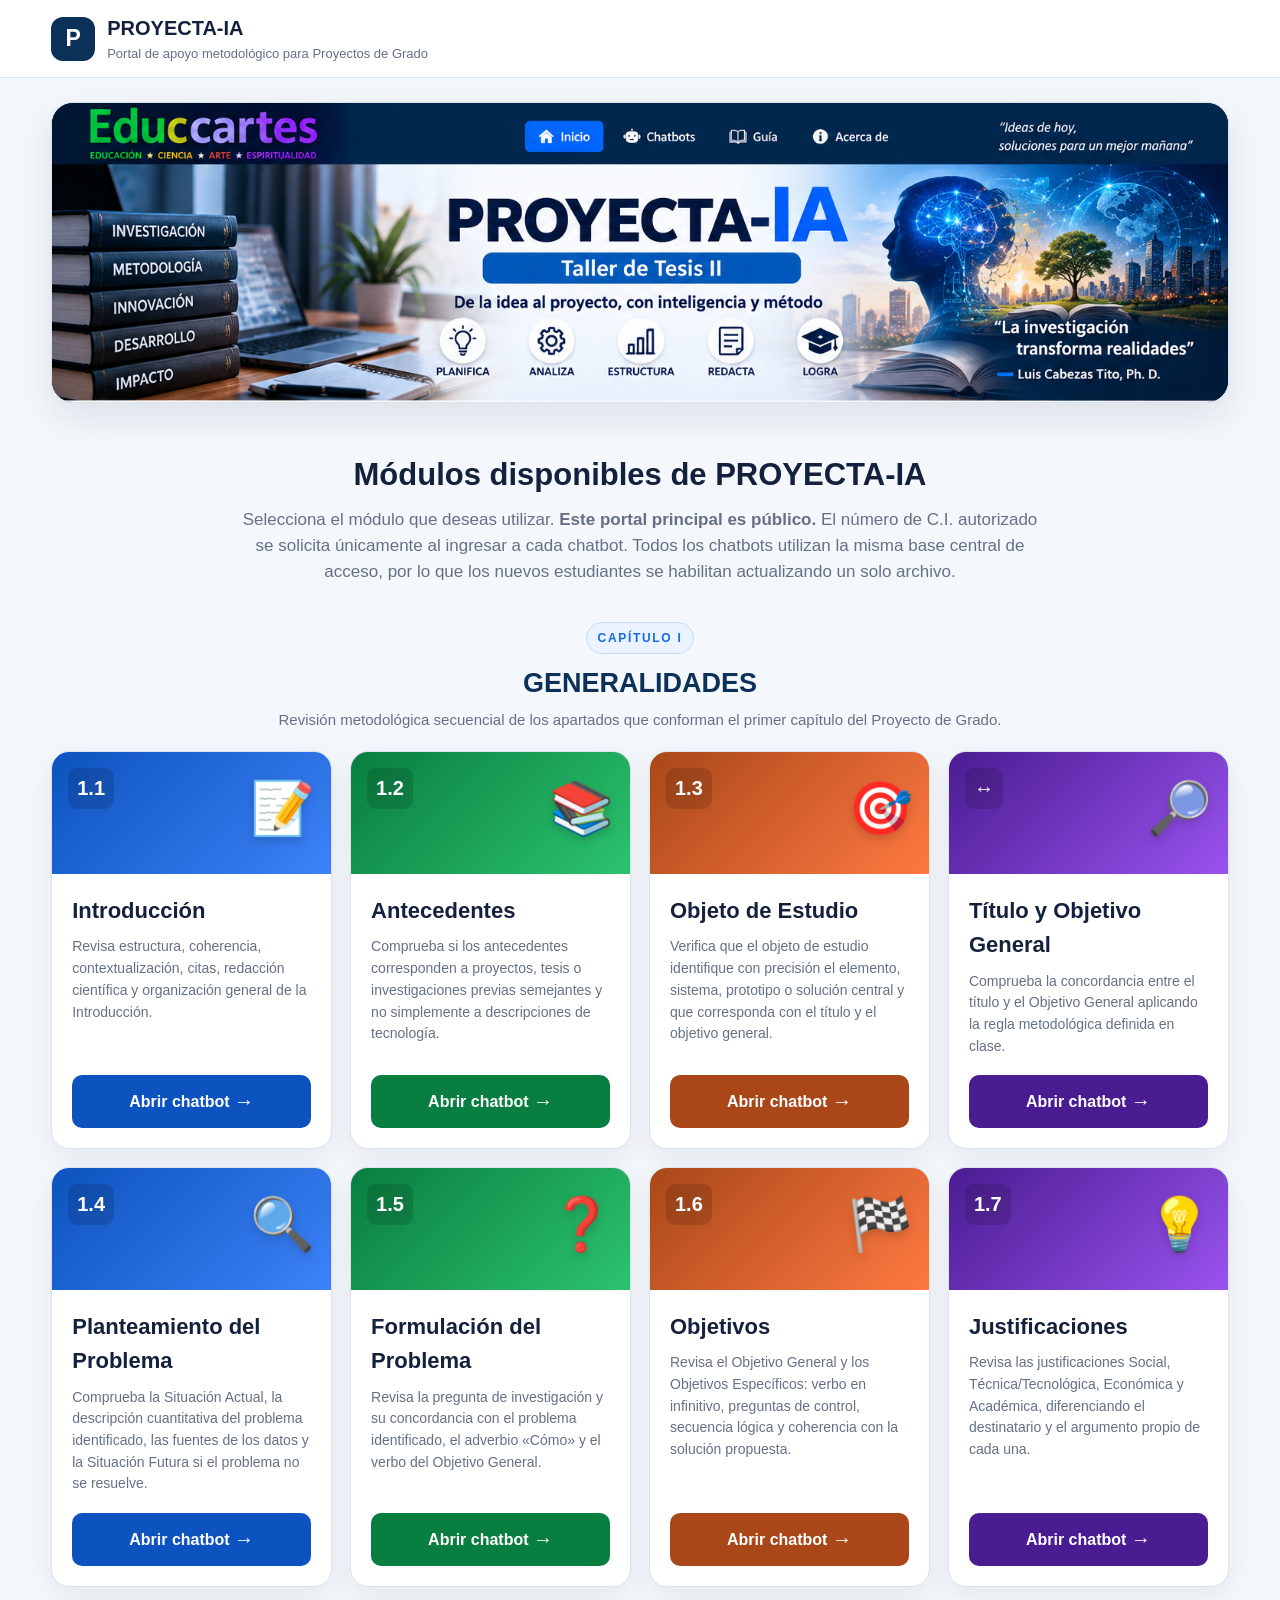
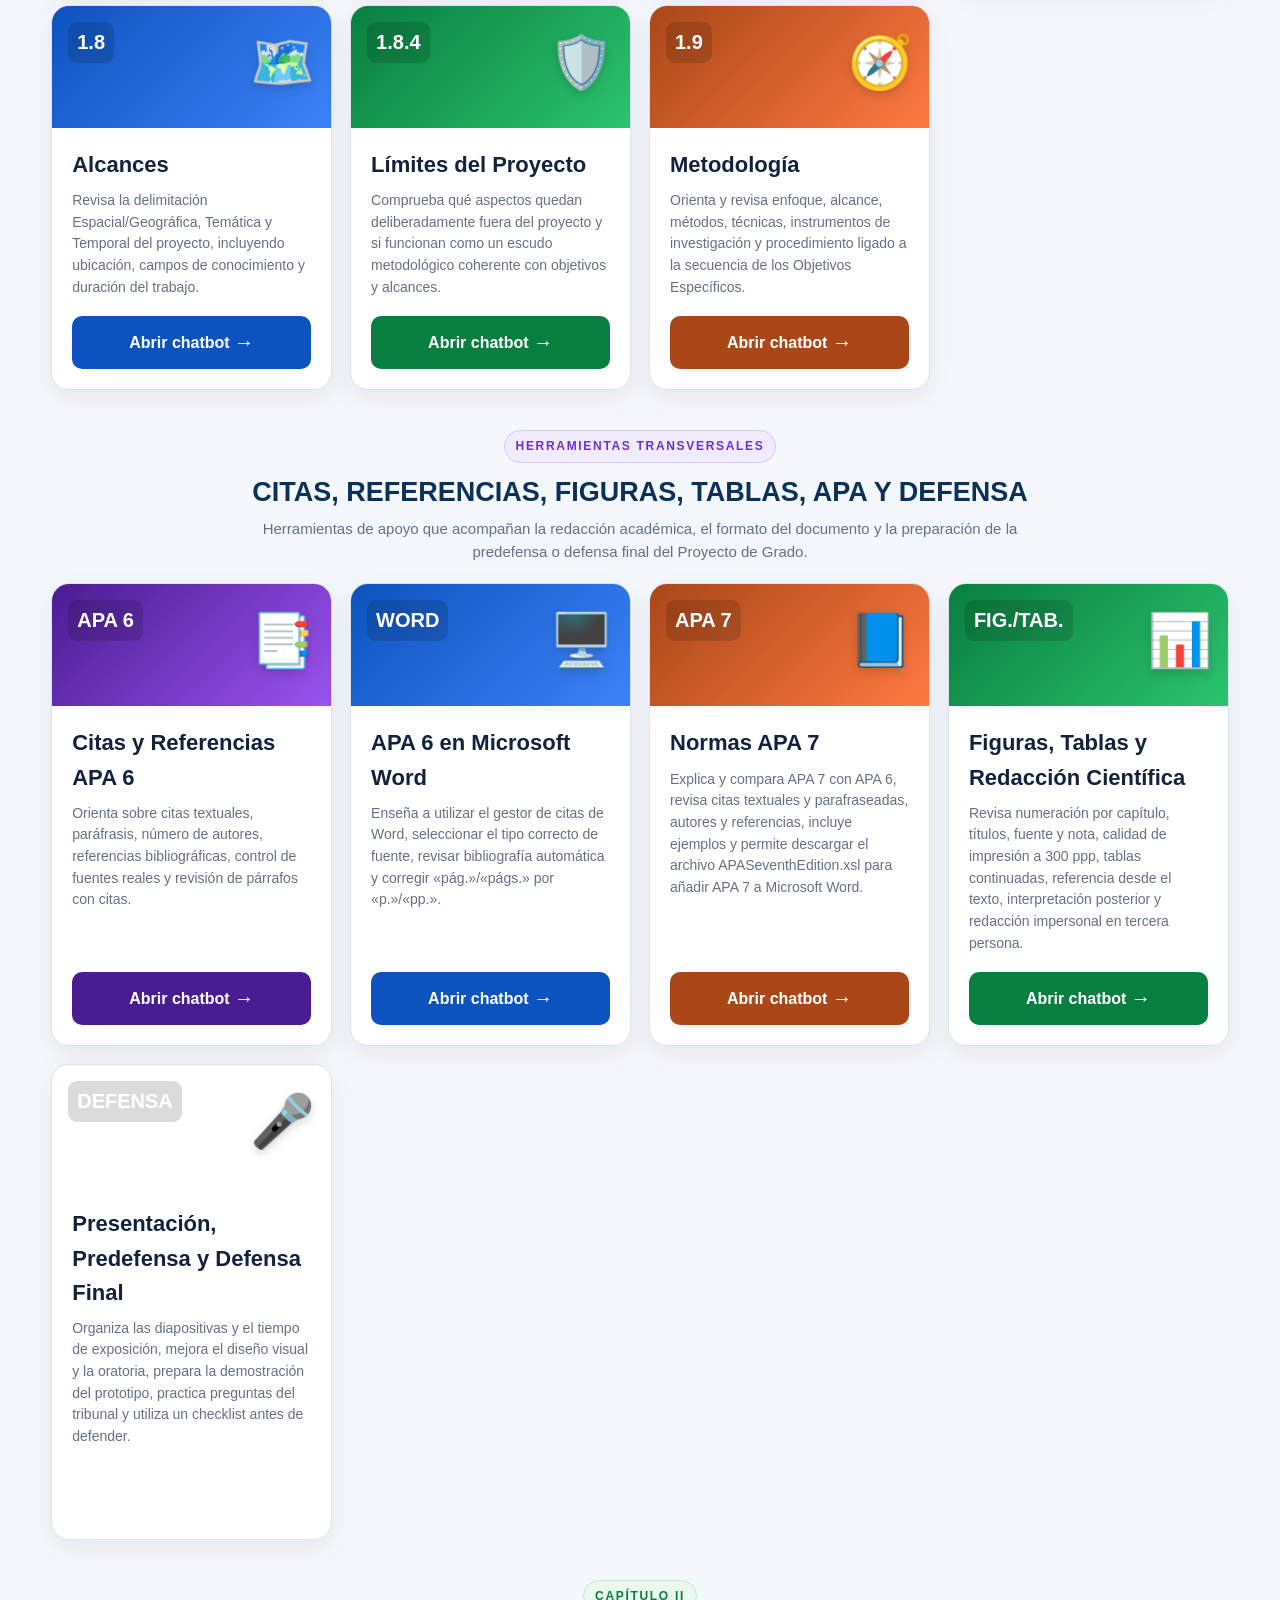
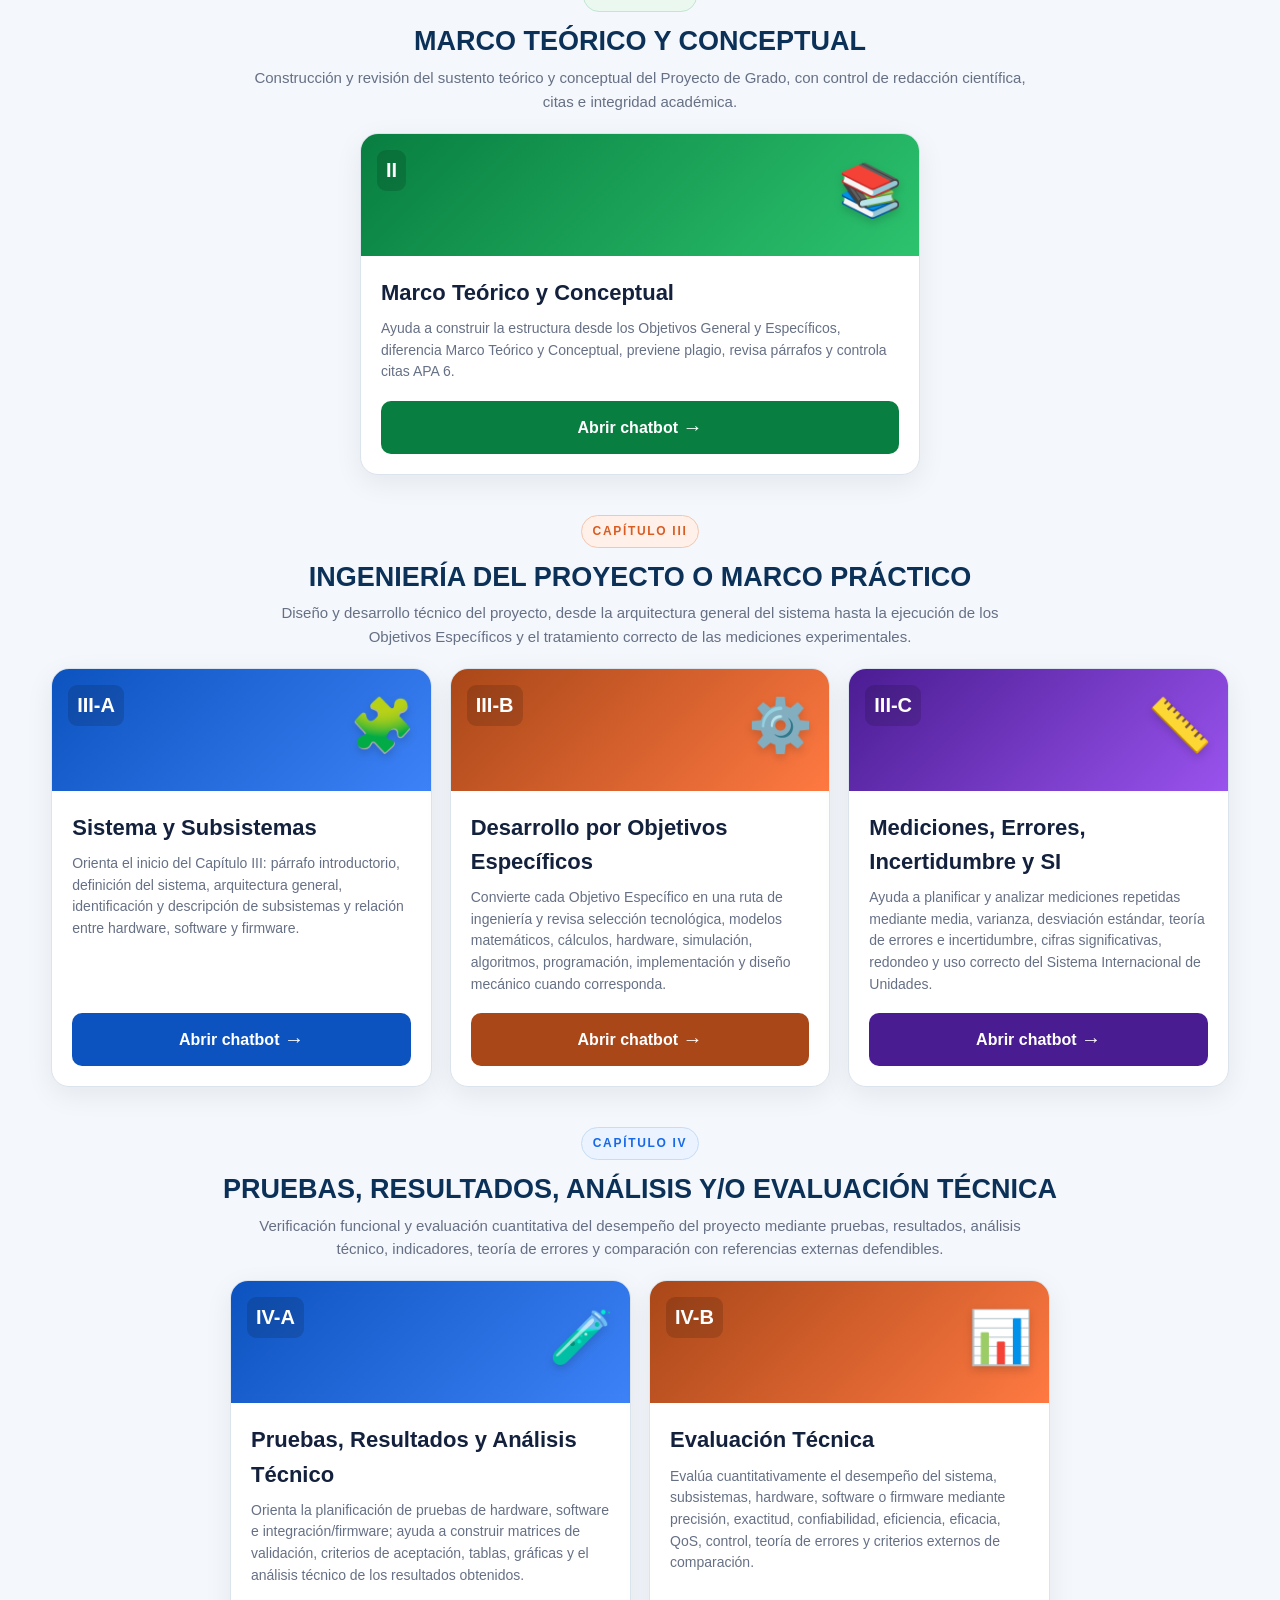
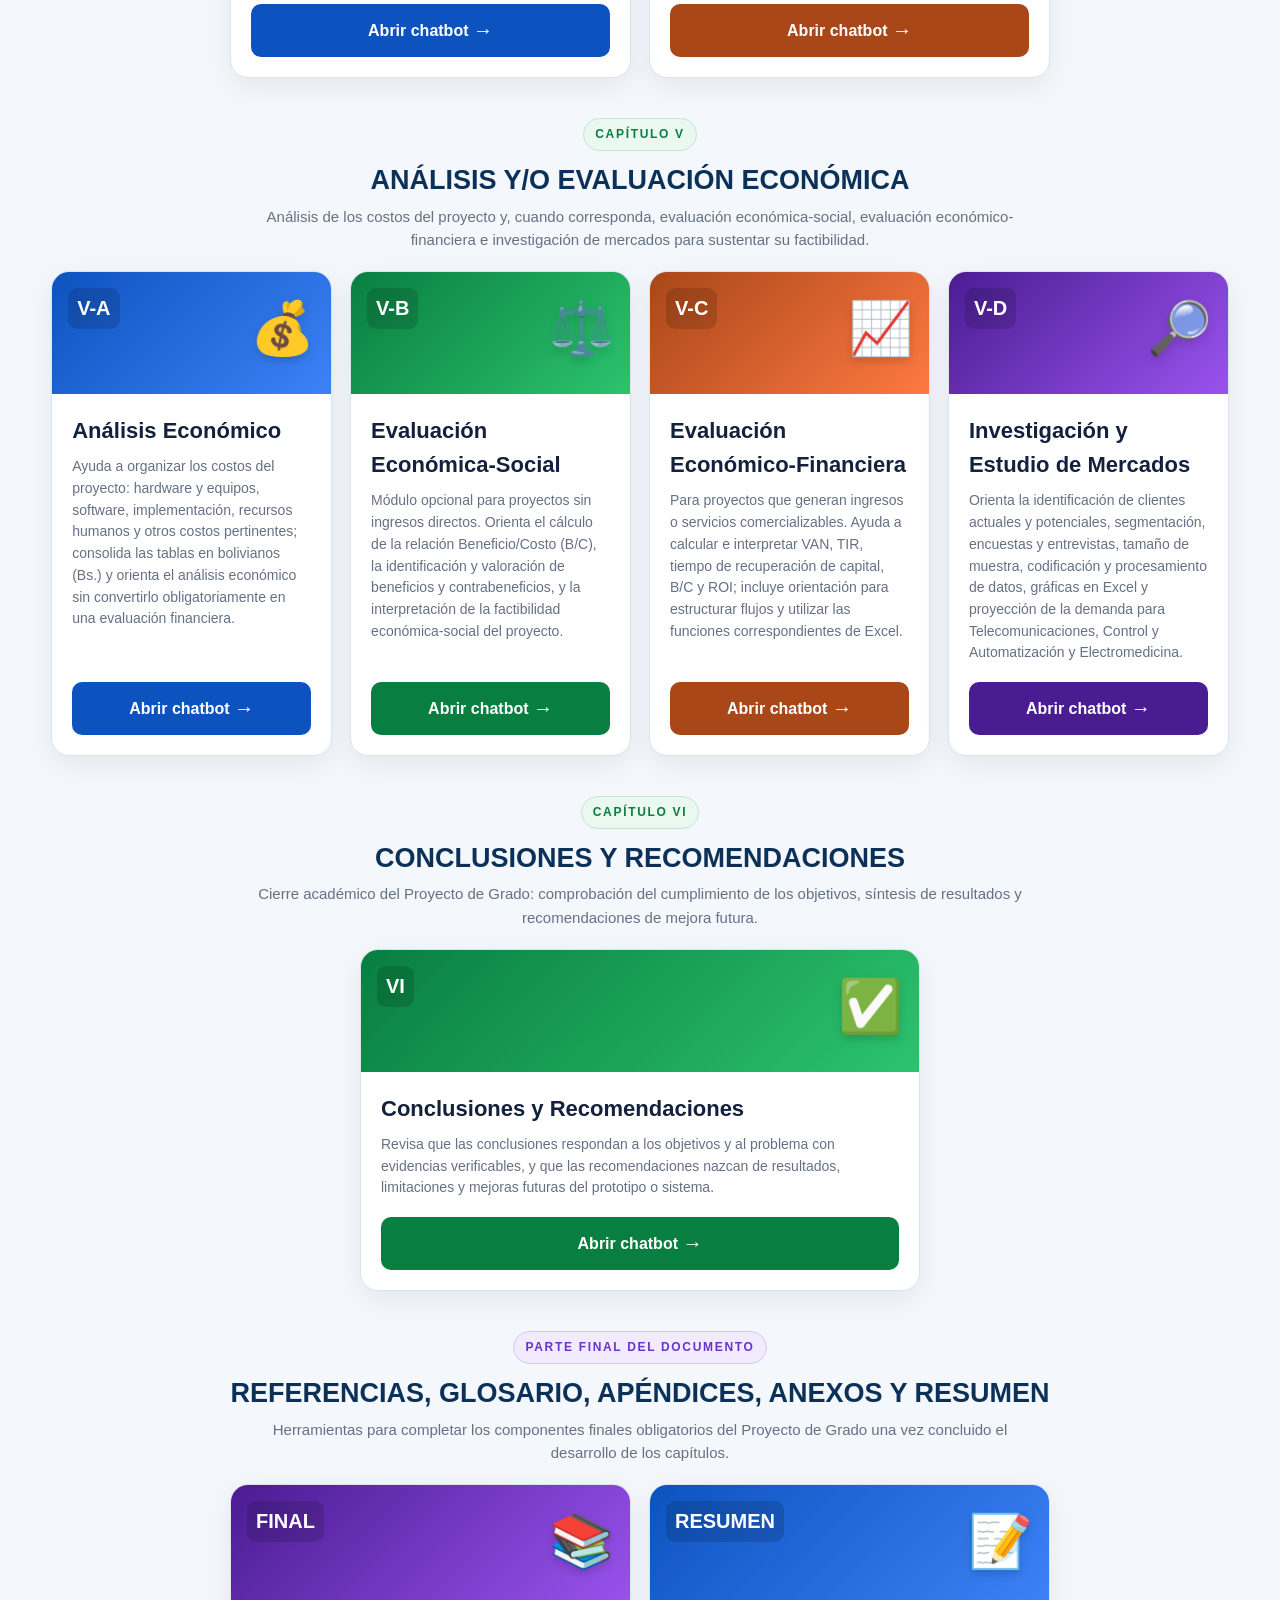
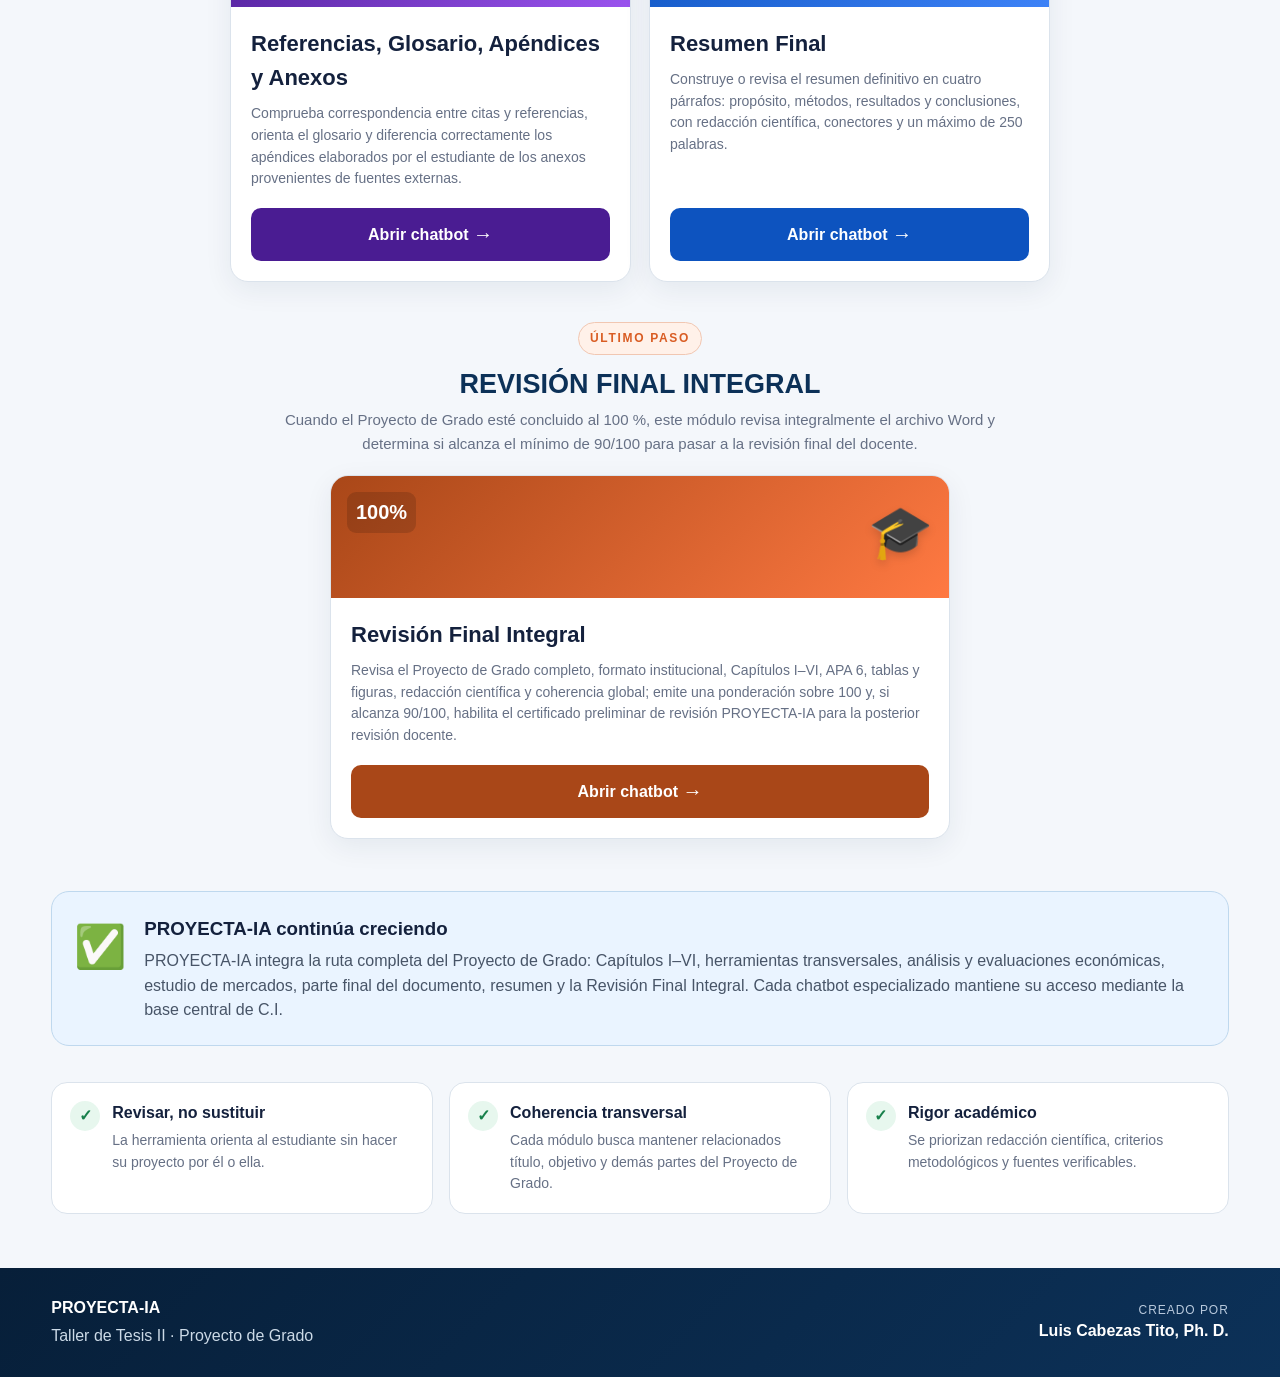
==== commit cd0bba9f: "Add files via upload" ====
--- a/index.html
+++ b/index.html
@@ -56,7 +56,7 @@
             Revisa estructura, coherencia, contextualización, citas, redacción científica
             y organización general de la Introducción.
           </p>
-          <a class="module-link" href="https://luisctito-sketch.github.io/proyecta-ia-introduccion/" target="_blank" rel="noopener">
+          <a class="module-link" href="https://luisctito-sketch.github.io/proyecta-ia-introduccion/">
             Abrir chatbot <span>→</span>
           </a>
         </div>
@@ -73,7 +73,7 @@
             Comprueba si los antecedentes corresponden a proyectos, tesis o investigaciones
             previas semejantes y no simplemente a descripciones de tecnología.
           </p>
-          <a class="module-link" href="https://luisctito-sketch.github.io/proyecta-ia-antecedentes/" target="_blank" rel="noopener">
+          <a class="module-link" href="https://luisctito-sketch.github.io/proyecta-ia-antecedentes/">
             Abrir chatbot <span>→</span>
           </a>
         </div>
@@ -90,7 +90,7 @@
             Verifica que el objeto de estudio identifique con precisión el elemento, sistema,
             prototipo o solución central y que corresponda con el título y el objetivo general.
           </p>
-          <a class="module-link" href="https://luisctito-sketch.github.io/proyecta-ia-objeto-estudio/" target="_blank" rel="noopener">
+          <a class="module-link" href="https://luisctito-sketch.github.io/proyecta-ia-objeto-estudio/">
             Abrir chatbot <span>→</span>
           </a>
         </div>
@@ -107,7 +107,7 @@
             Comprueba la concordancia entre el título y el Objetivo General aplicando la regla
             metodológica definida en clase.
           </p>
-          <a class="module-link" href="https://luisctito-sketch.github.io/proyecta-ia-titulo-objetivo/" target="_blank" rel="noopener">
+          <a class="module-link" href="https://luisctito-sketch.github.io/proyecta-ia-titulo-objetivo/">
             Abrir chatbot <span>→</span>
           </a>
         </div>
@@ -124,7 +124,7 @@
             Comprueba la Situación Actual, la descripción cuantitativa del problema identificado,
             las fuentes de los datos y la Situación Futura si el problema no se resuelve.
           </p>
-          <a class="module-link" href="https://luisctito-sketch.github.io/proyecta-ia-planteamiento-problema/" target="_blank" rel="noopener">
+          <a class="module-link" href="https://luisctito-sketch.github.io/proyecta-ia-planteamiento-problema/">
             Abrir chatbot <span>→</span>
           </a>
         </div>
@@ -141,7 +141,7 @@
             Revisa la pregunta de investigación y su concordancia con el problema identificado,
             el adverbio «Cómo» y el verbo del Objetivo General.
           </p>
-          <a class="module-link" href="https://luisctito-sketch.github.io/proyecta-ia-formulacion-problema/" target="_blank" rel="noopener">
+          <a class="module-link" href="https://luisctito-sketch.github.io/proyecta-ia-formulacion-problema/">
             Abrir chatbot <span>→</span>
           </a>
         </div>
@@ -158,7 +158,7 @@
             Revisa el Objetivo General y los Objetivos Específicos: verbo en infinitivo,
             preguntas de control, secuencia lógica y coherencia con la solución propuesta.
           </p>
-          <a class="module-link" href="https://luisctito-sketch.github.io/proyecta-ia-objetivos/" target="_blank" rel="noopener">
+          <a class="module-link" href="https://luisctito-sketch.github.io/proyecta-ia-objetivos/">
             Abrir chatbot <span>→</span>
           </a>
         </div>
@@ -175,7 +175,7 @@
             Revisa las justificaciones Social, Técnica/Tecnológica, Económica y Académica,
             diferenciando el destinatario y el argumento propio de cada una.
           </p>
-          <a class="module-link" href="https://luisctito-sketch.github.io/proyecta-ia-justificaciones/" target="_blank" rel="noopener">
+          <a class="module-link" href="https://luisctito-sketch.github.io/proyecta-ia-justificaciones/">
             Abrir chatbot <span>→</span>
           </a>
         </div>
@@ -192,7 +192,7 @@
             Revisa la delimitación Espacial/Geográfica, Temática y Temporal del proyecto,
             incluyendo ubicación, campos de conocimiento y duración del trabajo.
           </p>
-          <a class="module-link" href="https://luisctito-sketch.github.io/proyecta-ia-alcances/" target="_blank" rel="noopener">
+          <a class="module-link" href="https://luisctito-sketch.github.io/proyecta-ia-alcances/">
             Abrir chatbot <span>→</span>
           </a>
         </div>
@@ -209,7 +209,7 @@
             Comprueba qué aspectos quedan deliberadamente fuera del proyecto y si funcionan
             como un escudo metodológico coherente con objetivos y alcances.
           </p>
-          <a class="module-link" href="https://luisctito-sketch.github.io/proyecta-ia-limites/" target="_blank" rel="noopener">
+          <a class="module-link" href="https://luisctito-sketch.github.io/proyecta-ia-limites/">
             Abrir chatbot <span>→</span>
           </a>
         </div>
@@ -226,7 +226,7 @@
             Orienta y revisa enfoque, alcance, métodos, técnicas, instrumentos de investigación
             y procedimiento ligado a la secuencia de los Objetivos Específicos.
           </p>
-          <a class="module-link" href="https://luisctito-sketch.github.io/proyecta-ia-metodologia/" target="_blank" rel="noopener">
+          <a class="module-link" href="https://luisctito-sketch.github.io/proyecta-ia-metodologia/">
             Abrir chatbot <span>→</span>
           </a>
         </div>
@@ -236,11 +236,11 @@
 
     <section class="wrap chapter-heading transversal-heading" aria-label="Herramientas transversales">
       <span>HERRAMIENTAS TRANSVERSALES</span>
-      <h2>CITAS, REFERENCIAS, FIGURAS, TABLAS, APA 6 Y APA 7</h2>
-      <p>Herramientas de apoyo que acompañan la redacción académica a lo largo de todos los capítulos del Proyecto de Grado.</p>
-    </section>
-
-    <section class="wrap cards transversal-cards" aria-label="Herramientas transversales de redacción, APA 6, APA 7, figuras y tablas">
+      <h2>CITAS, REFERENCIAS, FIGURAS, TABLAS, APA Y DEFENSA</h2>
+      <p>Herramientas de apoyo que acompañan la redacción académica, el formato del documento y la preparación de la predefensa o defensa final del Proyecto de Grado.</p>
+    </section>
+
+    <section class="wrap cards transversal-cards" aria-label="Herramientas transversales de redacción, APA 6, APA 7, figuras, tablas y defensa">
       <article class="module-card purple">
         <div class="module-top">
           <span class="module-number">APA 6</span>
@@ -252,7 +252,7 @@
             Orienta sobre citas textuales, paráfrasis, número de autores, referencias bibliográficas,
             control de fuentes reales y revisión de párrafos con citas.
           </p>
-          <a class="module-link" href="https://luisctito-sketch.github.io/proyecta-ia-apa6/" target="_blank" rel="noopener">
+          <a class="module-link" href="https://luisctito-sketch.github.io/proyecta-ia-apa6/">
             Abrir chatbot <span>→</span>
           </a>
         </div>
@@ -269,7 +269,7 @@
             Enseña a utilizar el gestor de citas de Word, seleccionar el tipo correcto de fuente,
             revisar bibliografía automática y corregir «pág.»/«págs.» por «p.»/«pp.».
           </p>
-          <a class="module-link" href="https://luisctito-sketch.github.io/proyecta-ia-apa6-word/" target="_blank" rel="noopener">
+          <a class="module-link" href="https://luisctito-sketch.github.io/proyecta-ia-apa6-word/">
             Abrir chatbot <span>→</span>
           </a>
         </div>
@@ -286,7 +286,7 @@
             Explica y compara APA 7 con APA 6, revisa citas textuales y parafraseadas, autores y referencias,
             incluye ejemplos y permite descargar el archivo APASeventhEdition.xsl para añadir APA 7 a Microsoft Word.
           </p>
-          <a class="module-link" href="https://luisctito-sketch.github.io/proyecta-ia-apa7/" target="_blank" rel="noopener">
+          <a class="module-link" href="https://luisctito-sketch.github.io/proyecta-ia-apa7/">
             Abrir chatbot <span>→</span>
           </a>
         </div>
@@ -303,7 +303,24 @@
             Revisa numeración por capítulo, títulos, fuente y nota, calidad de impresión a 300 ppp,
             tablas continuadas, referencia desde el texto, interpretación posterior y redacción impersonal en tercera persona.
           </p>
-          <a class="module-link" href="https://luisctito-sketch.github.io/proyecta-ia-figuras-tablas/" target="_blank" rel="noopener">
+          <a class="module-link" href="https://luisctito-sketch.github.io/proyecta-ia-figuras-tablas/">
+            Abrir chatbot <span>→</span>
+          </a>
+        </div>
+      </article>
+
+      <article class="module-card teal">
+        <div class="module-top">
+          <span class="module-number">DEFENSA</span>
+          <div class="module-icon">🎤</div>
+        </div>
+        <div class="module-body">
+          <h3>Presentación, Predefensa y Defensa Final</h3>
+          <p>
+            Organiza las diapositivas y el tiempo de exposición, mejora el diseño visual y la oratoria,
+            prepara la demostración del prototipo, practica preguntas del tribunal y utiliza un checklist antes de defender.
+          </p>
+          <a class="module-link" href="./defensa/">
             Abrir chatbot <span>→</span>
           </a>
         </div>
@@ -328,7 +345,7 @@
             Ayuda a construir la estructura desde los Objetivos General y Específicos,
             diferencia Marco Teórico y Conceptual, previene plagio, revisa párrafos y controla citas APA 6.
           </p>
-          <a class="module-link" href="https://luisctito-sketch.github.io/proyecta-ia-marco-teorico-conceptual/" target="_blank" rel="noopener">
+          <a class="module-link" href="https://luisctito-sketch.github.io/proyecta-ia-marco-teorico-conceptual/">
             Abrir chatbot <span>→</span>
           </a>
         </div>
@@ -353,7 +370,7 @@
             Orienta el inicio del Capítulo III: párrafo introductorio, definición del sistema,
             arquitectura general, identificación y descripción de subsistemas y relación entre hardware, software y firmware.
           </p>
-          <a class="module-link" href="https://luisctito-sketch.github.io/proyecta-ia-ingenieria-proyecto/" target="_blank" rel="noopener">
+          <a class="module-link" href="https://luisctito-sketch.github.io/proyecta-ia-ingenieria-proyecto/">
             Abrir chatbot <span>→</span>
           </a>
         </div>
@@ -370,7 +387,7 @@
             Convierte cada Objetivo Específico en una ruta de ingeniería y revisa selección tecnológica,
             modelos matemáticos, cálculos, hardware, simulación, algoritmos, programación, implementación y diseño mecánico cuando corresponda.
           </p>
-          <a class="module-link" href="https://luisctito-sketch.github.io/proyecta-ia-desarrollo-capitulo3/" target="_blank" rel="noopener">
+          <a class="module-link" href="https://luisctito-sketch.github.io/proyecta-ia-desarrollo-capitulo3/">
             Abrir chatbot <span>→</span>
           </a>
         </div>
@@ -387,7 +404,7 @@
             Ayuda a planificar y analizar mediciones repetidas mediante media, varianza, desviación estándar,
             teoría de errores e incertidumbre, cifras significativas, redondeo y uso correcto del Sistema Internacional de Unidades.
           </p>
-          <a class="module-link" href="https://luisctito-sketch.github.io/proyecta-ia-mediciones/" target="_blank" rel="noopener">
+          <a class="module-link" href="https://luisctito-sketch.github.io/proyecta-ia-mediciones/">
             Abrir chatbot <span>→</span>
           </a>
         </div>
@@ -413,7 +430,7 @@
             Orienta la planificación de pruebas de hardware, software e integración/firmware; ayuda a construir
             matrices de validación, criterios de aceptación, tablas, gráficas y el análisis técnico de los resultados obtenidos.
           </p>
-          <a class="module-link" href="https://luisctito-sketch.github.io/proyecta-ia-pruebas-resultados/" target="_blank" rel="noopener">
+          <a class="module-link" href="https://luisctito-sketch.github.io/proyecta-ia-pruebas-resultados/">
             Abrir chatbot <span>→</span>
           </a>
         </div>
@@ -430,7 +447,7 @@
             Evalúa cuantitativamente el desempeño del sistema, subsistemas, hardware, software o firmware mediante
             precisión, exactitud, confiabilidad, eficiencia, eficacia, QoS, control, teoría de errores y criterios externos de comparación.
           </p>
-          <a class="module-link" href="https://luisctito-sketch.github.io/proyecta-ia-evaluacion-tecnica/" target="_blank" rel="noopener">
+          <a class="module-link" href="https://luisctito-sketch.github.io/proyecta-ia-evaluacion-tecnica/">
             Abrir chatbot <span>→</span>
           </a>
         </div>
@@ -456,7 +473,7 @@
             recursos humanos y otros costos pertinentes; consolida las tablas en bolivianos (Bs.) y orienta
             el análisis económico sin convertirlo obligatoriamente en una evaluación financiera.
           </p>
-          <a class="module-link" href="https://luisctito-sketch.github.io/proyecta-ia-analisis-economico/" target="_blank" rel="noopener">
+          <a class="module-link" href="https://luisctito-sketch.github.io/proyecta-ia-analisis-economico/">
             Abrir chatbot <span>→</span>
           </a>
         </div>
@@ -474,7 +491,7 @@
             Beneficio/Costo (B/C), la identificación y valoración de beneficios y contrabeneficios,
             y la interpretación de la factibilidad económica-social del proyecto.
           </p>
-          <a class="module-link" href="https://luisctito-sketch.github.io/proyecta-ia-evaluacion-economica-social/" target="_blank" rel="noopener">
+          <a class="module-link" href="https://luisctito-sketch.github.io/proyecta-ia-evaluacion-economica-social/">
             Abrir chatbot <span>→</span>
           </a>
         </div>
@@ -492,7 +509,7 @@
             VAN, TIR, tiempo de recuperación de capital, B/C y ROI; incluye orientación para estructurar flujos
             y utilizar las funciones correspondientes de Excel.
           </p>
-          <a class="module-link" href="https://luisctito-sketch.github.io/proyecta-ia-evaluacion-financiera/" target="_blank" rel="noopener">
+          <a class="module-link" href="https://luisctito-sketch.github.io/proyecta-ia-evaluacion-financiera/">
             Abrir chatbot <span>→</span>
           </a>
         </div>
@@ -510,7 +527,7 @@
             tamaño de muestra, codificación y procesamiento de datos, gráficas en Excel y proyección de la demanda
             para Telecomunicaciones, Control y Automatización y Electromedicina.
           </p>
-          <a class="module-link" href="https://luisctito-sketch.github.io/proyecta-ia-estudio-mercados/" target="_blank" rel="noopener">
+          <a class="module-link" href="https://luisctito-sketch.github.io/proyecta-ia-estudio-mercados/">
             Abrir chatbot <span>→</span>
           </a>
         </div>
@@ -536,7 +553,7 @@
             Revisa que las conclusiones respondan a los objetivos y al problema con evidencias verificables,
             y que las recomendaciones nazcan de resultados, limitaciones y mejoras futuras del prototipo o sistema.
           </p>
-          <a class="module-link" href="https://luisctito-sketch.github.io/proyecta-ia-conclusiones-recomendaciones/" target="_blank" rel="noopener">
+          <a class="module-link" href="https://luisctito-sketch.github.io/proyecta-ia-conclusiones-recomendaciones/">
             Abrir chatbot <span>→</span>
           </a>
         </div>
@@ -561,7 +578,7 @@
             Comprueba correspondencia entre citas y referencias, orienta el glosario y diferencia correctamente
             los apéndices elaborados por el estudiante de los anexos provenientes de fuentes externas.
           </p>
-          <a class="module-link" href="https://luisctito-sketch.github.io/proyecta-ia-parte-final/" target="_blank" rel="noopener">
+          <a class="module-link" href="https://luisctito-sketch.github.io/proyecta-ia-parte-final/">
             Abrir chatbot <span>→</span>
           </a>
         </div>
@@ -578,7 +595,7 @@
             Construye o revisa el resumen definitivo en cuatro párrafos: propósito, métodos, resultados y conclusiones,
             con redacción científica, conectores y un máximo de 250 palabras.
           </p>
-          <a class="module-link" href="https://luisctito-sketch.github.io/proyecta-ia-resumen-final/" target="_blank" rel="noopener">
+          <a class="module-link" href="https://luisctito-sketch.github.io/proyecta-ia-resumen-final/">
             Abrir chatbot <span>→</span>
           </a>
         </div>
@@ -604,7 +621,7 @@
             redacción científica y coherencia global; emite una ponderación sobre 100 y, si alcanza 90/100, habilita
             el certificado preliminar de revisión PROYECTA-IA para la posterior revisión docente.
           </p>
-          <a class="module-link" href="https://luisctito-sketch.github.io/proyecta-ia-revision-final/" target="_blank" rel="noopener">
+          <a class="module-link" href="https://luisctito-sketch.github.io/proyecta-ia-revision-final/">
             Abrir chatbot <span>→</span>
           </a>
         </div>
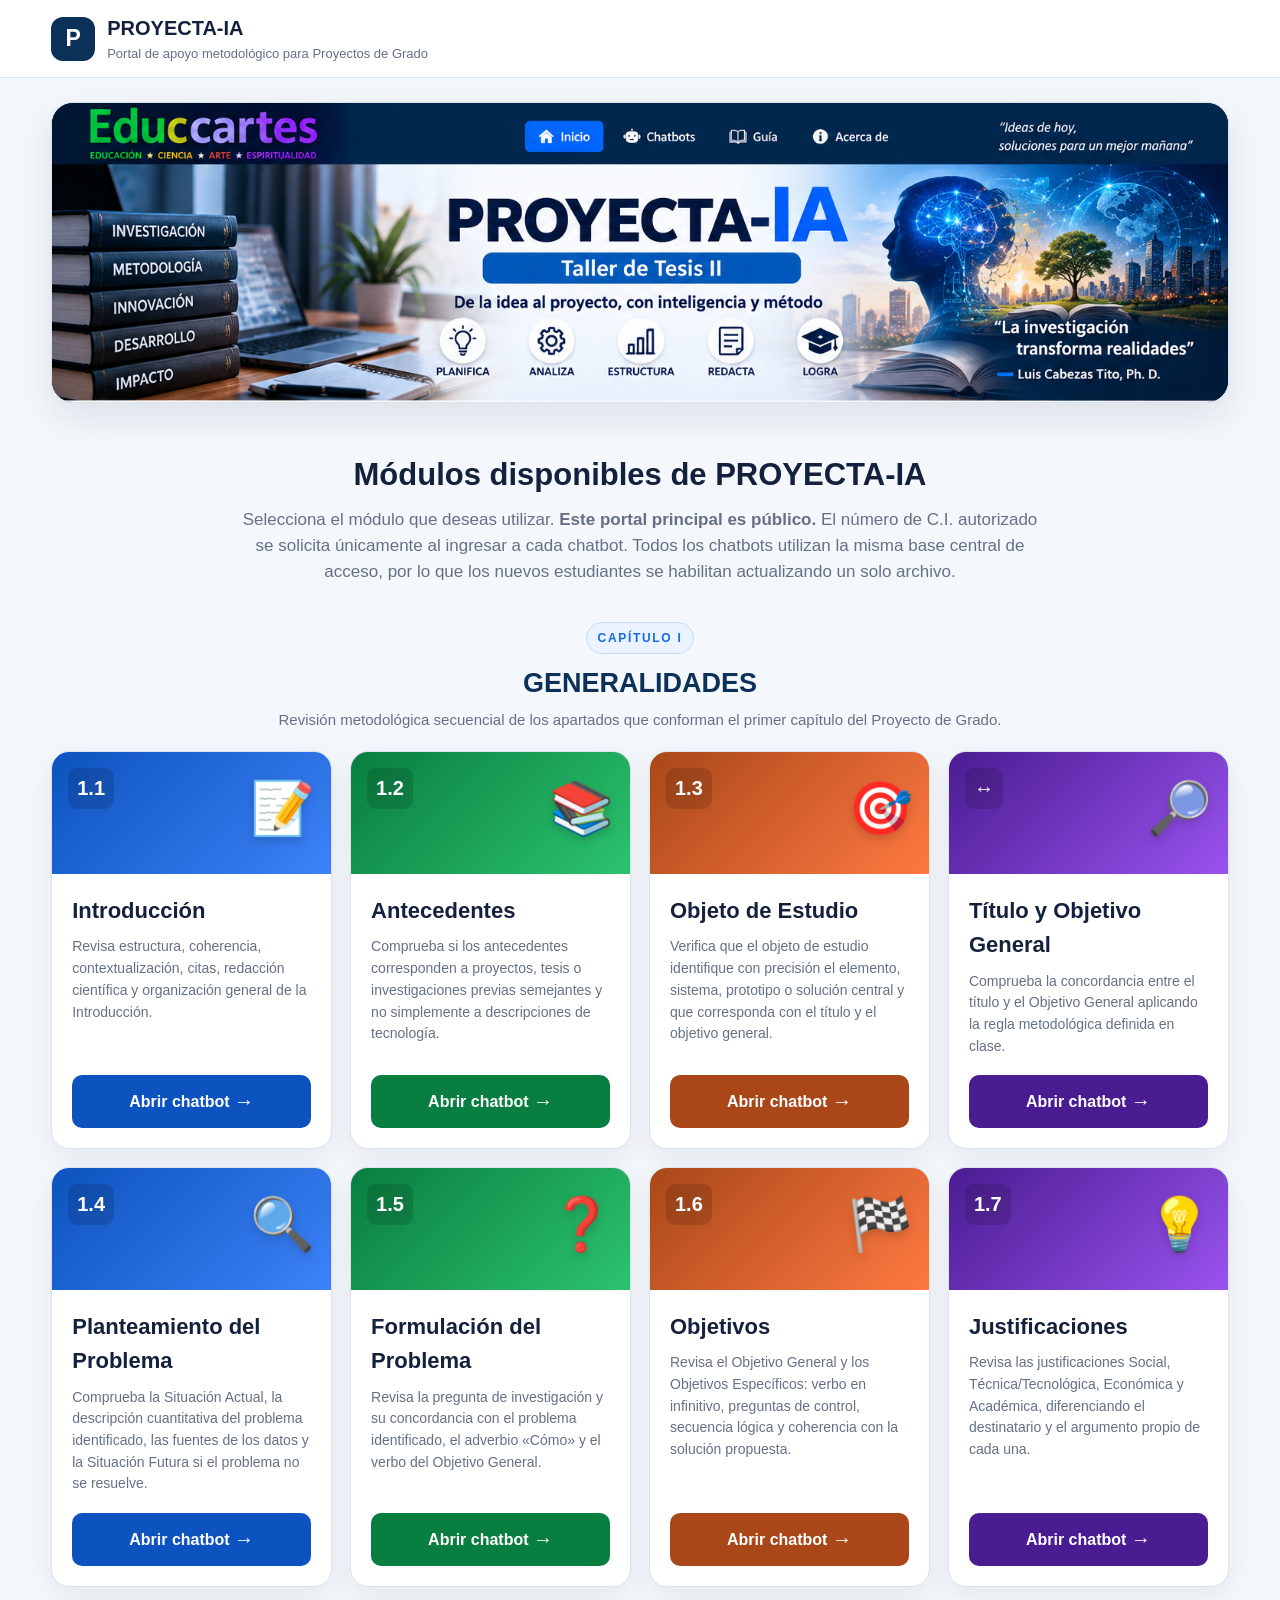
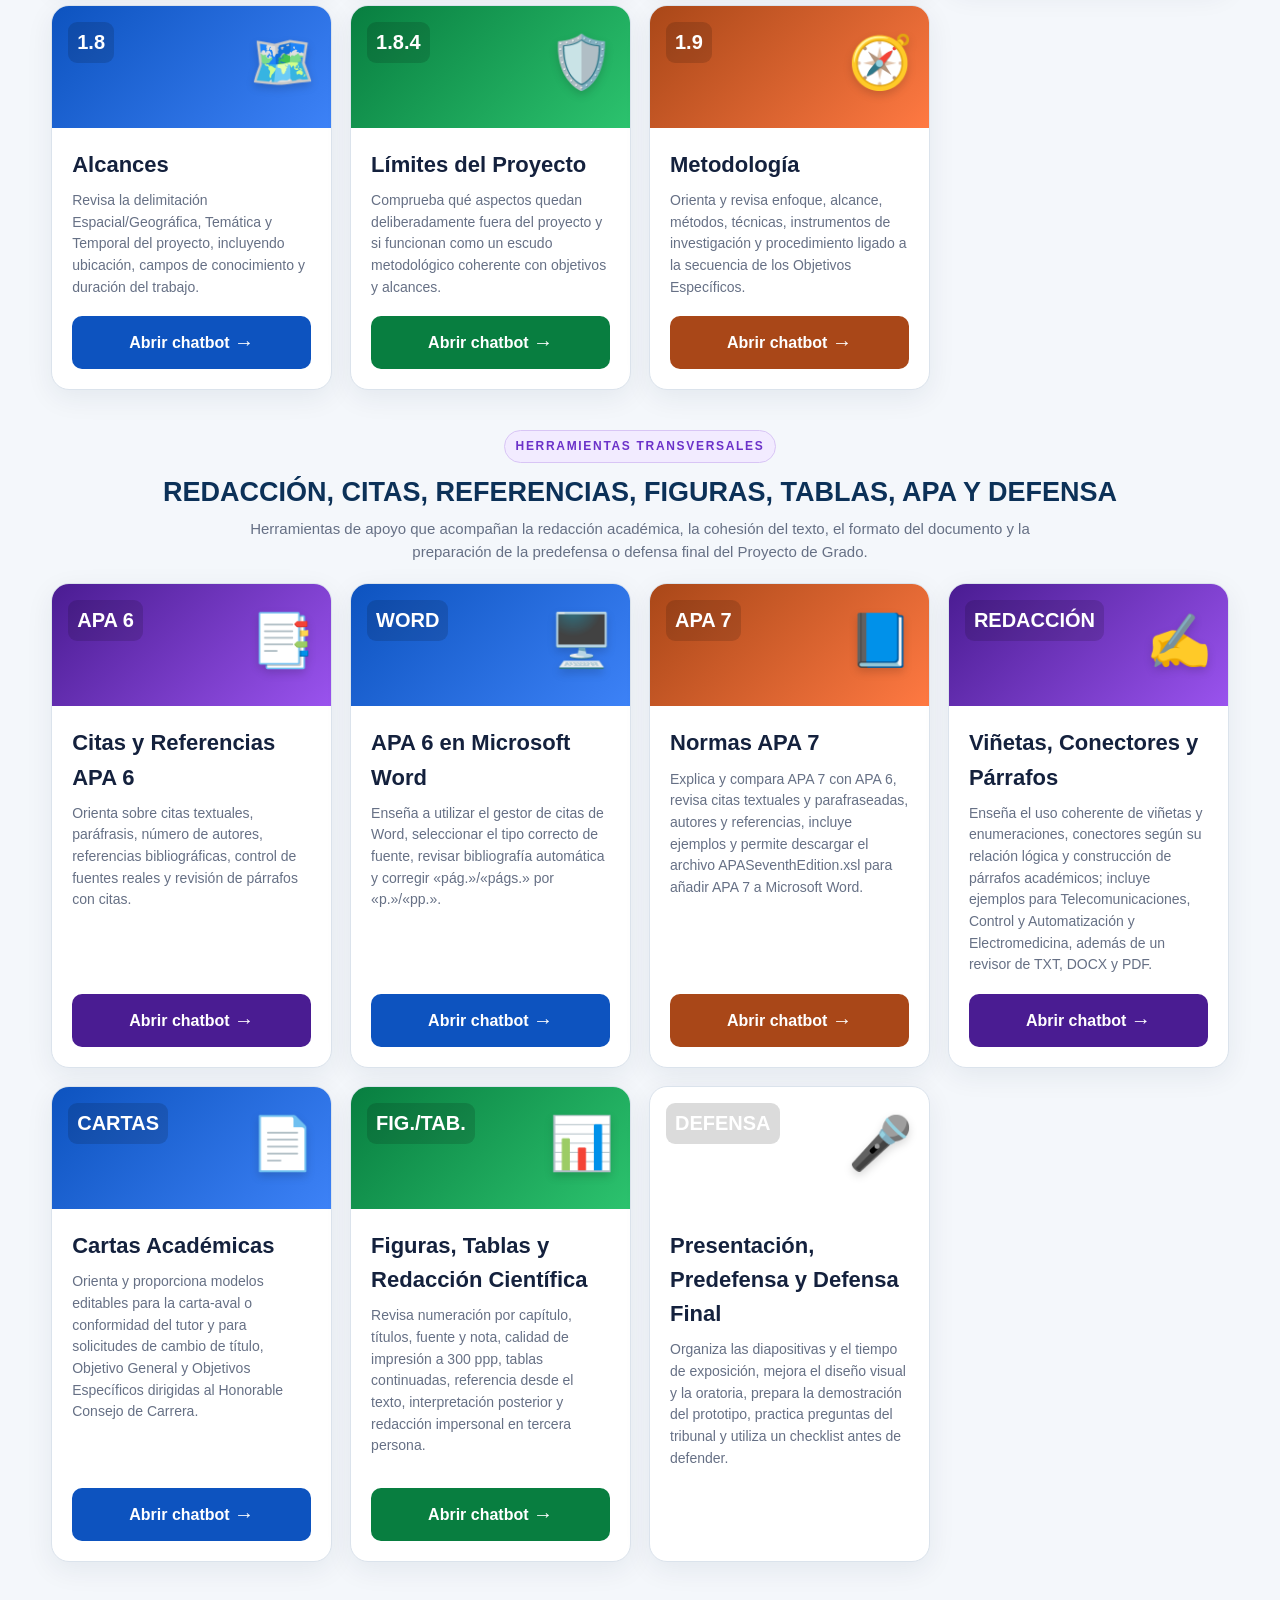
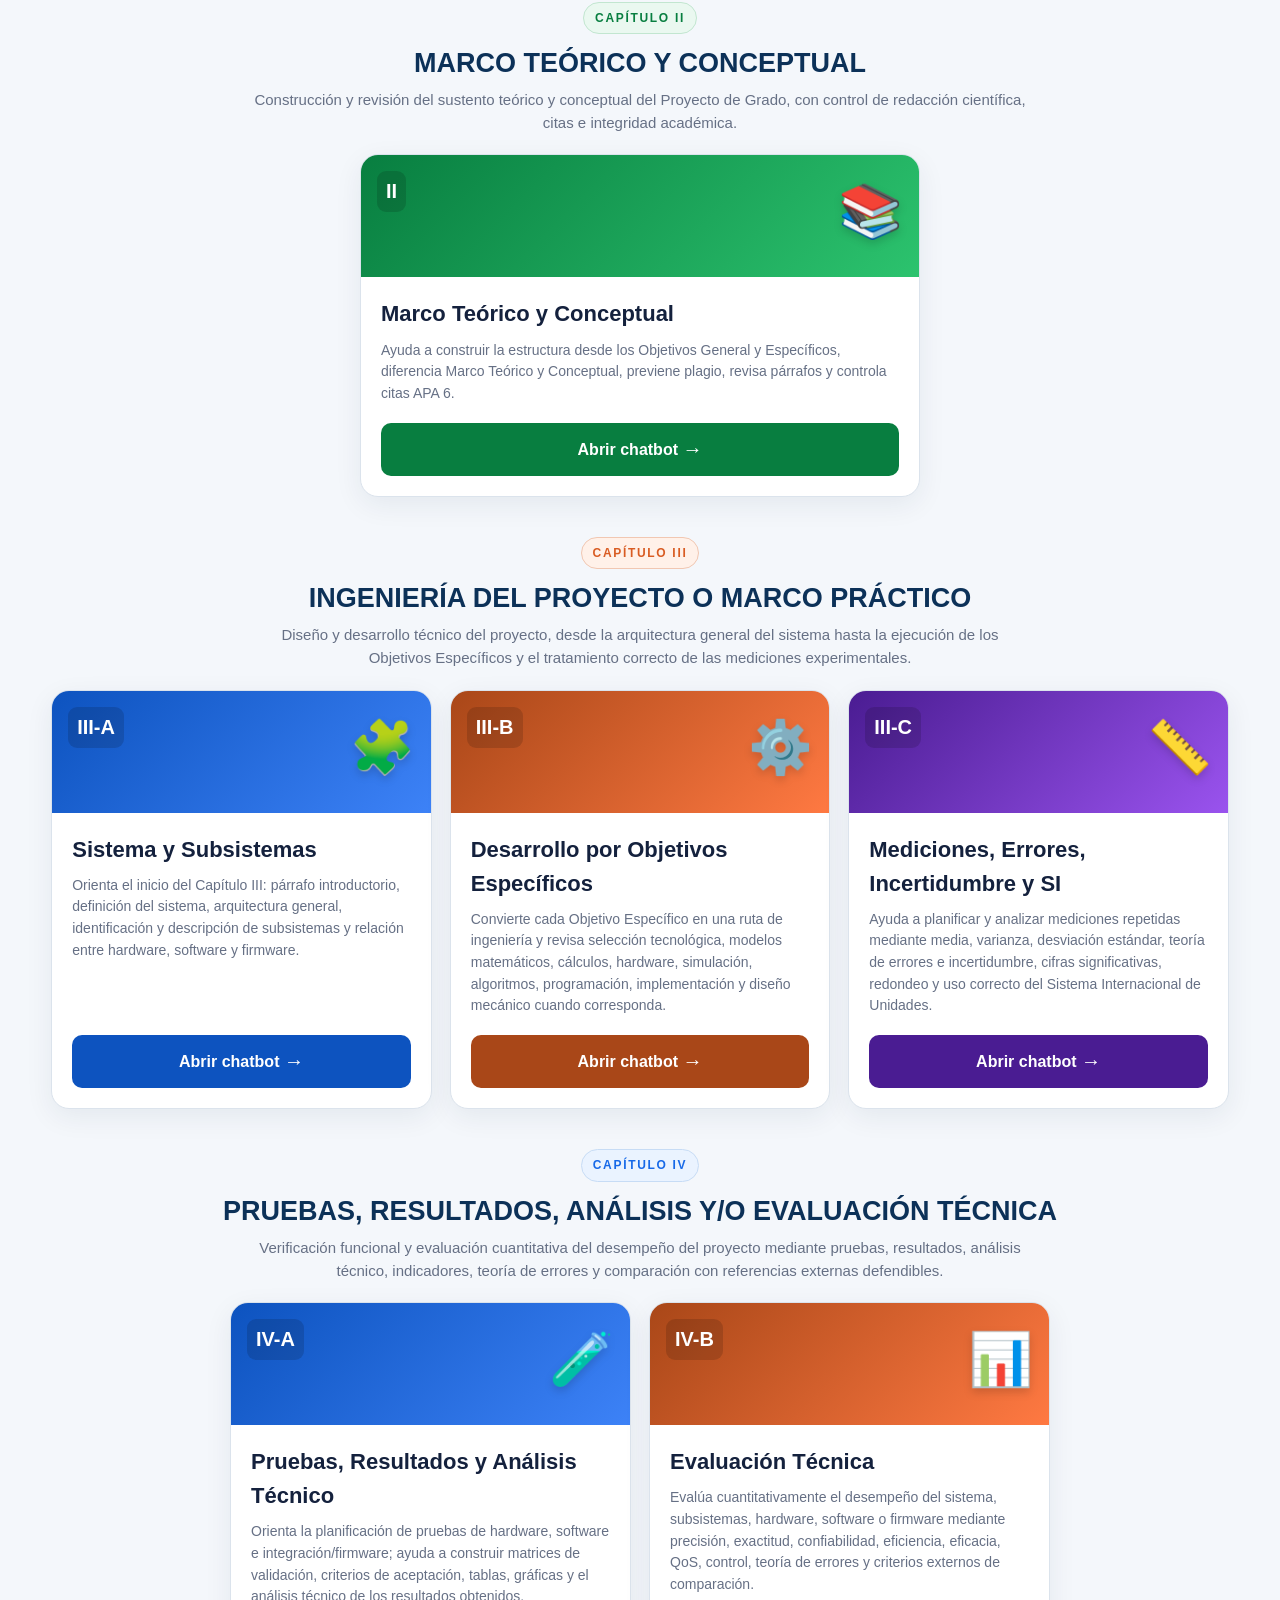
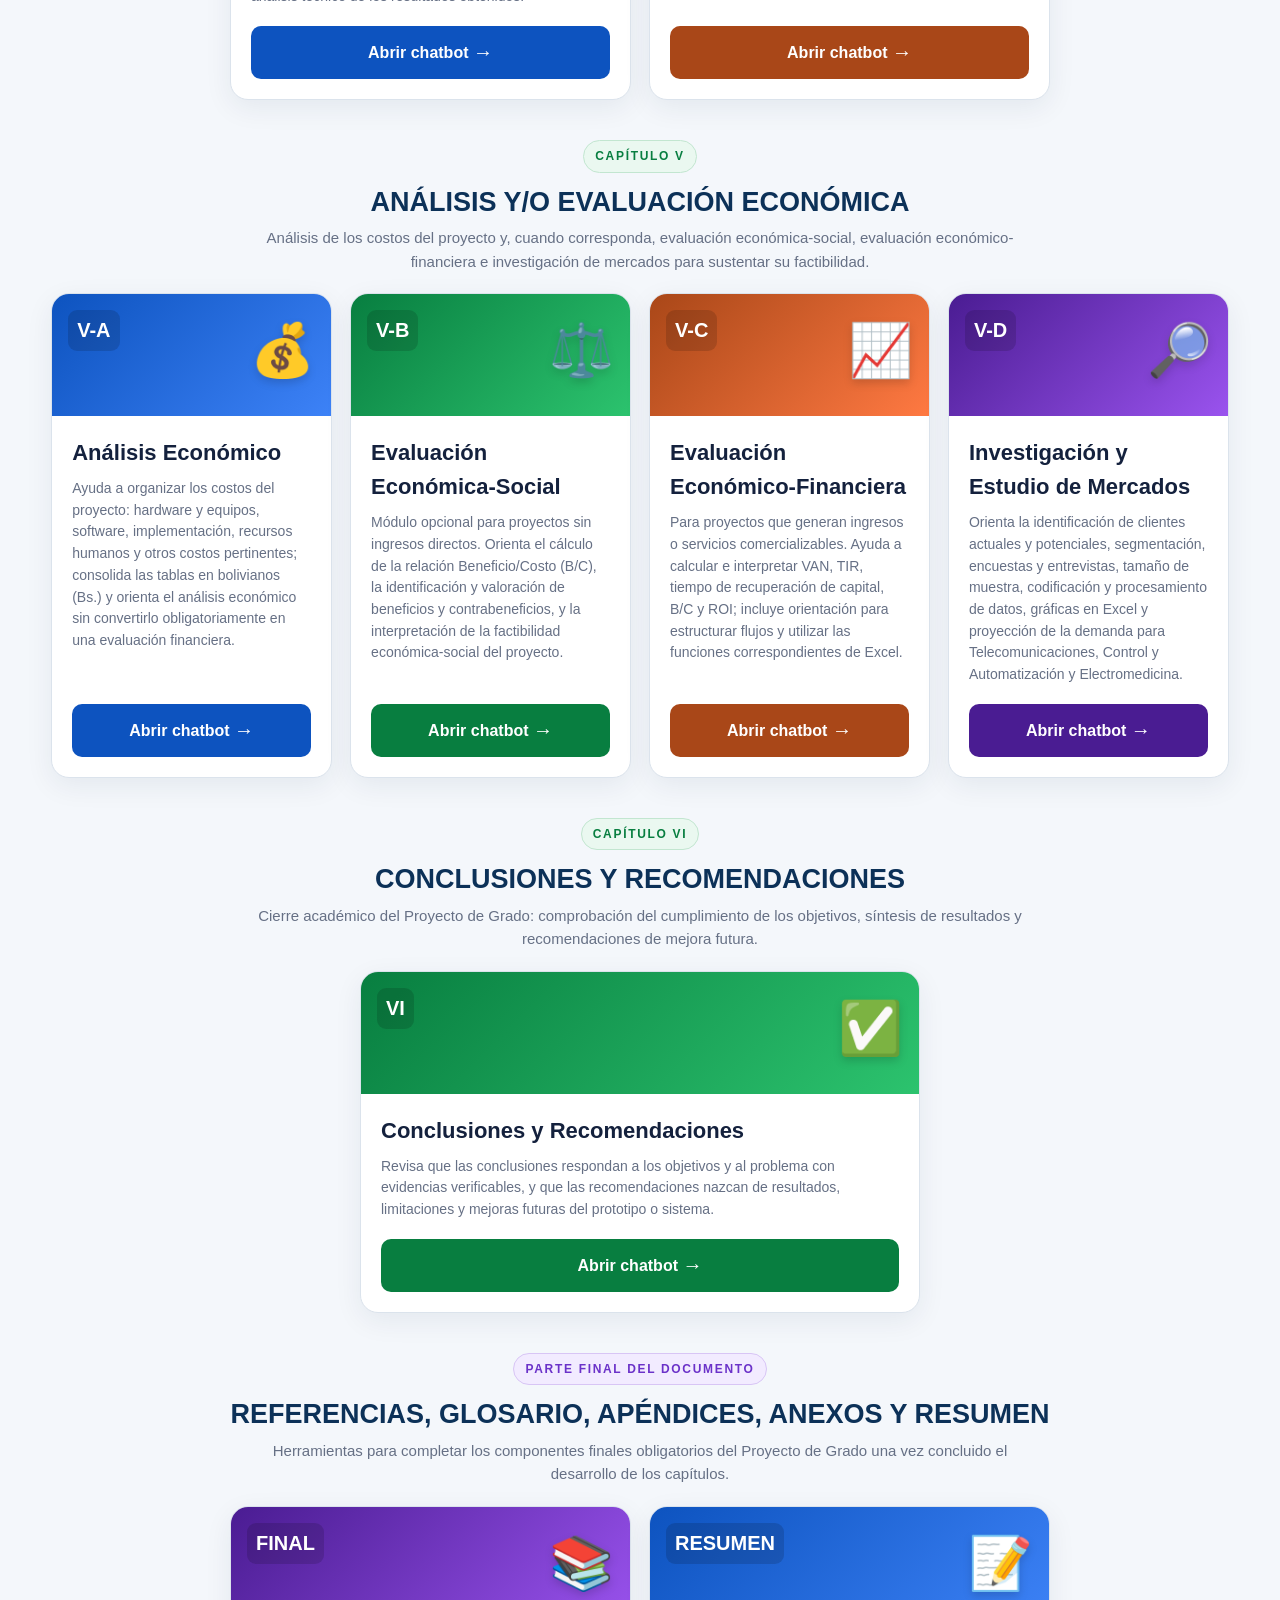
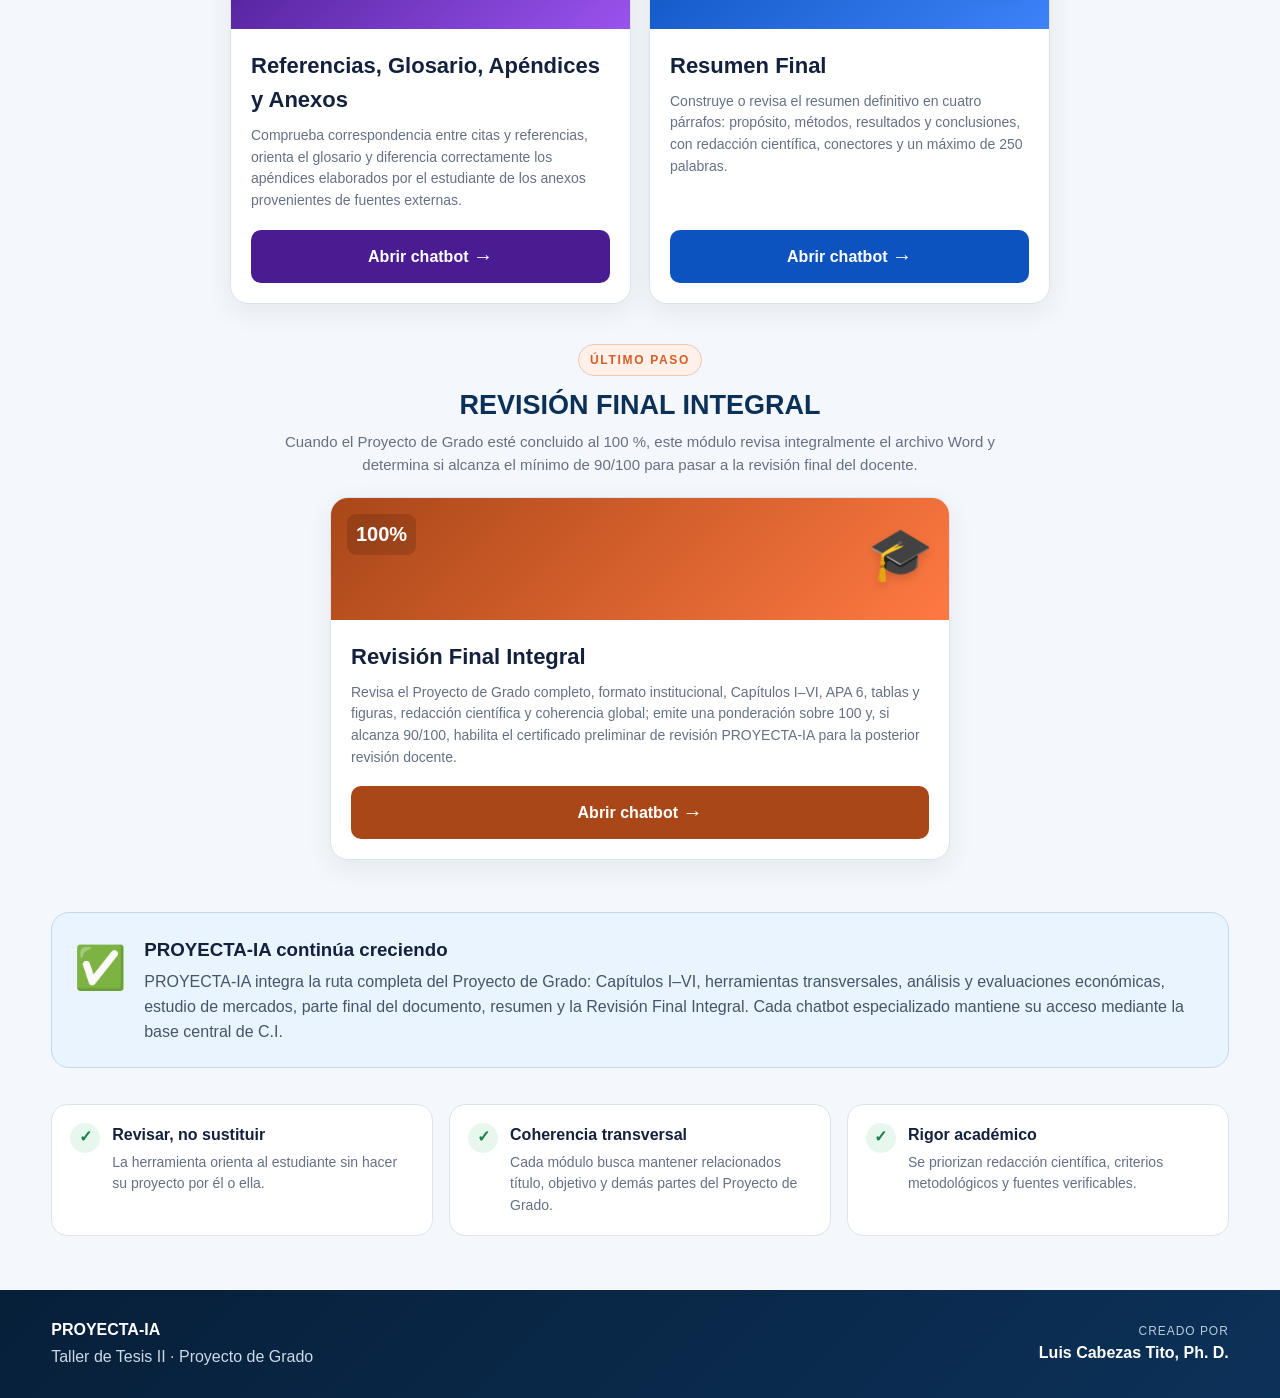
==== commit 85c8dc47: "Add files via upload" ====
--- a/index.html
+++ b/index.html
@@ -236,11 +236,11 @@
 
     <section class="wrap chapter-heading transversal-heading" aria-label="Herramientas transversales">
       <span>HERRAMIENTAS TRANSVERSALES</span>
-      <h2>CITAS, REFERENCIAS, FIGURAS, TABLAS, APA Y DEFENSA</h2>
-      <p>Herramientas de apoyo que acompañan la redacción académica, el formato del documento y la preparación de la predefensa o defensa final del Proyecto de Grado.</p>
-    </section>
-
-    <section class="wrap cards transversal-cards" aria-label="Herramientas transversales de redacción, APA 6, APA 7, figuras, tablas y defensa">
+      <h2>REDACCIÓN, CITAS, REFERENCIAS, FIGURAS, TABLAS, APA Y DEFENSA</h2>
+      <p>Herramientas de apoyo que acompañan la redacción académica, la cohesión del texto, el formato del documento y la preparación de la predefensa o defensa final del Proyecto de Grado.</p>
+    </section>
+
+    <section class="wrap cards transversal-cards" aria-label="Herramientas transversales de redacción, viñetas, conectores, párrafos, APA 6, APA 7, figuras, tablas y defensa">
       <article class="module-card purple">
         <div class="module-top">
           <span class="module-number">APA 6</span>
@@ -287,6 +287,39 @@
             incluye ejemplos y permite descargar el archivo APASeventhEdition.xsl para añadir APA 7 a Microsoft Word.
           </p>
           <a class="module-link" href="https://luisctito-sketch.github.io/proyecta-ia-apa7/">
+            Abrir chatbot <span>→</span>
+          </a>
+        </div>
+      </article>
+
+      <article class="module-card purple">
+        <div class="module-top">
+          <span class="module-number">REDACCIÓN</span>
+          <div class="module-icon">✍️</div>
+        </div>
+        <div class="module-body">
+          <h3>Viñetas, Conectores y Párrafos</h3>
+          <p>
+            Enseña el uso coherente de viñetas y enumeraciones, conectores según su relación lógica y construcción de párrafos académicos; incluye ejemplos para Telecomunicaciones, Control y Automatización y Electromedicina, además de un revisor de TXT, DOCX y PDF.
+          </p>
+          <a class="module-link" href="https://luisctito-sketch.github.io/proyecta-ia-redaccion-academica/">
+            Abrir chatbot <span>→</span>
+          </a>
+        </div>
+      </article>
+
+      <article class="module-card blue">
+        <div class="module-top">
+          <span class="module-number">CARTAS</span>
+          <div class="module-icon">📄</div>
+        </div>
+        <div class="module-body">
+          <h3>Cartas Académicas</h3>
+          <p>
+            Orienta y proporciona modelos editables para la carta-aval o conformidad del tutor y para solicitudes
+            de cambio de título, Objetivo General y Objetivos Específicos dirigidas al Honorable Consejo de Carrera.
+          </p>
+          <a class="module-link" href="https://luisctito-sketch.github.io/proyecta-ia-cartas-academicas/">
             Abrir chatbot <span>→</span>
           </a>
         </div>
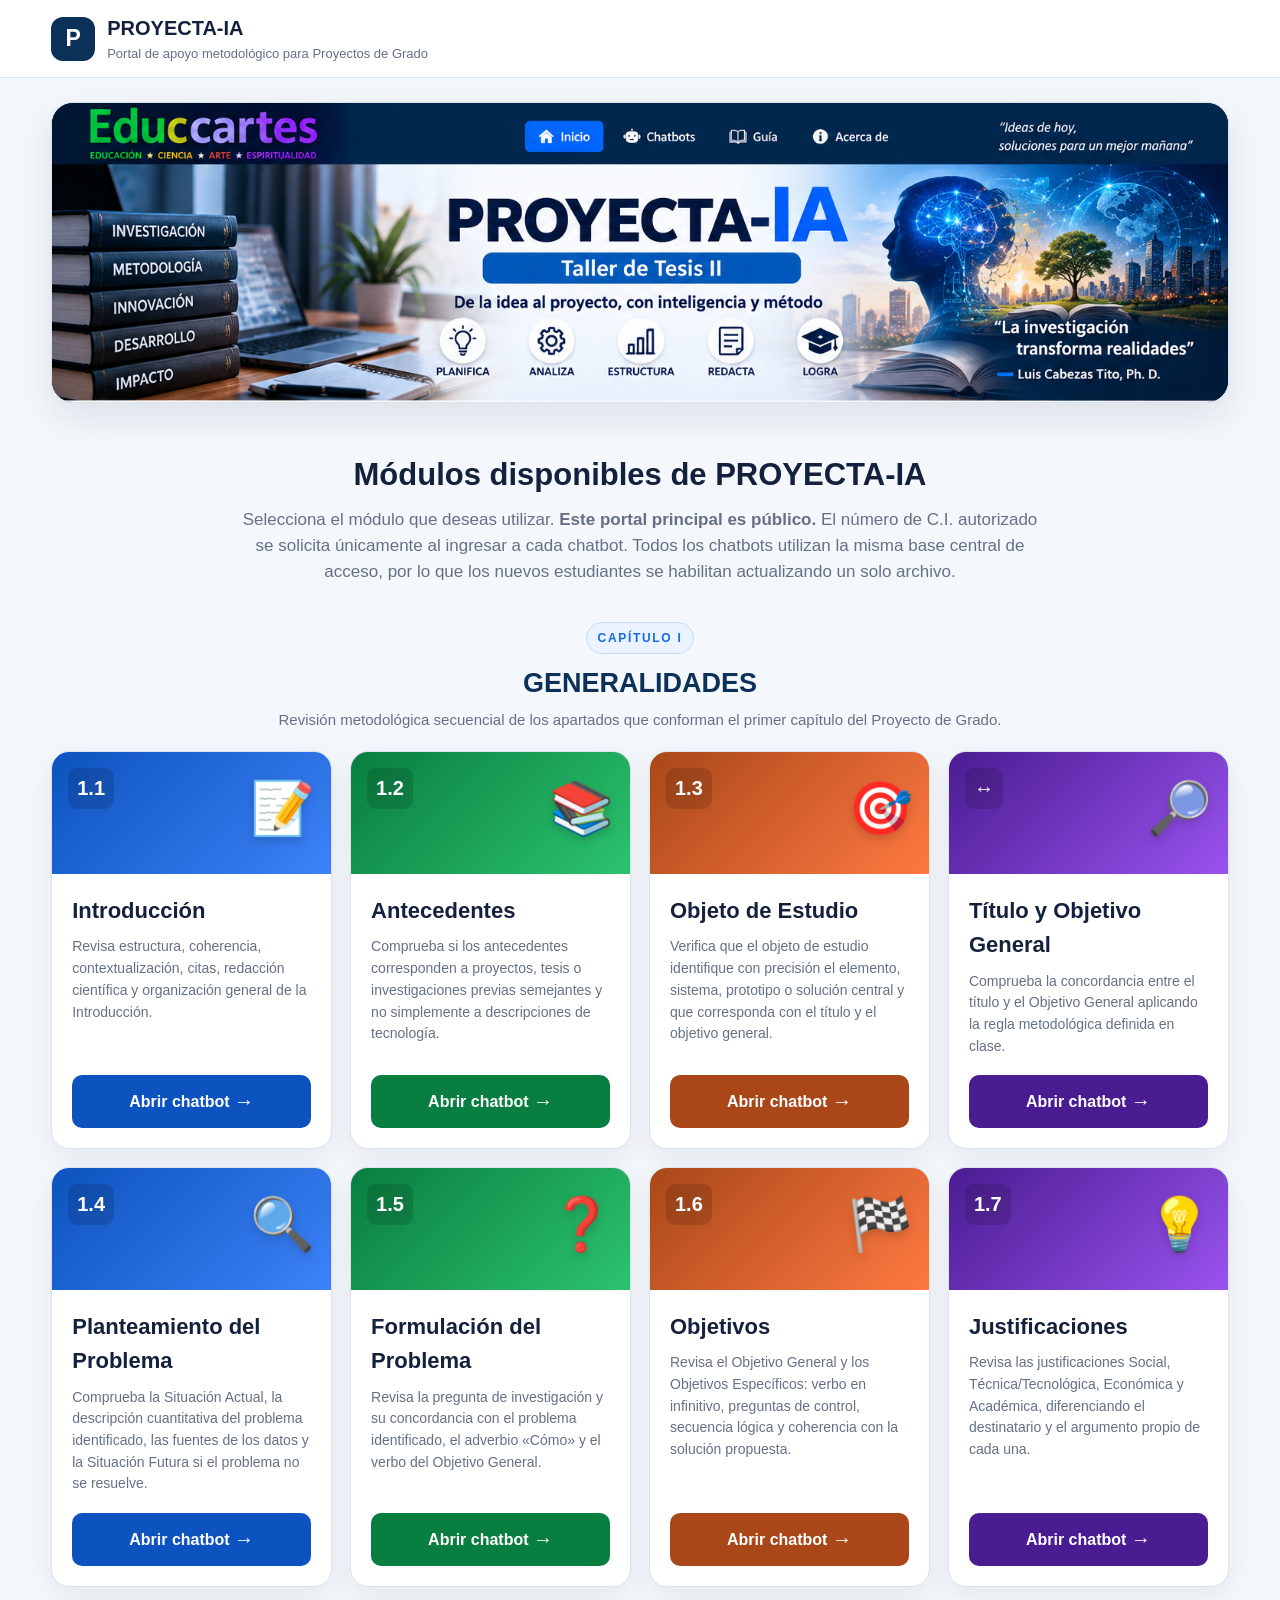
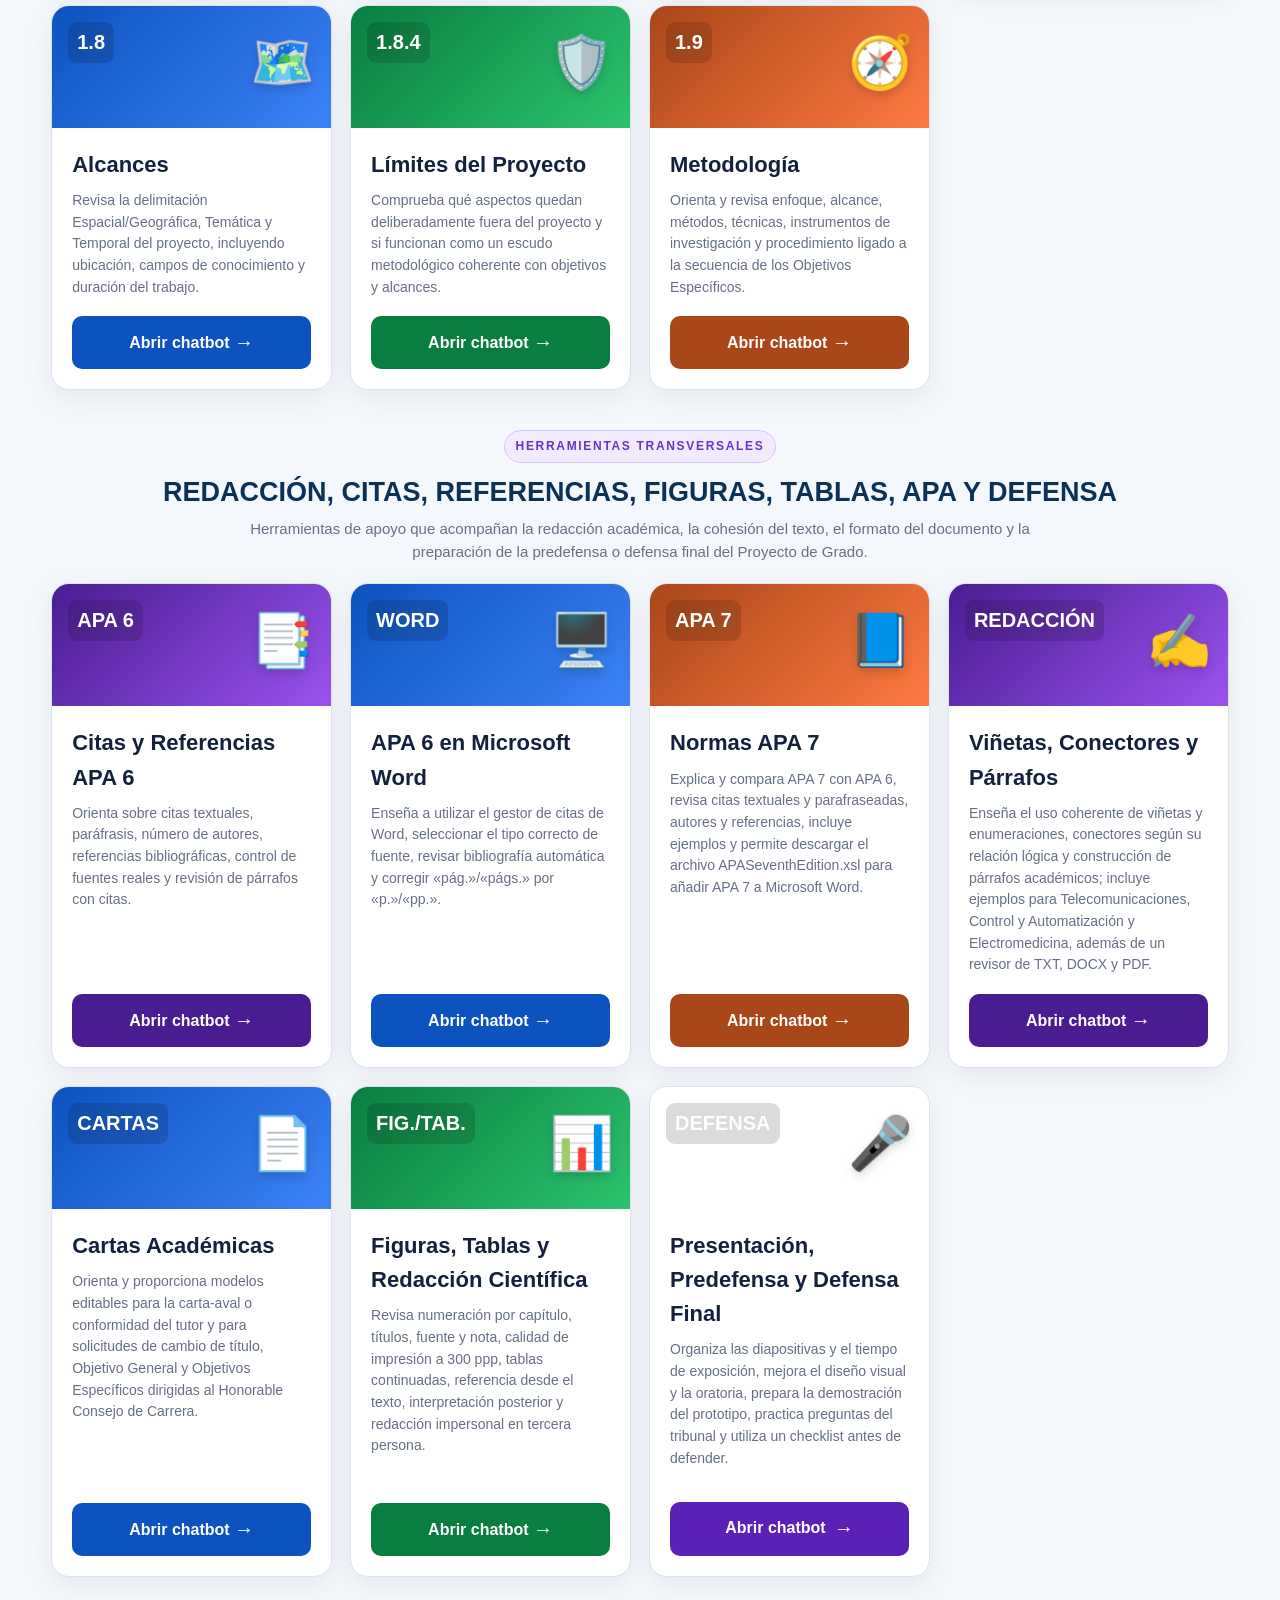
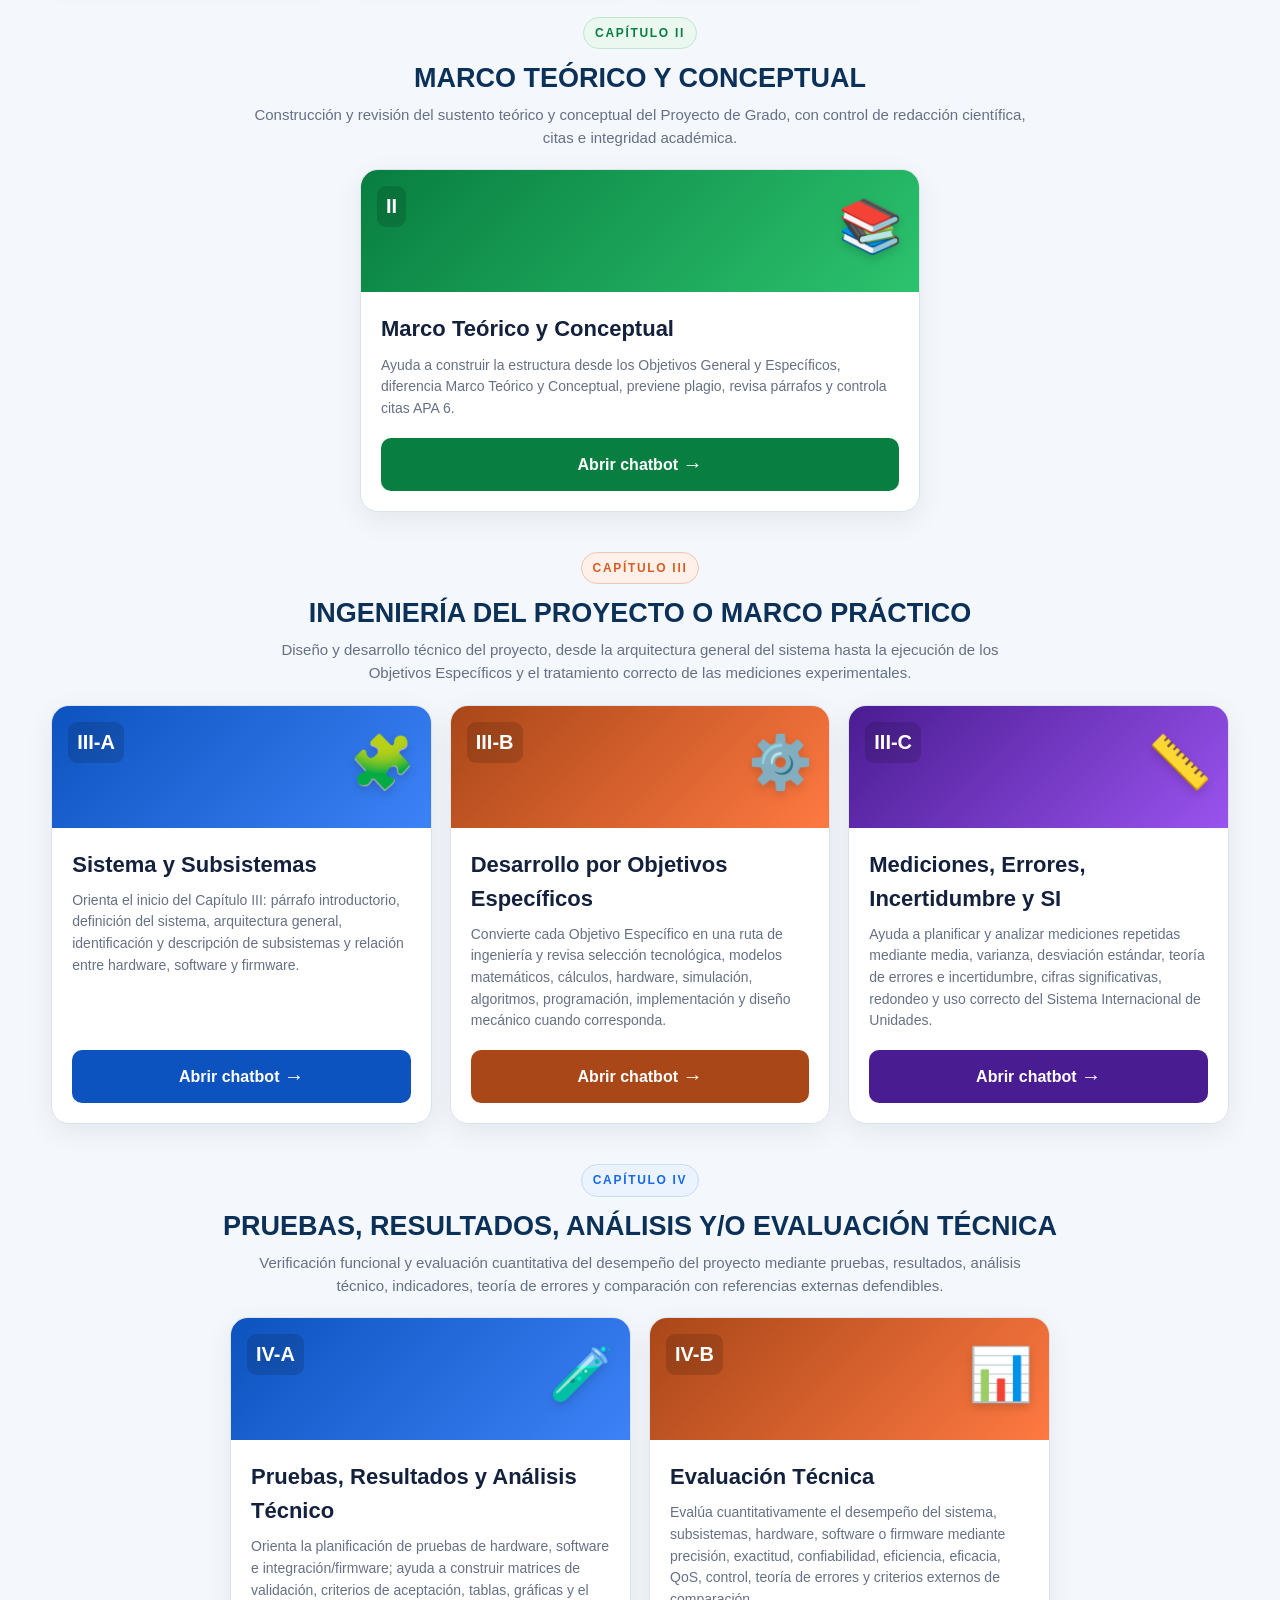
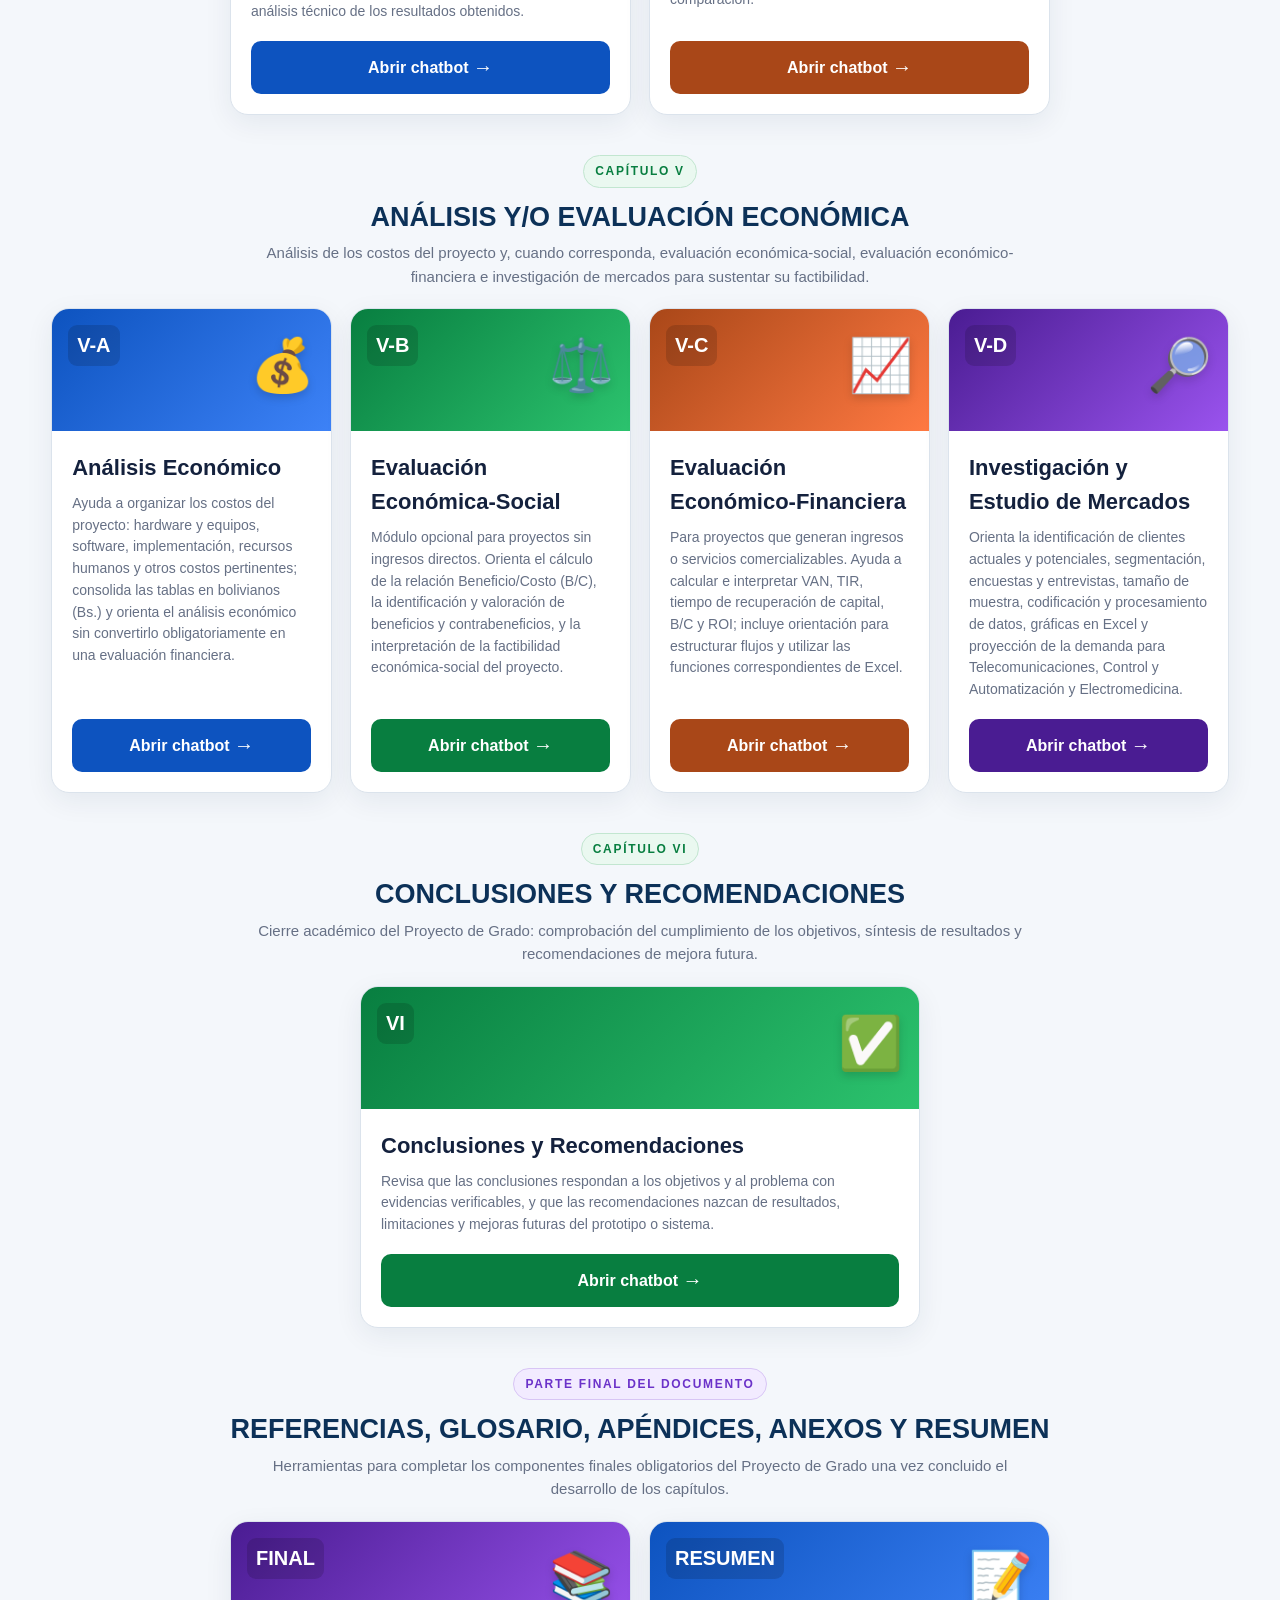
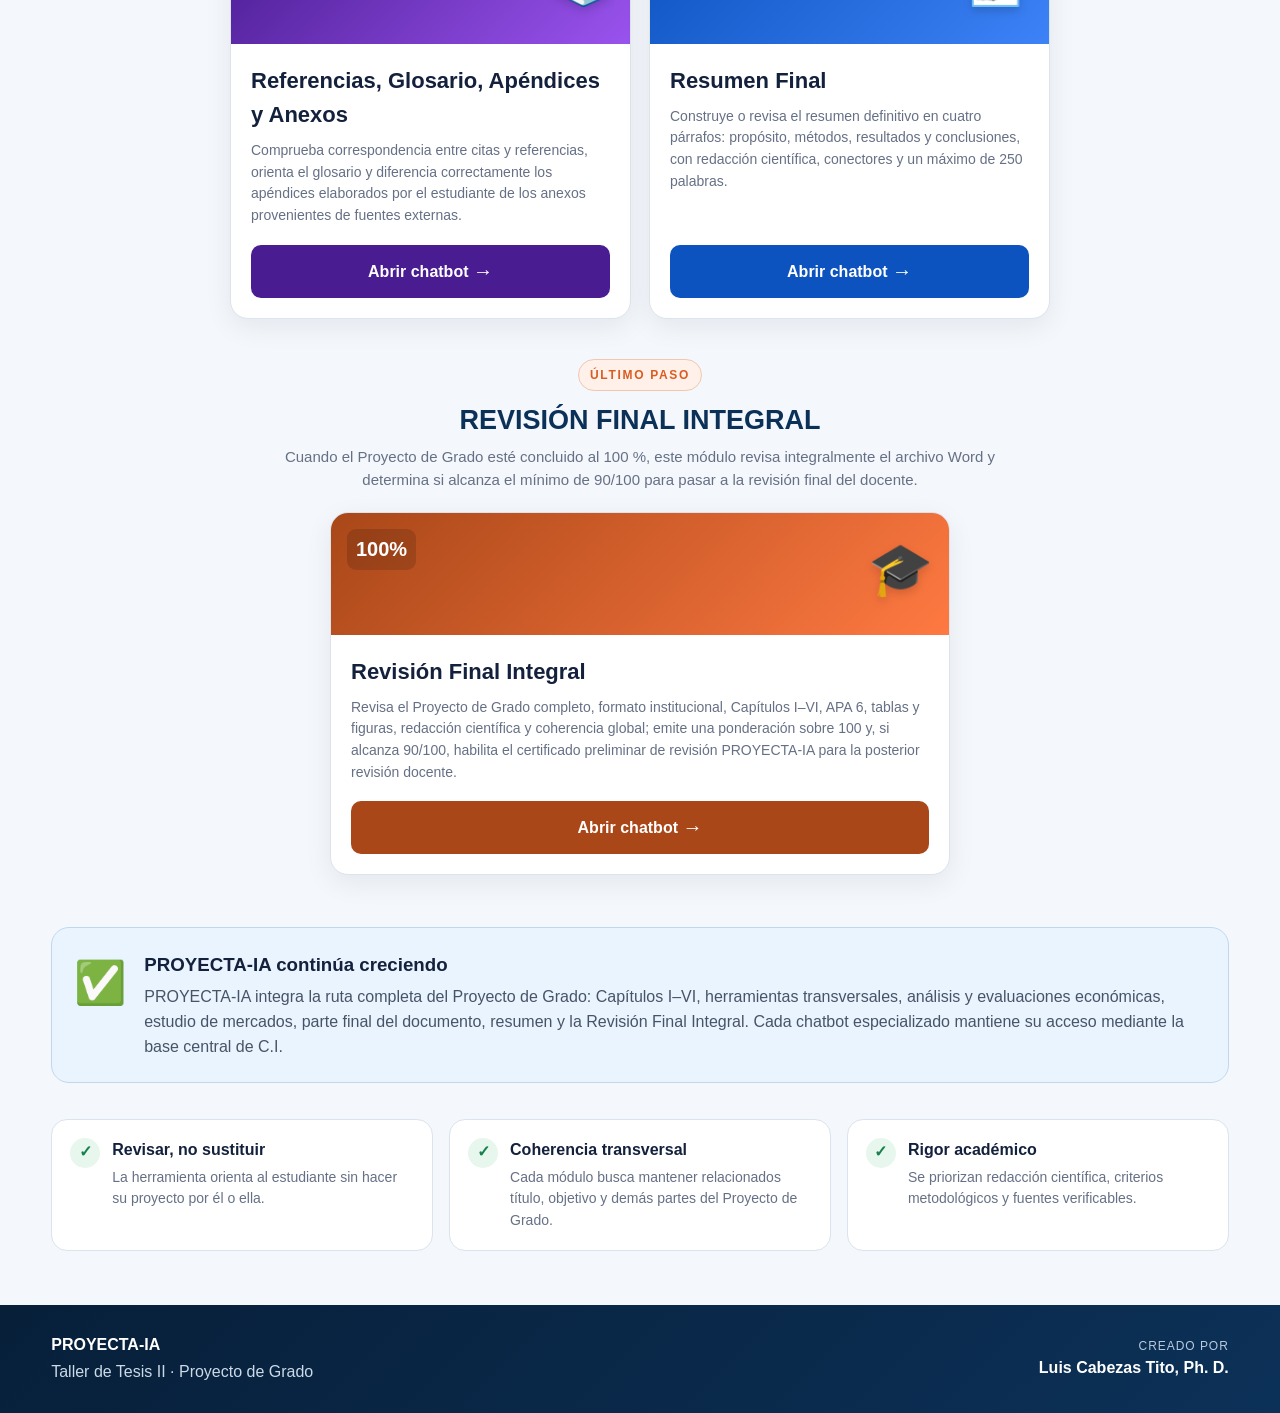
==== commit f0be97e8: "Add files via upload" ====
--- a/index.html
+++ b/index.html
@@ -6,6 +6,39 @@
   <meta name="description" content="Portal PROYECTA-IA para Taller de Tesis II y elaboración de Proyectos de Grado.">
   <title>PROYECTA-IA | Taller de Tesis II</title>
   <link rel="stylesheet" href="styles.css">
+
+  <style>
+    /* Corrección puntual: botón visible del chatbot DEFENSA. No altera las demás tarjetas. */
+    .module-card.defensa-card { position: relative; }
+    .module-card.defensa-card .module-body { padding-bottom: 88px; }
+    .module-card.defensa-card .defensa-link {
+      position: absolute !important;
+      left: 20px !important;
+      right: 20px !important;
+      bottom: 20px !important;
+      width: auto !important;
+      min-height: 54px !important;
+      display: flex !important;
+      align-items: center !important;
+      justify-content: center !important;
+      gap: 8px !important;
+      padding: 0 18px !important;
+      background: #5b21b6 !important;
+      color: #ffffff !important;
+      border-radius: 10px !important;
+      text-decoration: none !important;
+      font-weight: 800 !important;
+      opacity: 1 !important;
+      visibility: visible !important;
+      z-index: 20 !important;
+      box-sizing: border-box !important;
+    }
+    .module-card.defensa-card .defensa-link:hover,
+    .module-card.defensa-card .defensa-link:focus-visible {
+      filter: brightness(1.08);
+      transform: translateY(-1px);
+    }
+  </style>
 </head>
 <body>
   <!-- PROYECTA-IA PORTAL VISUAL V2 - portada universal con Educcartes -->
@@ -342,7 +375,7 @@
         </div>
       </article>
 
-      <article class="module-card teal">
+      <article class="module-card teal defensa-card">
         <div class="module-top">
           <span class="module-number">DEFENSA</span>
           <div class="module-icon">🎤</div>
@@ -353,7 +386,7 @@
             Organiza las diapositivas y el tiempo de exposición, mejora el diseño visual y la oratoria,
             prepara la demostración del prototipo, practica preguntas del tribunal y utiliza un checklist antes de defender.
           </p>
-          <a class="module-link" href="./defensa/">
+          <a class="module-link defensa-link" href="https://luisctito-sketch.github.io/proyecta-ia/defensa/" aria-label="Abrir chatbot de Presentación, Predefensa y Defensa Final">
             Abrir chatbot <span>→</span>
           </a>
         </div>
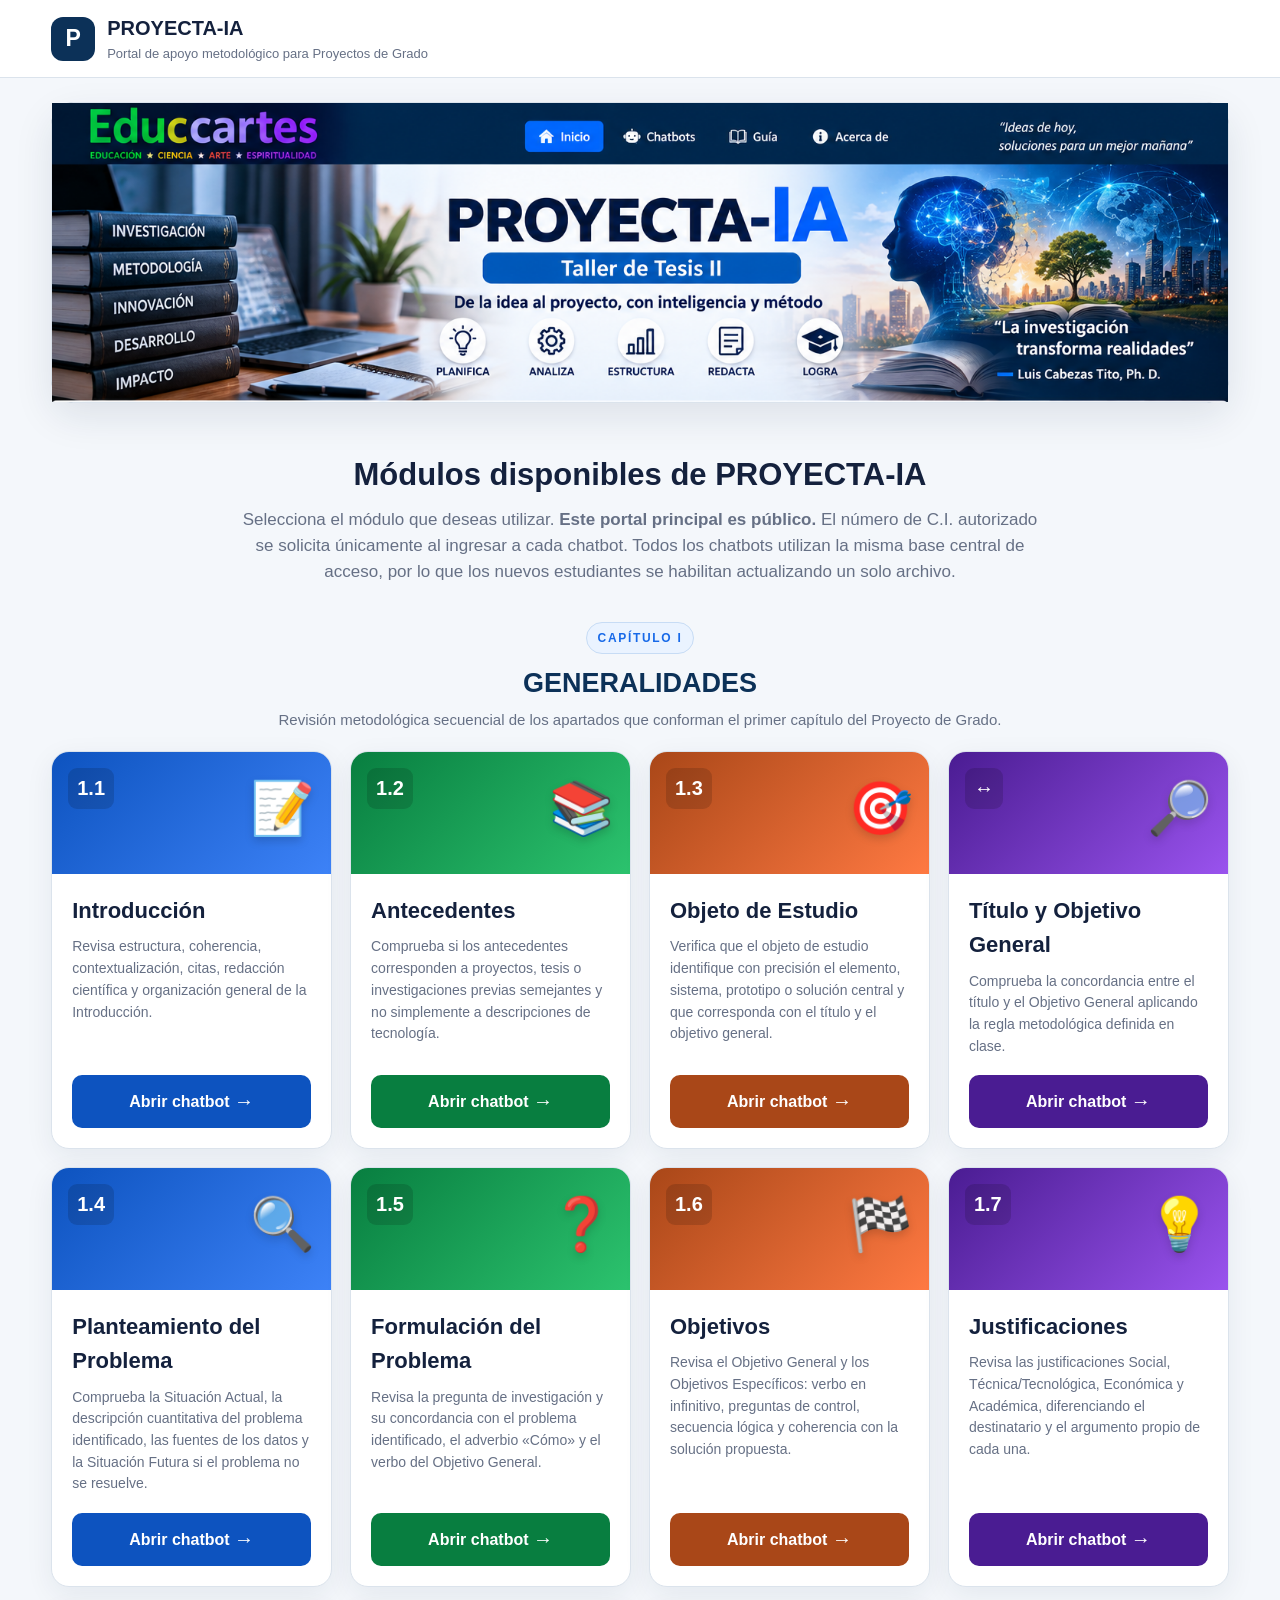
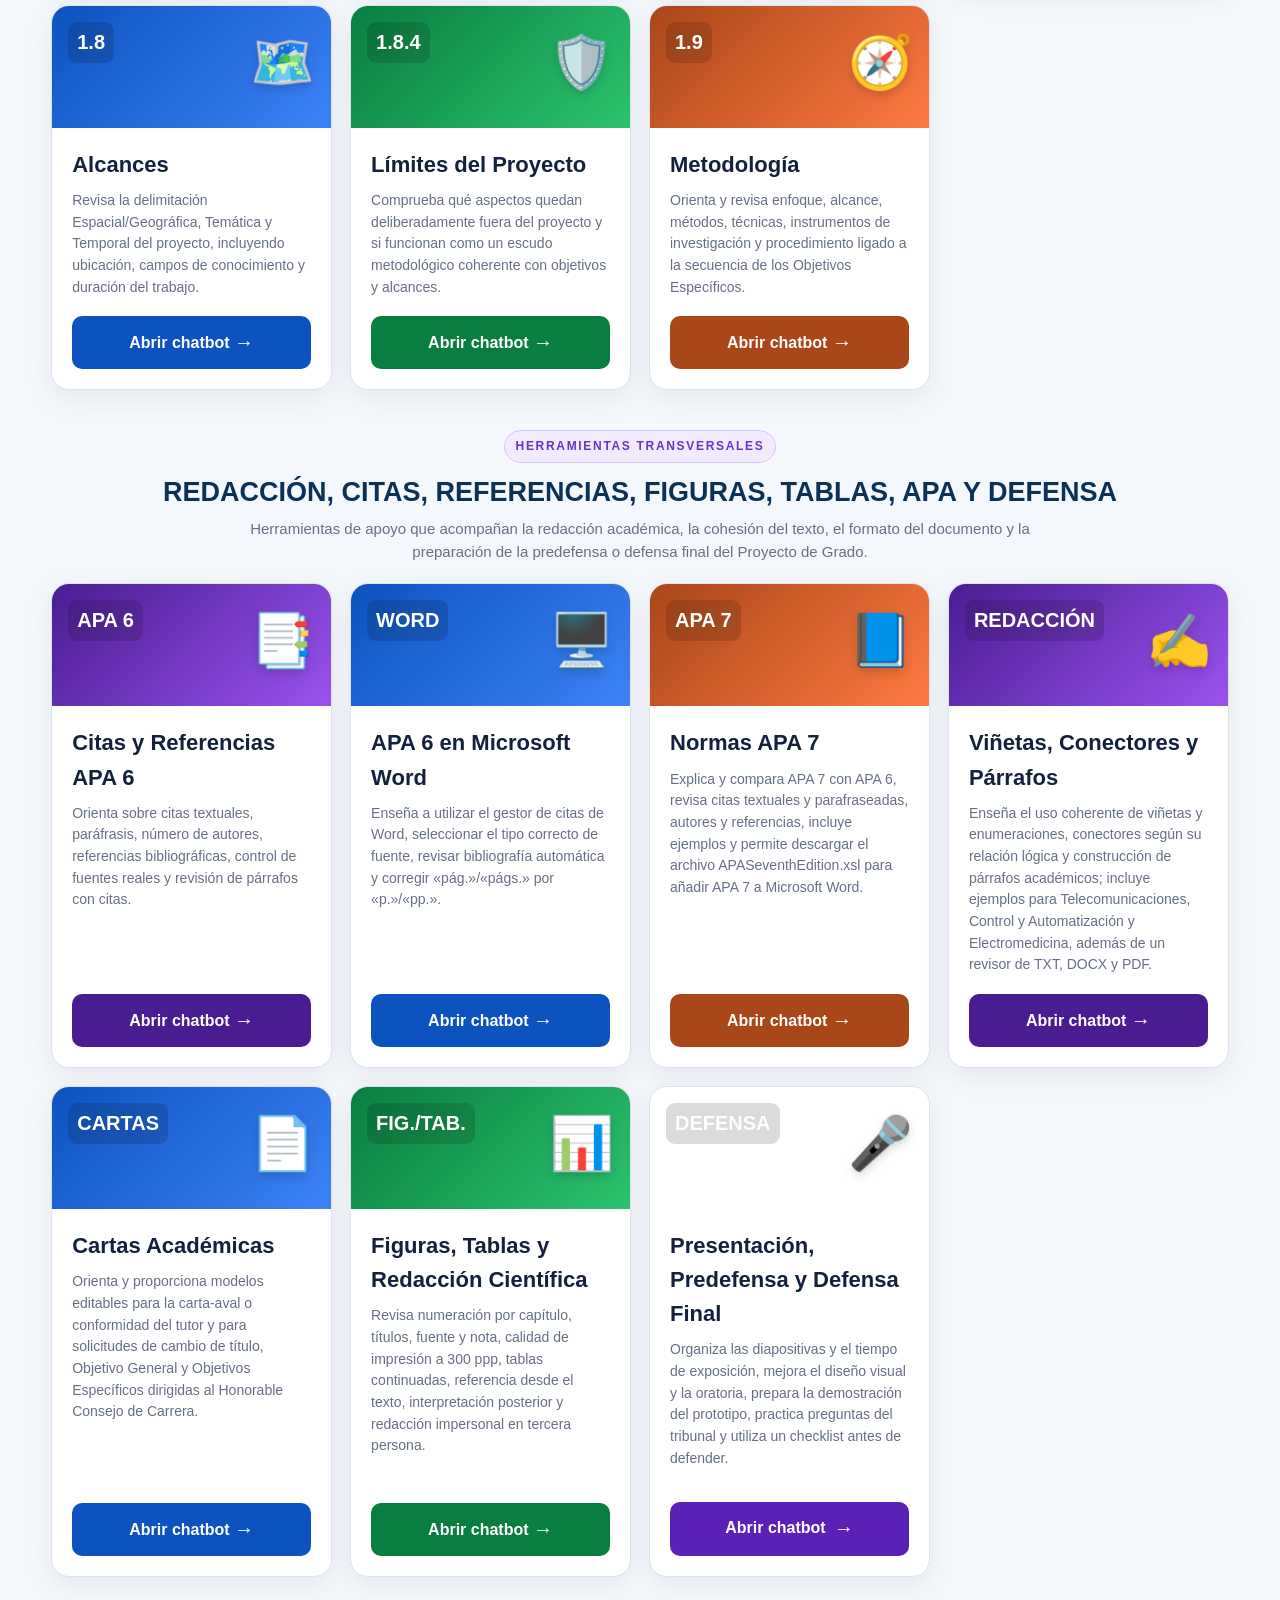
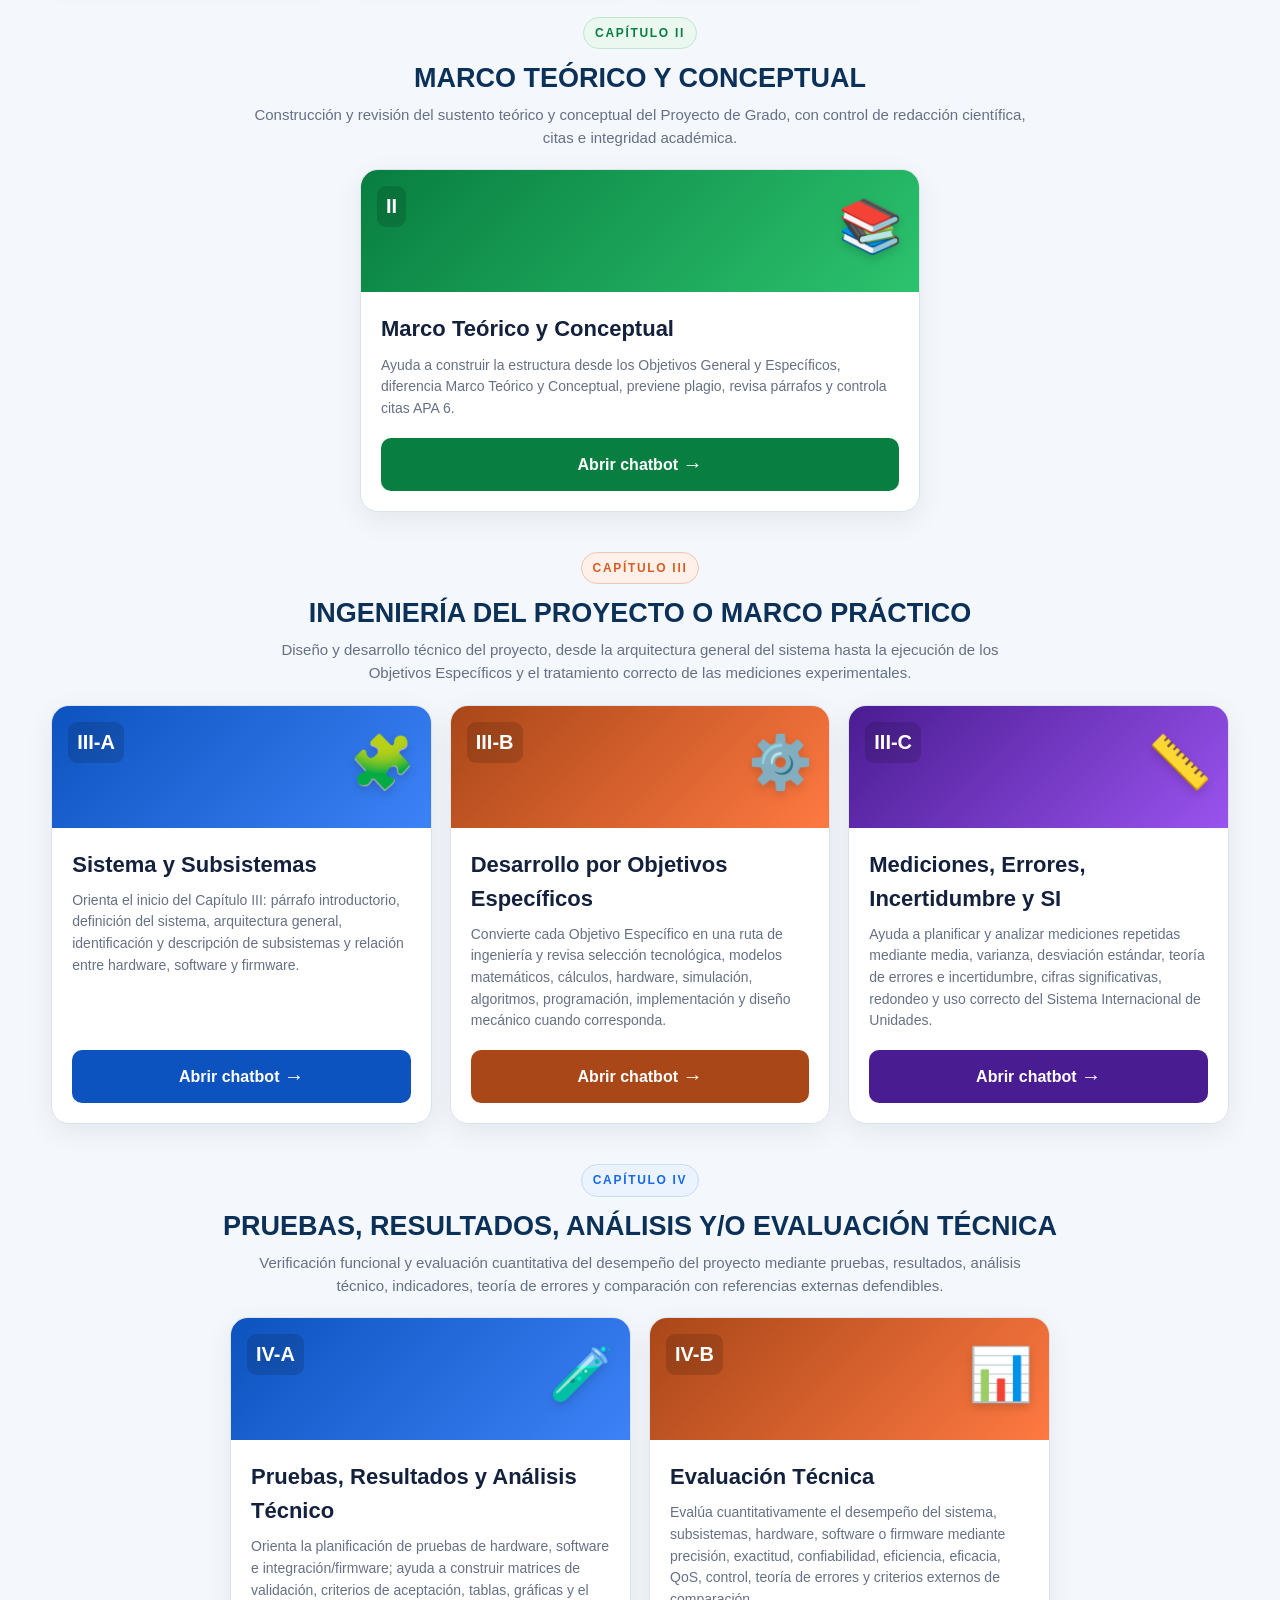
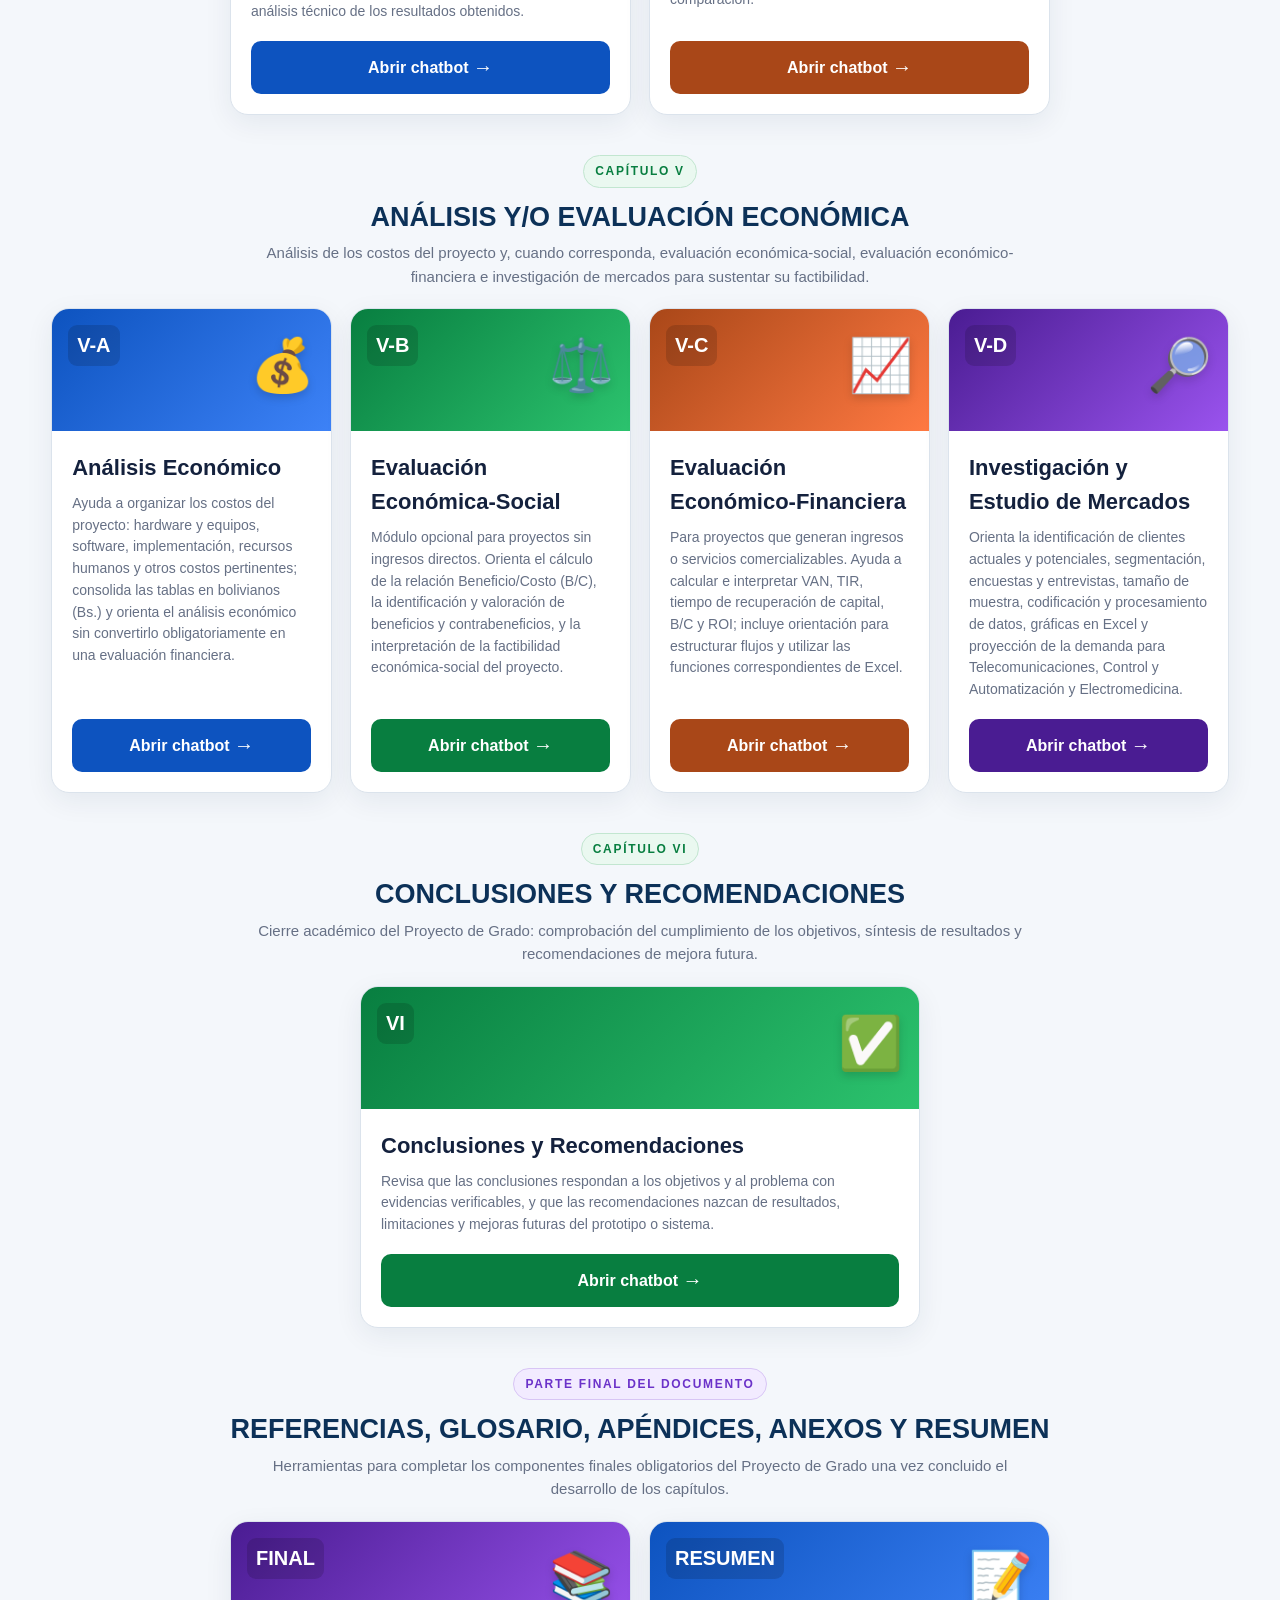
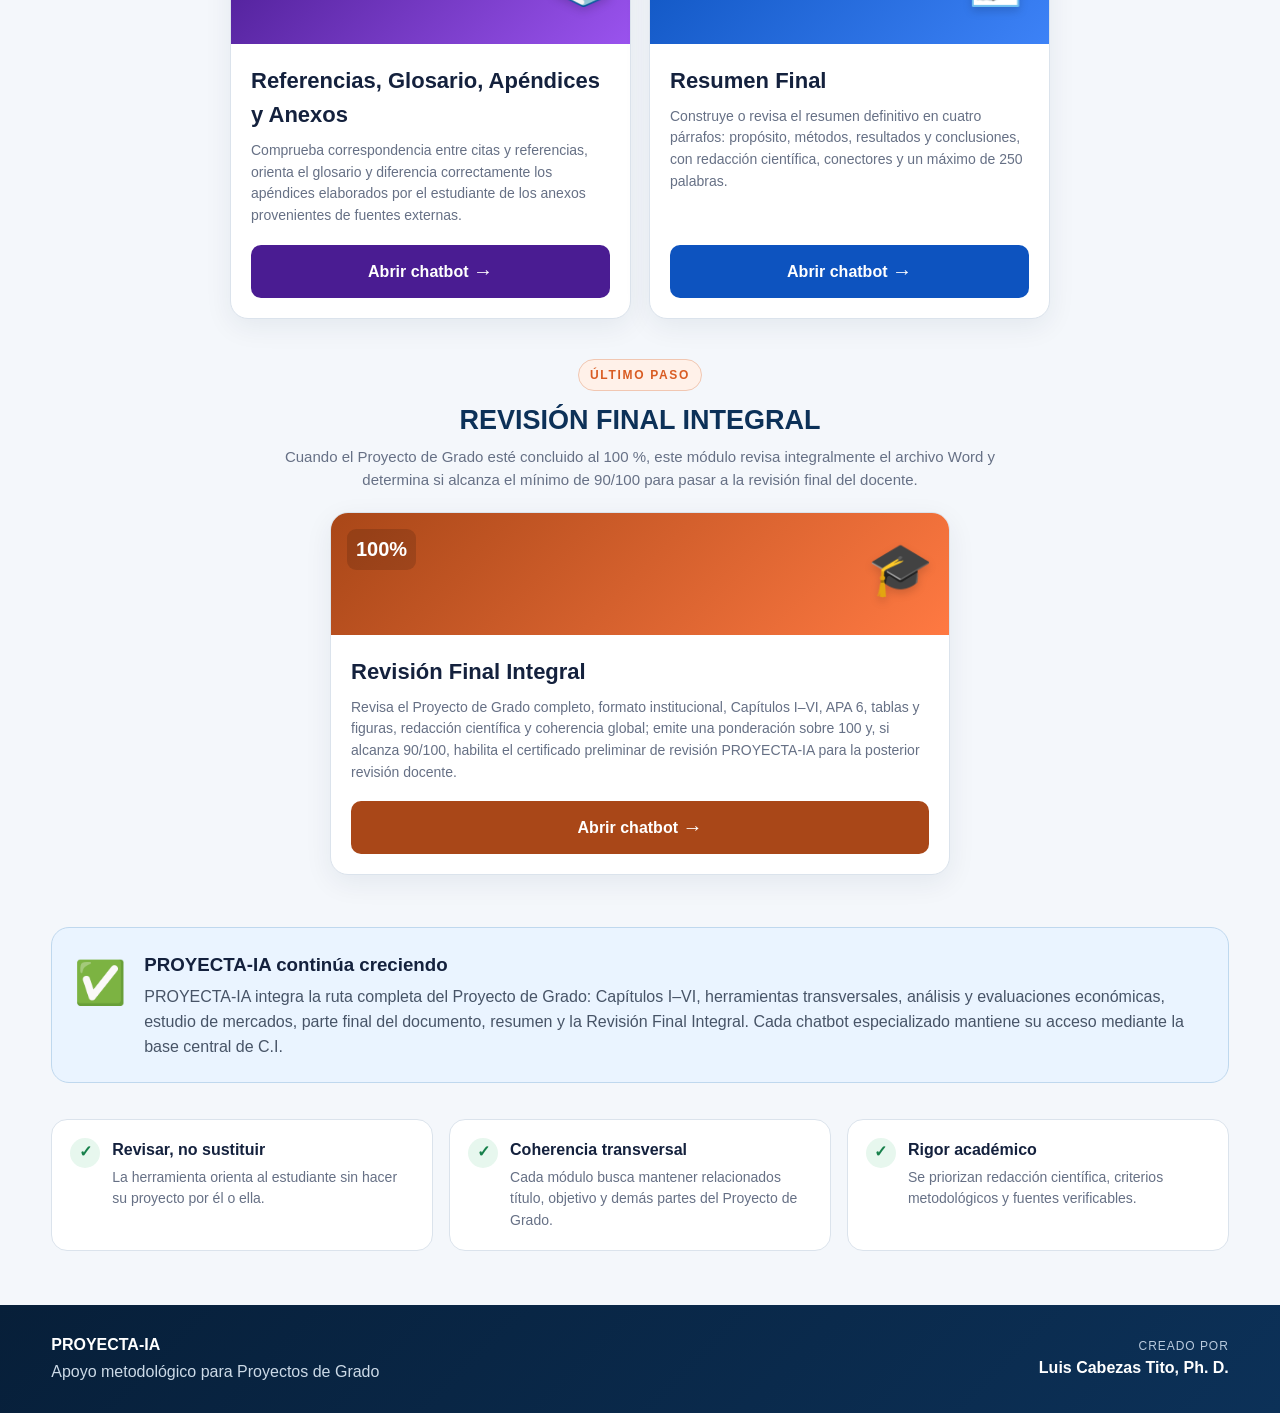
==== commit ff024a59: "Add files via upload" ====
--- a/index.html
+++ b/index.html
@@ -1,13 +1,12 @@
 <!doctype html>
 <html lang="es">
 <head>
-  <meta charset="utf-8">
-  <meta name="viewport" content="width=device-width, initial-scale=1">
-  <meta name="description" content="Portal PROYECTA-IA para Taller de Tesis II y elaboración de Proyectos de Grado.">
-  <title>PROYECTA-IA | Taller de Tesis II</title>
-  <link rel="stylesheet" href="styles.css">
-
-  <style>
+<meta charset="utf-8"/>
+<meta content="width=device-width, initial-scale=1" name="viewport"/>
+<meta content="Portal PROYECTA-IA de apoyo metodológico, académico y técnico para Proyectos de Grado." name="description"/>
+<title>PROYECTA-IA | Proyectos de Grado</title>
+<link href="styles.css" rel="stylesheet"/>
+<style>
     /* Corrección puntual: botón visible del chatbot DEFENSA. No altera las demás tarjetas. */
     .module-card.defensa-card { position: relative; }
     .module-card.defensa-card .module-body { padding-bottom: 88px; }
@@ -39,704 +38,933 @@
       transform: translateY(-1px);
     }
   </style>
-</head>
+<style id="proyecta-nav-enhancements">
+/* PROYECTA-IA · navegación funcional sobre la portada existente.
+   Mantiene intacta la imagen y el diseño del portal. */
+.hero-banner { position: relative !important; overflow: visible !important; }
+.hero-banner > img { display:block; width:100%; height:auto; }
+.portal-hotspot {
+  position:absolute; top:4.1%; height:12.8%; z-index:45;
+  border:0; padding:0; margin:0; background:transparent;
+  color:transparent; font-size:0; cursor:pointer; border-radius:10px;
+}
+.portal-hotspot:focus-visible { outline:3px solid #38bdf8; outline-offset:2px; }
+.portal-hotspot.home { left:40.1%; width:7.0%; }
+.portal-hotspot.chatbots { left:47.4%; width:9.0%; }
+.portal-hotspot.guide { left:56.7%; width:6.5%; }
+.portal-hotspot.about { left:63.5%; width:9.0%; }
+
+.portal-chatbot-dropdown {
+  position:absolute; z-index:80; top:18.2%; left:39.8%; right:3.2%;
+  background:#ffffff; color:#0f2340; border:1px solid #dbe4ef;
+  border-radius:16px; box-shadow:0 18px 50px rgba(3,24,53,.30);
+  padding:16px; max-height:min(70vh,620px); overflow:auto;
+}
+.portal-chatbot-dropdown[hidden] { display:none !important; }
+.portal-dropdown-head { display:flex; align-items:flex-start; justify-content:space-between; gap:16px; margin-bottom:10px; }
+.portal-dropdown-head h3 { margin:0; font:800 19px/1.2 Arial,Helvetica,sans-serif; color:#071b38; }
+.portal-dropdown-head p { margin:4px 0 0; font:400 12px/1.4 Arial,Helvetica,sans-serif; color:#64748b; }
+.portal-dropdown-close, .portal-dialog-close {
+  border:0; background:#eef4fb; color:#17324d; border-radius:999px; width:34px; height:34px;
+  font-size:20px; line-height:1; cursor:pointer; flex:0 0 auto;
+}
+.portal-menu-search {
+  width:100%; box-sizing:border-box; border:1px solid #cbd5e1; border-radius:10px;
+  padding:10px 12px; font:500 14px Arial,Helvetica,sans-serif; margin:4px 0 12px;
+}
+.portal-menu-groups { display:grid; grid-template-columns:repeat(2,minmax(0,1fr)); gap:12px; }
+.portal-menu-group { border:1px solid #e2e8f0; border-radius:12px; padding:10px; background:#f8fbff; }
+.portal-menu-group h4 { margin:0 0 7px; color:#075985; font:800 12px/1.3 Arial,Helvetica,sans-serif; text-transform:uppercase; letter-spacing:.03em; }
+.portal-menu-items { display:grid; gap:5px; }
+.portal-menu-item {
+  display:flex; align-items:center; gap:8px; text-decoration:none; color:#102a43;
+  padding:7px 8px; border-radius:8px; font:600 12.5px/1.35 Arial,Helvetica,sans-serif;
+}
+.portal-menu-item:hover, .portal-menu-item:focus-visible { background:#e7f1ff; color:#0755c7; outline:none; }
+.portal-menu-code { min-width:42px; color:#64748b; font-weight:800; font-size:11px; }
+
+.portal-dialog {
+  width:min(900px,calc(100vw - 36px)); max-height:min(82vh,760px); padding:0;
+  border:0; border-radius:18px; box-shadow:0 24px 70px rgba(3,24,53,.38); color:#102a43;
+}
+.portal-dialog::backdrop { background:rgba(3,24,53,.62); backdrop-filter:blur(2px); }
+.portal-dialog-shell { background:#fff; }
+.portal-dialog-header {
+  display:flex; align-items:center; justify-content:space-between; gap:18px;
+  padding:18px 22px; background:linear-gradient(135deg,#07386d,#0b5fa8); color:#fff;
+}
+.portal-dialog-header h2 { margin:0; font:800 24px/1.2 Arial,Helvetica,sans-serif; color:#fff; }
+.portal-dialog-header p { margin:4px 0 0; font:400 13px/1.4 Arial,Helvetica,sans-serif; color:#dbeafe; }
+.portal-dialog-body { padding:22px; overflow:auto; max-height:calc(82vh - 95px); font:400 15px/1.62 Arial,Helvetica,sans-serif; }
+.portal-dialog-body h3 { margin:20px 0 8px; color:#0b4f8a; font-size:18px; }
+.portal-dialog-body h3:first-child { margin-top:0; }
+.portal-dialog-body p { margin:0 0 12px; }
+.portal-dialog-body ol, .portal-dialog-body ul { padding-left:22px; margin:8px 0 14px; }
+.portal-dialog-body li { margin:5px 0; }
+.portal-info-box { background:#f0f7ff; border-left:4px solid #1677d2; border-radius:8px; padding:12px 14px; margin:12px 0 16px; }
+.portal-profile { display:grid; grid-template-columns:1fr 1fr; gap:12px 20px; margin:12px 0; }
+.portal-profile-item { background:#f8fafc; border:1px solid #e2e8f0; border-radius:10px; padding:10px 12px; }
+.portal-profile-item strong { display:block; color:#0b4f8a; margin-bottom:2px; }
+.portal-links { display:grid; grid-template-columns:repeat(2,minmax(0,1fr)); gap:9px; margin:10px 0; }
+.portal-links a { display:block; text-decoration:none; background:#f4f8fc; border:1px solid #dbe4ef; border-radius:10px; padding:10px 12px; color:#0755c7; font-weight:700; }
+.portal-links a:hover { background:#e7f1ff; }
+.portal-contact { display:flex; flex-wrap:wrap; gap:10px; margin-top:10px; }
+.portal-contact a, .portal-contact span { background:#eef6ff; border-radius:999px; padding:7px 11px; color:#153a60; text-decoration:none; font-weight:600; }
+
+@media (max-width:900px) {
+  .portal-chatbot-dropdown { position:fixed; top:12px; left:12px; right:12px; max-height:calc(100vh - 24px); }
+  .portal-menu-groups { grid-template-columns:1fr; }
+  .portal-profile, .portal-links { grid-template-columns:1fr; }
+}
+@media (max-width:620px) {
+  .portal-dialog { width:calc(100vw - 18px); }
+  .portal-dialog-header { padding:15px; }
+  .portal-dialog-header h2 { font-size:20px; }
+  .portal-dialog-body { padding:16px; }
+  /* La portada sigue siendo la navegación visual; ampliamos levemente las zonas táctiles. */
+  .portal-hotspot { top:2.5%; height:16%; }
+}
+</style></head>
 <body>
-  <!-- PROYECTA-IA PORTAL VISUAL V2 - portada universal con Educcartes -->
+<!-- PROYECTA-IA PORTAL VISUAL V2 - portada universal con Educcartes -->
 <header class="topbar">
-    <div class="wrap topbar-inner">
-      <div class="brand">
-        <div class="brand-mark">P</div>
-        <div>
-          <h1>PROYECTA-IA</h1>
-          <p>Portal de apoyo metodológico para Proyectos de Grado</p>
-        </div>
-      </div>
-    </div>
-  </header>
-
-  <main>
-    <section class="hero-banner wrap">
-      <img
-        src="portada_proyecta_ia_universal_v2.png"
-        alt="PROYECTA-IA - Taller de Tesis II - Educcartes"
-      >
-    </section>
-
-    <section class="wrap intro">
-      <h2>Módulos disponibles de PROYECTA-IA</h2>
-      <p>
+<div class="wrap topbar-inner">
+<div class="brand">
+<div class="brand-mark">P</div>
+<div>
+<h1>PROYECTA-IA</h1>
+<p>Portal de apoyo metodológico para Proyectos de Grado</p>
+</div>
+</div>
+</div>
+</header>
+<main>
+<section class="hero-banner wrap">
+<img alt="PROYECTA-IA - Taller de Tesis II - Educcartes" src="portada_proyecta_ia_universal_v2.png"/>
+
+<button aria-label="Inicio" class="portal-hotspot home" id="portalHomeBtn" type="button"></button>
+<button aria-expanded="false" aria-haspopup="true" aria-label="Chatbots" class="portal-hotspot chatbots" id="portalChatbotsBtn" type="button"></button>
+<button aria-label="Guía de usuario" class="portal-hotspot guide" id="portalGuideBtn" type="button"></button>
+<button aria-label="Acerca de PROYECTA-IA" class="portal-hotspot about" id="portalAboutBtn" type="button"></button>
+<div class="portal-chatbot-dropdown" hidden="" id="portalChatbotDropdown">
+<div class="portal-dropdown-head">
+<div>
+<h3>Chatbots de PROYECTA-IA</h3>
+<p>Acceso rápido a todos los módulos actualmente publicados.</p>
+</div>
+<button aria-label="Cerrar menú" class="portal-dropdown-close" id="portalDropdownClose" type="button">×</button>
+</div>
+<input aria-label="Buscar un chatbot" class="portal-menu-search" id="portalMenuSearch" placeholder="Buscar un chatbot…" type="search"/>
+<div class="portal-menu-groups" id="portalMenuGroups"></div>
+</div>
+</section>
+<section class="wrap intro">
+<h2>Módulos disponibles de PROYECTA-IA</h2>
+<p>
         Selecciona el módulo que deseas utilizar. <strong>Este portal principal es público.</strong>
         El número de C.I. autorizado se solicita únicamente al ingresar a cada chatbot. Todos los chatbots
         utilizan la misma base central de acceso, por lo que los nuevos estudiantes se habilitan actualizando un solo archivo.
       </p>
-    </section>
-
-    <section class="wrap chapter-heading" aria-label="Capítulo I">
-      <span>CAPÍTULO I</span>
-      <h2>GENERALIDADES</h2>
-      <p>Revisión metodológica secuencial de los apartados que conforman el primer capítulo del Proyecto de Grado.</p>
-    </section>
-
-    <section class="wrap cards" aria-label="Módulos del Capítulo I de PROYECTA-IA">
-      <article class="module-card blue">
-        <div class="module-top">
-          <span class="module-number">1.1</span>
-          <div class="module-icon">📝</div>
-        </div>
-        <div class="module-body">
-          <h3>Introducción</h3>
-          <p>
+</section>
+<section aria-label="Capítulo I" class="wrap chapter-heading">
+<span>CAPÍTULO I</span>
+<h2>GENERALIDADES</h2>
+<p>Revisión metodológica secuencial de los apartados que conforman el primer capítulo del Proyecto de Grado.</p>
+</section>
+<section aria-label="Módulos del Capítulo I de PROYECTA-IA" class="wrap cards">
+<article class="module-card blue">
+<div class="module-top">
+<span class="module-number">1.1</span>
+<div class="module-icon">📝</div>
+</div>
+<div class="module-body">
+<h3>Introducción</h3>
+<p>
             Revisa estructura, coherencia, contextualización, citas, redacción científica
             y organización general de la Introducción.
           </p>
-          <a class="module-link" href="https://luisctito-sketch.github.io/proyecta-ia-introduccion/">
-            Abrir chatbot <span>→</span>
-          </a>
-        </div>
-      </article>
-
-      <article class="module-card green">
-        <div class="module-top">
-          <span class="module-number">1.2</span>
-          <div class="module-icon">📚</div>
-        </div>
-        <div class="module-body">
-          <h3>Antecedentes</h3>
-          <p>
+<a class="module-link" href="https://luisctito-sketch.github.io/proyecta-ia-introduccion/">
+            Abrir chatbot <span>→</span>
+</a>
+</div>
+</article>
+<article class="module-card green">
+<div class="module-top">
+<span class="module-number">1.2</span>
+<div class="module-icon">📚</div>
+</div>
+<div class="module-body">
+<h3>Antecedentes</h3>
+<p>
             Comprueba si los antecedentes corresponden a proyectos, tesis o investigaciones
             previas semejantes y no simplemente a descripciones de tecnología.
           </p>
-          <a class="module-link" href="https://luisctito-sketch.github.io/proyecta-ia-antecedentes/">
-            Abrir chatbot <span>→</span>
-          </a>
-        </div>
-      </article>
-
-      <article class="module-card orange">
-        <div class="module-top">
-          <span class="module-number">1.3</span>
-          <div class="module-icon">🎯</div>
-        </div>
-        <div class="module-body">
-          <h3>Objeto de Estudio</h3>
-          <p>
+<a class="module-link" href="https://luisctito-sketch.github.io/proyecta-ia-antecedentes/">
+            Abrir chatbot <span>→</span>
+</a>
+</div>
+</article>
+<article class="module-card orange">
+<div class="module-top">
+<span class="module-number">1.3</span>
+<div class="module-icon">🎯</div>
+</div>
+<div class="module-body">
+<h3>Objeto de Estudio</h3>
+<p>
             Verifica que el objeto de estudio identifique con precisión el elemento, sistema,
             prototipo o solución central y que corresponda con el título y el objetivo general.
           </p>
-          <a class="module-link" href="https://luisctito-sketch.github.io/proyecta-ia-objeto-estudio/">
-            Abrir chatbot <span>→</span>
-          </a>
-        </div>
-      </article>
-
-      <article class="module-card purple">
-        <div class="module-top">
-          <span class="module-number">↔</span>
-          <div class="module-icon">🔎</div>
-        </div>
-        <div class="module-body">
-          <h3>Título y Objetivo General</h3>
-          <p>
+<a class="module-link" href="https://luisctito-sketch.github.io/proyecta-ia-objeto-estudio/">
+            Abrir chatbot <span>→</span>
+</a>
+</div>
+</article>
+<article class="module-card purple">
+<div class="module-top">
+<span class="module-number">↔</span>
+<div class="module-icon">🔎</div>
+</div>
+<div class="module-body">
+<h3>Título y Objetivo General</h3>
+<p>
             Comprueba la concordancia entre el título y el Objetivo General aplicando la regla
             metodológica definida en clase.
           </p>
-          <a class="module-link" href="https://luisctito-sketch.github.io/proyecta-ia-titulo-objetivo/">
-            Abrir chatbot <span>→</span>
-          </a>
-        </div>
-      </article>
-
-      <article class="module-card blue">
-        <div class="module-top">
-          <span class="module-number">1.4</span>
-          <div class="module-icon">🔍</div>
-        </div>
-        <div class="module-body">
-          <h3>Planteamiento del Problema</h3>
-          <p>
+<a class="module-link" href="https://luisctito-sketch.github.io/proyecta-ia-titulo-objetivo/">
+            Abrir chatbot <span>→</span>
+</a>
+</div>
+</article>
+<article class="module-card blue">
+<div class="module-top">
+<span class="module-number">1.4</span>
+<div class="module-icon">🔍</div>
+</div>
+<div class="module-body">
+<h3>Planteamiento del Problema</h3>
+<p>
             Comprueba la Situación Actual, la descripción cuantitativa del problema identificado,
             las fuentes de los datos y la Situación Futura si el problema no se resuelve.
           </p>
-          <a class="module-link" href="https://luisctito-sketch.github.io/proyecta-ia-planteamiento-problema/">
-            Abrir chatbot <span>→</span>
-          </a>
-        </div>
-      </article>
-
-      <article class="module-card green">
-        <div class="module-top">
-          <span class="module-number">1.5</span>
-          <div class="module-icon">❓</div>
-        </div>
-        <div class="module-body">
-          <h3>Formulación del Problema</h3>
-          <p>
+<a class="module-link" href="https://luisctito-sketch.github.io/proyecta-ia-planteamiento-problema/">
+            Abrir chatbot <span>→</span>
+</a>
+</div>
+</article>
+<article class="module-card green">
+<div class="module-top">
+<span class="module-number">1.5</span>
+<div class="module-icon">❓</div>
+</div>
+<div class="module-body">
+<h3>Formulación del Problema</h3>
+<p>
             Revisa la pregunta de investigación y su concordancia con el problema identificado,
             el adverbio «Cómo» y el verbo del Objetivo General.
           </p>
-          <a class="module-link" href="https://luisctito-sketch.github.io/proyecta-ia-formulacion-problema/">
-            Abrir chatbot <span>→</span>
-          </a>
-        </div>
-      </article>
-
-      <article class="module-card orange">
-        <div class="module-top">
-          <span class="module-number">1.6</span>
-          <div class="module-icon">🏁</div>
-        </div>
-        <div class="module-body">
-          <h3>Objetivos</h3>
-          <p>
+<a class="module-link" href="https://luisctito-sketch.github.io/proyecta-ia-formulacion-problema/">
+            Abrir chatbot <span>→</span>
+</a>
+</div>
+</article>
+<article class="module-card orange">
+<div class="module-top">
+<span class="module-number">1.6</span>
+<div class="module-icon">🏁</div>
+</div>
+<div class="module-body">
+<h3>Objetivos</h3>
+<p>
             Revisa el Objetivo General y los Objetivos Específicos: verbo en infinitivo,
             preguntas de control, secuencia lógica y coherencia con la solución propuesta.
           </p>
-          <a class="module-link" href="https://luisctito-sketch.github.io/proyecta-ia-objetivos/">
-            Abrir chatbot <span>→</span>
-          </a>
-        </div>
-      </article>
-
-      <article class="module-card purple">
-        <div class="module-top">
-          <span class="module-number">1.7</span>
-          <div class="module-icon">💡</div>
-        </div>
-        <div class="module-body">
-          <h3>Justificaciones</h3>
-          <p>
+<a class="module-link" href="https://luisctito-sketch.github.io/proyecta-ia-objetivos/">
+            Abrir chatbot <span>→</span>
+</a>
+</div>
+</article>
+<article class="module-card purple">
+<div class="module-top">
+<span class="module-number">1.7</span>
+<div class="module-icon">💡</div>
+</div>
+<div class="module-body">
+<h3>Justificaciones</h3>
+<p>
             Revisa las justificaciones Social, Técnica/Tecnológica, Económica y Académica,
             diferenciando el destinatario y el argumento propio de cada una.
           </p>
-          <a class="module-link" href="https://luisctito-sketch.github.io/proyecta-ia-justificaciones/">
-            Abrir chatbot <span>→</span>
-          </a>
-        </div>
-      </article>
-
-      <article class="module-card blue">
-        <div class="module-top">
-          <span class="module-number">1.8</span>
-          <div class="module-icon">🗺️</div>
-        </div>
-        <div class="module-body">
-          <h3>Alcances</h3>
-          <p>
+<a class="module-link" href="https://luisctito-sketch.github.io/proyecta-ia-justificaciones/">
+            Abrir chatbot <span>→</span>
+</a>
+</div>
+</article>
+<article class="module-card blue">
+<div class="module-top">
+<span class="module-number">1.8</span>
+<div class="module-icon">🗺️</div>
+</div>
+<div class="module-body">
+<h3>Alcances</h3>
+<p>
             Revisa la delimitación Espacial/Geográfica, Temática y Temporal del proyecto,
             incluyendo ubicación, campos de conocimiento y duración del trabajo.
           </p>
-          <a class="module-link" href="https://luisctito-sketch.github.io/proyecta-ia-alcances/">
-            Abrir chatbot <span>→</span>
-          </a>
-        </div>
-      </article>
-
-      <article class="module-card green">
-        <div class="module-top">
-          <span class="module-number">1.8.4</span>
-          <div class="module-icon">🛡️</div>
-        </div>
-        <div class="module-body">
-          <h3>Límites del Proyecto</h3>
-          <p>
+<a class="module-link" href="https://luisctito-sketch.github.io/proyecta-ia-alcances/">
+            Abrir chatbot <span>→</span>
+</a>
+</div>
+</article>
+<article class="module-card green">
+<div class="module-top">
+<span class="module-number">1.8.4</span>
+<div class="module-icon">🛡️</div>
+</div>
+<div class="module-body">
+<h3>Límites del Proyecto</h3>
+<p>
             Comprueba qué aspectos quedan deliberadamente fuera del proyecto y si funcionan
             como un escudo metodológico coherente con objetivos y alcances.
           </p>
-          <a class="module-link" href="https://luisctito-sketch.github.io/proyecta-ia-limites/">
-            Abrir chatbot <span>→</span>
-          </a>
-        </div>
-      </article>
-
-      <article class="module-card orange">
-        <div class="module-top">
-          <span class="module-number">1.9</span>
-          <div class="module-icon">🧭</div>
-        </div>
-        <div class="module-body">
-          <h3>Metodología</h3>
-          <p>
+<a class="module-link" href="https://luisctito-sketch.github.io/proyecta-ia-limites/">
+            Abrir chatbot <span>→</span>
+</a>
+</div>
+</article>
+<article class="module-card orange">
+<div class="module-top">
+<span class="module-number">1.9</span>
+<div class="module-icon">🧭</div>
+</div>
+<div class="module-body">
+<h3>Metodología</h3>
+<p>
             Orienta y revisa enfoque, alcance, métodos, técnicas, instrumentos de investigación
             y procedimiento ligado a la secuencia de los Objetivos Específicos.
           </p>
-          <a class="module-link" href="https://luisctito-sketch.github.io/proyecta-ia-metodologia/">
-            Abrir chatbot <span>→</span>
-          </a>
-        </div>
-      </article>
-    </section>
-
-
-    <section class="wrap chapter-heading transversal-heading" aria-label="Herramientas transversales">
-      <span>HERRAMIENTAS TRANSVERSALES</span>
-      <h2>REDACCIÓN, CITAS, REFERENCIAS, FIGURAS, TABLAS, APA Y DEFENSA</h2>
-      <p>Herramientas de apoyo que acompañan la redacción académica, la cohesión del texto, el formato del documento y la preparación de la predefensa o defensa final del Proyecto de Grado.</p>
-    </section>
-
-    <section class="wrap cards transversal-cards" aria-label="Herramientas transversales de redacción, viñetas, conectores, párrafos, APA 6, APA 7, figuras, tablas y defensa">
-      <article class="module-card purple">
-        <div class="module-top">
-          <span class="module-number">APA 6</span>
-          <div class="module-icon">📑</div>
-        </div>
-        <div class="module-body">
-          <h3>Citas y Referencias APA 6</h3>
-          <p>
+<a class="module-link" href="https://luisctito-sketch.github.io/proyecta-ia-metodologia/">
+            Abrir chatbot <span>→</span>
+</a>
+</div>
+</article>
+</section>
+<section aria-label="Herramientas transversales" class="wrap chapter-heading transversal-heading">
+<span>HERRAMIENTAS TRANSVERSALES</span>
+<h2>REDACCIÓN, CITAS, REFERENCIAS, FIGURAS, TABLAS, APA Y DEFENSA</h2>
+<p>Herramientas de apoyo que acompañan la redacción académica, la cohesión del texto, el formato del documento y la preparación de la predefensa o defensa final del Proyecto de Grado.</p>
+</section>
+<section aria-label="Herramientas transversales de redacción, viñetas, conectores, párrafos, APA 6, APA 7, figuras, tablas y defensa" class="wrap cards transversal-cards">
+<article class="module-card purple">
+<div class="module-top">
+<span class="module-number">APA 6</span>
+<div class="module-icon">📑</div>
+</div>
+<div class="module-body">
+<h3>Citas y Referencias APA 6</h3>
+<p>
             Orienta sobre citas textuales, paráfrasis, número de autores, referencias bibliográficas,
             control de fuentes reales y revisión de párrafos con citas.
           </p>
-          <a class="module-link" href="https://luisctito-sketch.github.io/proyecta-ia-apa6/">
-            Abrir chatbot <span>→</span>
-          </a>
-        </div>
-      </article>
-
-      <article class="module-card blue">
-        <div class="module-top">
-          <span class="module-number">WORD</span>
-          <div class="module-icon">🖥️</div>
-        </div>
-        <div class="module-body">
-          <h3>APA 6 en Microsoft Word</h3>
-          <p>
+<a class="module-link" href="https://luisctito-sketch.github.io/proyecta-ia-apa6/">
+            Abrir chatbot <span>→</span>
+</a>
+</div>
+</article>
+<article class="module-card blue">
+<div class="module-top">
+<span class="module-number">WORD</span>
+<div class="module-icon">🖥️</div>
+</div>
+<div class="module-body">
+<h3>APA 6 en Microsoft Word</h3>
+<p>
             Enseña a utilizar el gestor de citas de Word, seleccionar el tipo correcto de fuente,
             revisar bibliografía automática y corregir «pág.»/«págs.» por «p.»/«pp.».
           </p>
-          <a class="module-link" href="https://luisctito-sketch.github.io/proyecta-ia-apa6-word/">
-            Abrir chatbot <span>→</span>
-          </a>
-        </div>
-      </article>
-
-      <article class="module-card orange">
-        <div class="module-top">
-          <span class="module-number">APA 7</span>
-          <div class="module-icon">📘</div>
-        </div>
-        <div class="module-body">
-          <h3>Normas APA 7</h3>
-          <p>
+<a class="module-link" href="https://luisctito-sketch.github.io/proyecta-ia-apa6-word/">
+            Abrir chatbot <span>→</span>
+</a>
+</div>
+</article>
+<article class="module-card orange">
+<div class="module-top">
+<span class="module-number">APA 7</span>
+<div class="module-icon">📘</div>
+</div>
+<div class="module-body">
+<h3>Normas APA 7</h3>
+<p>
             Explica y compara APA 7 con APA 6, revisa citas textuales y parafraseadas, autores y referencias,
             incluye ejemplos y permite descargar el archivo APASeventhEdition.xsl para añadir APA 7 a Microsoft Word.
           </p>
-          <a class="module-link" href="https://luisctito-sketch.github.io/proyecta-ia-apa7/">
-            Abrir chatbot <span>→</span>
-          </a>
-        </div>
-      </article>
-
-      <article class="module-card purple">
-        <div class="module-top">
-          <span class="module-number">REDACCIÓN</span>
-          <div class="module-icon">✍️</div>
-        </div>
-        <div class="module-body">
-          <h3>Viñetas, Conectores y Párrafos</h3>
-          <p>
+<a class="module-link" href="https://luisctito-sketch.github.io/proyecta-ia-apa7/">
+            Abrir chatbot <span>→</span>
+</a>
+</div>
+</article>
+<article class="module-card purple">
+<div class="module-top">
+<span class="module-number">REDACCIÓN</span>
+<div class="module-icon">✍️</div>
+</div>
+<div class="module-body">
+<h3>Viñetas, Conectores y Párrafos</h3>
+<p>
             Enseña el uso coherente de viñetas y enumeraciones, conectores según su relación lógica y construcción de párrafos académicos; incluye ejemplos para Telecomunicaciones, Control y Automatización y Electromedicina, además de un revisor de TXT, DOCX y PDF.
           </p>
-          <a class="module-link" href="https://luisctito-sketch.github.io/proyecta-ia-redaccion-academica/">
-            Abrir chatbot <span>→</span>
-          </a>
-        </div>
-      </article>
-
-      <article class="module-card blue">
-        <div class="module-top">
-          <span class="module-number">CARTAS</span>
-          <div class="module-icon">📄</div>
-        </div>
-        <div class="module-body">
-          <h3>Cartas Académicas</h3>
-          <p>
+<a class="module-link" href="https://luisctito-sketch.github.io/proyecta-ia-redaccion-academica/">
+            Abrir chatbot <span>→</span>
+</a>
+</div>
+</article>
+<article class="module-card blue">
+<div class="module-top">
+<span class="module-number">CARTAS</span>
+<div class="module-icon">📄</div>
+</div>
+<div class="module-body">
+<h3>Cartas Académicas</h3>
+<p>
             Orienta y proporciona modelos editables para la carta-aval o conformidad del tutor y para solicitudes
             de cambio de título, Objetivo General y Objetivos Específicos dirigidas al Honorable Consejo de Carrera.
           </p>
-          <a class="module-link" href="https://luisctito-sketch.github.io/proyecta-ia-cartas-academicas/">
-            Abrir chatbot <span>→</span>
-          </a>
-        </div>
-      </article>
-
-      <article class="module-card green">
-        <div class="module-top">
-          <span class="module-number">FIG./TAB.</span>
-          <div class="module-icon">📊</div>
-        </div>
-        <div class="module-body">
-          <h3>Figuras, Tablas y Redacción Científica</h3>
-          <p>
+<a class="module-link" href="https://luisctito-sketch.github.io/proyecta-ia-cartas-academicas/">
+            Abrir chatbot <span>→</span>
+</a>
+</div>
+</article>
+<article class="module-card green">
+<div class="module-top">
+<span class="module-number">FIG./TAB.</span>
+<div class="module-icon">📊</div>
+</div>
+<div class="module-body">
+<h3>Figuras, Tablas y Redacción Científica</h3>
+<p>
             Revisa numeración por capítulo, títulos, fuente y nota, calidad de impresión a 300 ppp,
             tablas continuadas, referencia desde el texto, interpretación posterior y redacción impersonal en tercera persona.
           </p>
-          <a class="module-link" href="https://luisctito-sketch.github.io/proyecta-ia-figuras-tablas/">
-            Abrir chatbot <span>→</span>
-          </a>
-        </div>
-      </article>
-
-      <article class="module-card teal defensa-card">
-        <div class="module-top">
-          <span class="module-number">DEFENSA</span>
-          <div class="module-icon">🎤</div>
-        </div>
-        <div class="module-body">
-          <h3>Presentación, Predefensa y Defensa Final</h3>
-          <p>
+<a class="module-link" href="https://luisctito-sketch.github.io/proyecta-ia-figuras-tablas/">
+            Abrir chatbot <span>→</span>
+</a>
+</div>
+</article>
+<article class="module-card teal defensa-card">
+<div class="module-top">
+<span class="module-number">DEFENSA</span>
+<div class="module-icon">🎤</div>
+</div>
+<div class="module-body">
+<h3>Presentación, Predefensa y Defensa Final</h3>
+<p>
             Organiza las diapositivas y el tiempo de exposición, mejora el diseño visual y la oratoria,
             prepara la demostración del prototipo, practica preguntas del tribunal y utiliza un checklist antes de defender.
           </p>
-          <a class="module-link defensa-link" href="https://luisctito-sketch.github.io/proyecta-ia/defensa/" aria-label="Abrir chatbot de Presentación, Predefensa y Defensa Final">
-            Abrir chatbot <span>→</span>
-          </a>
-        </div>
-      </article>
-    </section>
-
-    <section class="wrap chapter-heading chapter-two-heading" aria-label="Capítulo II">
-      <span>CAPÍTULO II</span>
-      <h2>MARCO TEÓRICO Y CONCEPTUAL</h2>
-      <p>Construcción y revisión del sustento teórico y conceptual del Proyecto de Grado, con control de redacción científica, citas e integridad académica.</p>
-    </section>
-
-    <section class="wrap cards chapter-two-cards" aria-label="Módulos del Capítulo II de PROYECTA-IA">
-      <article class="module-card green chapter-two-card">
-        <div class="module-top">
-          <span class="module-number">II</span>
-          <div class="module-icon">📚</div>
-        </div>
-        <div class="module-body">
-          <h3>Marco Teórico y Conceptual</h3>
-          <p>
+<a aria-label="Abrir chatbot de Presentación, Predefensa y Defensa Final" class="module-link defensa-link" href="https://luisctito-sketch.github.io/proyecta-ia/defensa/">
+            Abrir chatbot <span>→</span>
+</a>
+</div>
+</article>
+</section>
+<section aria-label="Capítulo II" class="wrap chapter-heading chapter-two-heading">
+<span>CAPÍTULO II</span>
+<h2>MARCO TEÓRICO Y CONCEPTUAL</h2>
+<p>Construcción y revisión del sustento teórico y conceptual del Proyecto de Grado, con control de redacción científica, citas e integridad académica.</p>
+</section>
+<section aria-label="Módulos del Capítulo II de PROYECTA-IA" class="wrap cards chapter-two-cards">
+<article class="module-card green chapter-two-card">
+<div class="module-top">
+<span class="module-number">II</span>
+<div class="module-icon">📚</div>
+</div>
+<div class="module-body">
+<h3>Marco Teórico y Conceptual</h3>
+<p>
             Ayuda a construir la estructura desde los Objetivos General y Específicos,
             diferencia Marco Teórico y Conceptual, previene plagio, revisa párrafos y controla citas APA 6.
           </p>
-          <a class="module-link" href="https://luisctito-sketch.github.io/proyecta-ia-marco-teorico-conceptual/">
-            Abrir chatbot <span>→</span>
-          </a>
-        </div>
-      </article>
-    </section>
-
-    <section class="wrap chapter-heading chapter-three-heading" aria-label="Capítulo III">
-      <span>CAPÍTULO III</span>
-      <h2>INGENIERÍA DEL PROYECTO O MARCO PRÁCTICO</h2>
-      <p>Diseño y desarrollo técnico del proyecto, desde la arquitectura general del sistema hasta la ejecución de los Objetivos Específicos y el tratamiento correcto de las mediciones experimentales.</p>
-    </section>
-
-    <section class="wrap cards chapter-three-cards" aria-label="Módulos del Capítulo III de PROYECTA-IA">
-      <article class="module-card blue">
-        <div class="module-top">
-          <span class="module-number">III-A</span>
-          <div class="module-icon">🧩</div>
-        </div>
-        <div class="module-body">
-          <h3>Sistema y Subsistemas</h3>
-          <p>
+<a class="module-link" href="https://luisctito-sketch.github.io/proyecta-ia-marco-teorico-conceptual/">
+            Abrir chatbot <span>→</span>
+</a>
+</div>
+</article>
+</section>
+<section aria-label="Capítulo III" class="wrap chapter-heading chapter-three-heading">
+<span>CAPÍTULO III</span>
+<h2>INGENIERÍA DEL PROYECTO O MARCO PRÁCTICO</h2>
+<p>Diseño y desarrollo técnico del proyecto, desde la arquitectura general del sistema hasta la ejecución de los Objetivos Específicos y el tratamiento correcto de las mediciones experimentales.</p>
+</section>
+<section aria-label="Módulos del Capítulo III de PROYECTA-IA" class="wrap cards chapter-three-cards">
+<article class="module-card blue">
+<div class="module-top">
+<span class="module-number">III-A</span>
+<div class="module-icon">🧩</div>
+</div>
+<div class="module-body">
+<h3>Sistema y Subsistemas</h3>
+<p>
             Orienta el inicio del Capítulo III: párrafo introductorio, definición del sistema,
             arquitectura general, identificación y descripción de subsistemas y relación entre hardware, software y firmware.
           </p>
-          <a class="module-link" href="https://luisctito-sketch.github.io/proyecta-ia-ingenieria-proyecto/">
-            Abrir chatbot <span>→</span>
-          </a>
-        </div>
-      </article>
-
-      <article class="module-card orange">
-        <div class="module-top">
-          <span class="module-number">III-B</span>
-          <div class="module-icon">⚙️</div>
-        </div>
-        <div class="module-body">
-          <h3>Desarrollo por Objetivos Específicos</h3>
-          <p>
+<a class="module-link" href="https://luisctito-sketch.github.io/proyecta-ia-ingenieria-proyecto/">
+            Abrir chatbot <span>→</span>
+</a>
+</div>
+</article>
+<article class="module-card orange">
+<div class="module-top">
+<span class="module-number">III-B</span>
+<div class="module-icon">⚙️</div>
+</div>
+<div class="module-body">
+<h3>Desarrollo por Objetivos Específicos</h3>
+<p>
             Convierte cada Objetivo Específico en una ruta de ingeniería y revisa selección tecnológica,
             modelos matemáticos, cálculos, hardware, simulación, algoritmos, programación, implementación y diseño mecánico cuando corresponda.
           </p>
-          <a class="module-link" href="https://luisctito-sketch.github.io/proyecta-ia-desarrollo-capitulo3/">
-            Abrir chatbot <span>→</span>
-          </a>
-        </div>
-      </article>
-
-      <article class="module-card purple">
-        <div class="module-top">
-          <span class="module-number">III-C</span>
-          <div class="module-icon">📏</div>
-        </div>
-        <div class="module-body">
-          <h3>Mediciones, Errores, Incertidumbre y SI</h3>
-          <p>
+<a class="module-link" href="https://luisctito-sketch.github.io/proyecta-ia-desarrollo-capitulo3/">
+            Abrir chatbot <span>→</span>
+</a>
+</div>
+</article>
+<article class="module-card purple">
+<div class="module-top">
+<span class="module-number">III-C</span>
+<div class="module-icon">📏</div>
+</div>
+<div class="module-body">
+<h3>Mediciones, Errores, Incertidumbre y SI</h3>
+<p>
             Ayuda a planificar y analizar mediciones repetidas mediante media, varianza, desviación estándar,
             teoría de errores e incertidumbre, cifras significativas, redondeo y uso correcto del Sistema Internacional de Unidades.
           </p>
-          <a class="module-link" href="https://luisctito-sketch.github.io/proyecta-ia-mediciones/">
-            Abrir chatbot <span>→</span>
-          </a>
-        </div>
-      </article>
-    </section>
-
-
-    <section class="wrap chapter-heading chapter-four-heading" aria-label="Capítulo IV">
-      <span>CAPÍTULO IV</span>
-      <h2>PRUEBAS, RESULTADOS, ANÁLISIS Y/O EVALUACIÓN TÉCNICA</h2>
-      <p>Verificación funcional y evaluación cuantitativa del desempeño del proyecto mediante pruebas, resultados, análisis técnico, indicadores, teoría de errores y comparación con referencias externas defendibles.</p>
-    </section>
-
-    <section class="wrap cards chapter-four-cards" aria-label="Módulos del Capítulo IV de PROYECTA-IA">
-      <article class="module-card blue">
-        <div class="module-top">
-          <span class="module-number">IV-A</span>
-          <div class="module-icon">🧪</div>
-        </div>
-        <div class="module-body">
-          <h3>Pruebas, Resultados y Análisis Técnico</h3>
-          <p>
+<a class="module-link" href="https://luisctito-sketch.github.io/proyecta-ia-mediciones/">
+            Abrir chatbot <span>→</span>
+</a>
+</div>
+</article>
+</section>
+<section aria-label="Capítulo IV" class="wrap chapter-heading chapter-four-heading">
+<span>CAPÍTULO IV</span>
+<h2>PRUEBAS, RESULTADOS, ANÁLISIS Y/O EVALUACIÓN TÉCNICA</h2>
+<p>Verificación funcional y evaluación cuantitativa del desempeño del proyecto mediante pruebas, resultados, análisis técnico, indicadores, teoría de errores y comparación con referencias externas defendibles.</p>
+</section>
+<section aria-label="Módulos del Capítulo IV de PROYECTA-IA" class="wrap cards chapter-four-cards">
+<article class="module-card blue">
+<div class="module-top">
+<span class="module-number">IV-A</span>
+<div class="module-icon">🧪</div>
+</div>
+<div class="module-body">
+<h3>Pruebas, Resultados y Análisis Técnico</h3>
+<p>
             Orienta la planificación de pruebas de hardware, software e integración/firmware; ayuda a construir
             matrices de validación, criterios de aceptación, tablas, gráficas y el análisis técnico de los resultados obtenidos.
           </p>
-          <a class="module-link" href="https://luisctito-sketch.github.io/proyecta-ia-pruebas-resultados/">
-            Abrir chatbot <span>→</span>
-          </a>
-        </div>
-      </article>
-
-      <article class="module-card orange">
-        <div class="module-top">
-          <span class="module-number">IV-B</span>
-          <div class="module-icon">📊</div>
-        </div>
-        <div class="module-body">
-          <h3>Evaluación Técnica</h3>
-          <p>
+<a class="module-link" href="https://luisctito-sketch.github.io/proyecta-ia-pruebas-resultados/">
+            Abrir chatbot <span>→</span>
+</a>
+</div>
+</article>
+<article class="module-card orange">
+<div class="module-top">
+<span class="module-number">IV-B</span>
+<div class="module-icon">📊</div>
+</div>
+<div class="module-body">
+<h3>Evaluación Técnica</h3>
+<p>
             Evalúa cuantitativamente el desempeño del sistema, subsistemas, hardware, software o firmware mediante
             precisión, exactitud, confiabilidad, eficiencia, eficacia, QoS, control, teoría de errores y criterios externos de comparación.
           </p>
-          <a class="module-link" href="https://luisctito-sketch.github.io/proyecta-ia-evaluacion-tecnica/">
-            Abrir chatbot <span>→</span>
-          </a>
-        </div>
-      </article>
-    </section>
-
-    <section class="wrap chapter-heading chapter-five-heading" aria-label="Capítulo V">
-      <span>CAPÍTULO V</span>
-      <h2>ANÁLISIS Y/O EVALUACIÓN ECONÓMICA</h2>
-      <p>Análisis de los costos del proyecto y, cuando corresponda, evaluación económica-social, evaluación económico-financiera e investigación de mercados para sustentar su factibilidad.</p>
-    </section>
-
-    <section class="wrap cards chapter-five-cards" aria-label="Módulos del Capítulo V de PROYECTA-IA">
-      <article class="module-card blue">
-        <div class="module-top">
-          <span class="module-number">V-A</span>
-          <div class="module-icon">💰</div>
-        </div>
-        <div class="module-body">
-          <h3>Análisis Económico</h3>
-          <p>
+<a class="module-link" href="https://luisctito-sketch.github.io/proyecta-ia-evaluacion-tecnica/">
+            Abrir chatbot <span>→</span>
+</a>
+</div>
+</article>
+</section>
+<section aria-label="Capítulo V" class="wrap chapter-heading chapter-five-heading">
+<span>CAPÍTULO V</span>
+<h2>ANÁLISIS Y/O EVALUACIÓN ECONÓMICA</h2>
+<p>Análisis de los costos del proyecto y, cuando corresponda, evaluación económica-social, evaluación económico-financiera e investigación de mercados para sustentar su factibilidad.</p>
+</section>
+<section aria-label="Módulos del Capítulo V de PROYECTA-IA" class="wrap cards chapter-five-cards">
+<article class="module-card blue">
+<div class="module-top">
+<span class="module-number">V-A</span>
+<div class="module-icon">💰</div>
+</div>
+<div class="module-body">
+<h3>Análisis Económico</h3>
+<p>
             Ayuda a organizar los costos del proyecto: hardware y equipos, software, implementación,
             recursos humanos y otros costos pertinentes; consolida las tablas en bolivianos (Bs.) y orienta
             el análisis económico sin convertirlo obligatoriamente en una evaluación financiera.
           </p>
-          <a class="module-link" href="https://luisctito-sketch.github.io/proyecta-ia-analisis-economico/">
-            Abrir chatbot <span>→</span>
-          </a>
-        </div>
-      </article>
-
-      <article class="module-card green">
-        <div class="module-top">
-          <span class="module-number">V-B</span>
-          <div class="module-icon">⚖️</div>
-        </div>
-        <div class="module-body">
-          <h3>Evaluación Económica-Social</h3>
-          <p>
+<a class="module-link" href="https://luisctito-sketch.github.io/proyecta-ia-analisis-economico/">
+            Abrir chatbot <span>→</span>
+</a>
+</div>
+</article>
+<article class="module-card green">
+<div class="module-top">
+<span class="module-number">V-B</span>
+<div class="module-icon">⚖️</div>
+</div>
+<div class="module-body">
+<h3>Evaluación Económica-Social</h3>
+<p>
             Módulo opcional para proyectos sin ingresos directos. Orienta el cálculo de la relación
             Beneficio/Costo (B/C), la identificación y valoración de beneficios y contrabeneficios,
             y la interpretación de la factibilidad económica-social del proyecto.
           </p>
-          <a class="module-link" href="https://luisctito-sketch.github.io/proyecta-ia-evaluacion-economica-social/">
-            Abrir chatbot <span>→</span>
-          </a>
-        </div>
-      </article>
-
-      <article class="module-card orange">
-        <div class="module-top">
-          <span class="module-number">V-C</span>
-          <div class="module-icon">📈</div>
-        </div>
-        <div class="module-body">
-          <h3>Evaluación Económico-Financiera</h3>
-          <p>
+<a class="module-link" href="https://luisctito-sketch.github.io/proyecta-ia-evaluacion-economica-social/">
+            Abrir chatbot <span>→</span>
+</a>
+</div>
+</article>
+<article class="module-card orange">
+<div class="module-top">
+<span class="module-number">V-C</span>
+<div class="module-icon">📈</div>
+</div>
+<div class="module-body">
+<h3>Evaluación Económico-Financiera</h3>
+<p>
             Para proyectos que generan ingresos o servicios comercializables. Ayuda a calcular e interpretar
             VAN, TIR, tiempo de recuperación de capital, B/C y ROI; incluye orientación para estructurar flujos
             y utilizar las funciones correspondientes de Excel.
           </p>
-          <a class="module-link" href="https://luisctito-sketch.github.io/proyecta-ia-evaluacion-financiera/">
-            Abrir chatbot <span>→</span>
-          </a>
-        </div>
-      </article>
-
-      <article class="module-card purple">
-        <div class="module-top">
-          <span class="module-number">V-D</span>
-          <div class="module-icon">🔎</div>
-        </div>
-        <div class="module-body">
-          <h3>Investigación y Estudio de Mercados</h3>
-          <p>
+<a class="module-link" href="https://luisctito-sketch.github.io/proyecta-ia-evaluacion-financiera/">
+            Abrir chatbot <span>→</span>
+</a>
+</div>
+</article>
+<article class="module-card purple">
+<div class="module-top">
+<span class="module-number">V-D</span>
+<div class="module-icon">🔎</div>
+</div>
+<div class="module-body">
+<h3>Investigación y Estudio de Mercados</h3>
+<p>
             Orienta la identificación de clientes actuales y potenciales, segmentación, encuestas y entrevistas,
             tamaño de muestra, codificación y procesamiento de datos, gráficas en Excel y proyección de la demanda
             para Telecomunicaciones, Control y Automatización y Electromedicina.
           </p>
-          <a class="module-link" href="https://luisctito-sketch.github.io/proyecta-ia-estudio-mercados/">
-            Abrir chatbot <span>→</span>
-          </a>
-        </div>
-      </article>
-    </section>
-
-
-    <section class="wrap chapter-heading chapter-six-heading" aria-label="Capítulo VI">
-      <span>CAPÍTULO VI</span>
-      <h2>CONCLUSIONES Y RECOMENDACIONES</h2>
-      <p>Cierre académico del Proyecto de Grado: comprobación del cumplimiento de los objetivos, síntesis de resultados y recomendaciones de mejora futura.</p>
-    </section>
-
-    <section class="wrap cards chapter-six-cards" aria-label="Módulo del Capítulo VI de PROYECTA-IA">
-      <article class="module-card green">
-        <div class="module-top">
-          <span class="module-number">VI</span>
-          <div class="module-icon">✅</div>
-        </div>
-        <div class="module-body">
-          <h3>Conclusiones y Recomendaciones</h3>
-          <p>
+<a class="module-link" href="https://luisctito-sketch.github.io/proyecta-ia-estudio-mercados/">
+            Abrir chatbot <span>→</span>
+</a>
+</div>
+</article>
+</section>
+<section aria-label="Capítulo VI" class="wrap chapter-heading chapter-six-heading">
+<span>CAPÍTULO VI</span>
+<h2>CONCLUSIONES Y RECOMENDACIONES</h2>
+<p>Cierre académico del Proyecto de Grado: comprobación del cumplimiento de los objetivos, síntesis de resultados y recomendaciones de mejora futura.</p>
+</section>
+<section aria-label="Módulo del Capítulo VI de PROYECTA-IA" class="wrap cards chapter-six-cards">
+<article class="module-card green">
+<div class="module-top">
+<span class="module-number">VI</span>
+<div class="module-icon">✅</div>
+</div>
+<div class="module-body">
+<h3>Conclusiones y Recomendaciones</h3>
+<p>
             Revisa que las conclusiones respondan a los objetivos y al problema con evidencias verificables,
             y que las recomendaciones nazcan de resultados, limitaciones y mejoras futuras del prototipo o sistema.
           </p>
-          <a class="module-link" href="https://luisctito-sketch.github.io/proyecta-ia-conclusiones-recomendaciones/">
-            Abrir chatbot <span>→</span>
-          </a>
-        </div>
-      </article>
-    </section>
-
-    <section class="wrap chapter-heading final-doc-heading" aria-label="Parte final del Proyecto de Grado">
-      <span>PARTE FINAL DEL DOCUMENTO</span>
-      <h2>REFERENCIAS, GLOSARIO, APÉNDICES, ANEXOS Y RESUMEN</h2>
-      <p>Herramientas para completar los componentes finales obligatorios del Proyecto de Grado una vez concluido el desarrollo de los capítulos.</p>
-    </section>
-
-    <section class="wrap cards final-doc-cards" aria-label="Módulos de cierre documental de PROYECTA-IA">
-      <article class="module-card purple">
-        <div class="module-top">
-          <span class="module-number">FINAL</span>
-          <div class="module-icon">📚</div>
-        </div>
-        <div class="module-body">
-          <h3>Referencias, Glosario, Apéndices y Anexos</h3>
-          <p>
+<a class="module-link" href="https://luisctito-sketch.github.io/proyecta-ia-conclusiones-recomendaciones/">
+            Abrir chatbot <span>→</span>
+</a>
+</div>
+</article>
+</section>
+<section aria-label="Parte final del Proyecto de Grado" class="wrap chapter-heading final-doc-heading">
+<span>PARTE FINAL DEL DOCUMENTO</span>
+<h2>REFERENCIAS, GLOSARIO, APÉNDICES, ANEXOS Y RESUMEN</h2>
+<p>Herramientas para completar los componentes finales obligatorios del Proyecto de Grado una vez concluido el desarrollo de los capítulos.</p>
+</section>
+<section aria-label="Módulos de cierre documental de PROYECTA-IA" class="wrap cards final-doc-cards">
+<article class="module-card purple">
+<div class="module-top">
+<span class="module-number">FINAL</span>
+<div class="module-icon">📚</div>
+</div>
+<div class="module-body">
+<h3>Referencias, Glosario, Apéndices y Anexos</h3>
+<p>
             Comprueba correspondencia entre citas y referencias, orienta el glosario y diferencia correctamente
             los apéndices elaborados por el estudiante de los anexos provenientes de fuentes externas.
           </p>
-          <a class="module-link" href="https://luisctito-sketch.github.io/proyecta-ia-parte-final/">
-            Abrir chatbot <span>→</span>
-          </a>
-        </div>
-      </article>
-
-      <article class="module-card blue">
-        <div class="module-top">
-          <span class="module-number">RESUMEN</span>
-          <div class="module-icon">📝</div>
-        </div>
-        <div class="module-body">
-          <h3>Resumen Final</h3>
-          <p>
+<a class="module-link" href="https://luisctito-sketch.github.io/proyecta-ia-parte-final/">
+            Abrir chatbot <span>→</span>
+</a>
+</div>
+</article>
+<article class="module-card blue">
+<div class="module-top">
+<span class="module-number">RESUMEN</span>
+<div class="module-icon">📝</div>
+</div>
+<div class="module-body">
+<h3>Resumen Final</h3>
+<p>
             Construye o revisa el resumen definitivo en cuatro párrafos: propósito, métodos, resultados y conclusiones,
             con redacción científica, conectores y un máximo de 250 palabras.
           </p>
-          <a class="module-link" href="https://luisctito-sketch.github.io/proyecta-ia-resumen-final/">
-            Abrir chatbot <span>→</span>
-          </a>
-        </div>
-      </article>
-    </section>
-
-    <section class="wrap chapter-heading final-review-heading" aria-label="Revisión Final Integral">
-      <span>ÚLTIMO PASO</span>
-      <h2>REVISIÓN FINAL INTEGRAL</h2>
-      <p>Cuando el Proyecto de Grado esté concluido al 100 %, este módulo revisa integralmente el archivo Word y determina si alcanza el mínimo de 90/100 para pasar a la revisión final del docente.</p>
-    </section>
-
-    <section class="wrap cards final-review-cards" aria-label="Revisión Final Integral de PROYECTA-IA">
-      <article class="module-card orange">
-        <div class="module-top">
-          <span class="module-number">100%</span>
-          <div class="module-icon">🎓</div>
-        </div>
-        <div class="module-body">
-          <h3>Revisión Final Integral</h3>
-          <p>
+<a class="module-link" href="https://luisctito-sketch.github.io/proyecta-ia-resumen-final/">
+            Abrir chatbot <span>→</span>
+</a>
+</div>
+</article>
+</section>
+<section aria-label="Revisión Final Integral" class="wrap chapter-heading final-review-heading">
+<span>ÚLTIMO PASO</span>
+<h2>REVISIÓN FINAL INTEGRAL</h2>
+<p>Cuando el Proyecto de Grado esté concluido al 100 %, este módulo revisa integralmente el archivo Word y determina si alcanza el mínimo de 90/100 para pasar a la revisión final del docente.</p>
+</section>
+<section aria-label="Revisión Final Integral de PROYECTA-IA" class="wrap cards final-review-cards">
+<article class="module-card orange">
+<div class="module-top">
+<span class="module-number">100%</span>
+<div class="module-icon">🎓</div>
+</div>
+<div class="module-body">
+<h3>Revisión Final Integral</h3>
+<p>
             Revisa el Proyecto de Grado completo, formato institucional, Capítulos I–VI, APA 6, tablas y figuras,
             redacción científica y coherencia global; emite una ponderación sobre 100 y, si alcanza 90/100, habilita
             el certificado preliminar de revisión PROYECTA-IA para la posterior revisión docente.
           </p>
-          <a class="module-link" href="https://luisctito-sketch.github.io/proyecta-ia-revision-final/">
-            Abrir chatbot <span>→</span>
-          </a>
-        </div>
-      </article>
-    </section>
-
-    <section class="wrap roadmap">
-      <div class="roadmap-card">
-        <div class="roadmap-icon">✅</div>
-        <div>
-          <h3>PROYECTA-IA continúa creciendo</h3>
-          <p>
+<a class="module-link" href="https://luisctito-sketch.github.io/proyecta-ia-revision-final/">
+            Abrir chatbot <span>→</span>
+</a>
+</div>
+</article>
+</section>
+<section class="wrap roadmap">
+<div class="roadmap-card">
+<div class="roadmap-icon">✅</div>
+<div>
+<h3>PROYECTA-IA continúa creciendo</h3>
+<p>
             PROYECTA-IA integra la ruta completa del Proyecto de Grado: Capítulos I–VI, herramientas transversales,
             análisis y evaluaciones económicas, estudio de mercados, parte final del documento, resumen y la
             Revisión Final Integral. Cada chatbot especializado mantiene su acceso mediante la base central de C.I.
           </p>
-        </div>
+</div>
+</div>
+</section>
+<section class="wrap principles">
+<div class="principle">
+<span>✓</span>
+<div><strong>Revisar, no sustituir</strong><p>La herramienta orienta al estudiante sin hacer su proyecto por él o ella.</p></div>
+</div>
+<div class="principle">
+<span>✓</span>
+<div><strong>Coherencia transversal</strong><p>Cada módulo busca mantener relacionados título, objetivo y demás partes del Proyecto de Grado.</p></div>
+</div>
+<div class="principle">
+<span>✓</span>
+<div><strong>Rigor académico</strong><p>Se priorizan redacción científica, criterios metodológicos y fuentes verificables.</p></div>
+</div>
+</section>
+
+<dialog aria-labelledby="portalGuideTitle" class="portal-dialog" id="portalGuideDialog">
+<div class="portal-dialog-shell">
+<div class="portal-dialog-header">
+<div>
+<h2 id="portalGuideTitle">Guía de usuario de PROYECTA-IA</h2>
+<p>Manual breve para acceder y consultar los chatbots especializados.</p>
+</div>
+<button aria-label="Cerrar guía" class="portal-dialog-close" data-close-dialog="" type="button">×</button>
+</div>
+<div class="portal-dialog-body">
+<h3>¿Cómo comenzar?</h3>
+<ol>
+<li><strong>Ingresa al portal principal.</strong> La portada de PROYECTA-IA es pública y reúne todos los módulos disponibles.</li>
+<li><strong>Elige el chatbot adecuado.</strong> Puedes utilizar el menú <em>Chatbots</em> de la parte superior o recorrer las tarjetas organizadas por capítulos y herramientas transversales.</li>
+<li><strong>Abre el módulo.</strong> Cada chatbot especializado se abre en su propia página y conserva un botón para regresar al portal principal.</li>
+<li><strong>Identifícate cuando corresponda.</strong> Los módulos protegidos solicitan un número de C.I. autorizado. Escribe únicamente números. El acceso se valida mediante la base central de PROYECTA-IA y cada chatbot solicita una nueva autenticación al ingresar.</li>
+</ol>
+<h3>¿Cómo realizar una consulta?</h3>
+<ol>
+<li>Lee primero el propósito y las instrucciones del módulo.</li>
+<li>Selecciona la tarea que deseas realizar: elaborar, revisar, comparar, comprobar coherencia, corregir redacción, preparar una defensa u otra función disponible.</li>
+<li>Proporciona los datos reales de tu proyecto. Cuando el módulo lo permita, puedes pegar texto o cargar archivos para revisión.</li>
+<li>Revisa el dictamen, las observaciones y la versión propuesta. No copies automáticamente: contrasta la respuesta con tu proyecto, tus evidencias y las normas vigentes de tu institución.</li>
+<li>Corrige tu documento y vuelve a consultarlo cuando necesites una segunda revisión.</li>
+</ol>
+<h3>Ruta recomendada</h3>
+<div class="portal-info-box">
+        Trabaja de manera progresiva: <strong>Generalidades → Marco Teórico/Conceptual → Ingeniería del Proyecto → Pruebas y evaluación técnica → Análisis/Evaluación económica → Conclusiones → Parte final → Revisión Final Integral</strong>. Las herramientas transversales pueden utilizarse en cualquier etapa.
       </div>
-    </section>
-
-    <section class="wrap principles">
-      <div class="principle">
-        <span>✓</span>
-        <div><strong>Revisar, no sustituir</strong><p>La herramienta orienta al estudiante sin hacer su proyecto por él o ella.</p></div>
-      </div>
-      <div class="principle">
-        <span>✓</span>
-        <div><strong>Coherencia transversal</strong><p>Cada módulo busca mantener relacionados título, objetivo y demás partes del Proyecto de Grado.</p></div>
-      </div>
-      <div class="principle">
-        <span>✓</span>
-        <div><strong>Rigor académico</strong><p>Se priorizan redacción científica, criterios metodológicos y fuentes verificables.</p></div>
-      </div>
-    </section>
-  </main>
-
-  <footer>
-    <div class="wrap footer-inner">
-      <div>
-        <strong>PROYECTA-IA</strong>
-        <p>Taller de Tesis II · Proyecto de Grado</p>
-      </div>
-      <div class="footer-creator">
-        <span>Creado por</span>
-        <strong>Luis Cabezas Tito, Ph. D.</strong>
-      </div>
-    </div>
-  </footer>
-
-  <script src="app.js"></script>
+<h3>Buenas prácticas</h3>
+<ul>
+<li>Utiliza información auténtica de tu proyecto y no inventes datos, resultados ni referencias.</li>
+<li>Verifica siempre autores, citas, normas técnicas, cálculos, mediciones y resultados.</li>
+<li>Conserva tus versiones de trabajo y las observaciones recibidas.</li>
+<li>No subas contraseñas, credenciales bancarias u otros datos personales innecesarios.</li>
+<li>PROYECTA-IA orienta y revisa; no sustituye al tutor, tribunal, reglamento ni procedimientos de la institución donde se presenta el trabajo.</li>
+</ul>
+</div>
+</div>
+</dialog>
+<dialog aria-labelledby="portalAboutTitle" class="portal-dialog" id="portalAboutDialog">
+<div class="portal-dialog-shell">
+<div class="portal-dialog-header">
+<div>
+<h2 id="portalAboutTitle">Acerca de PROYECTA-IA</h2>
+<p>Apoyo metodológico, académico y técnico para Proyectos de Grado.</p>
+</div>
+<button aria-label="Cerrar información" class="portal-dialog-close" data-close-dialog="" type="button">×</button>
+</div>
+<div class="portal-dialog-body">
+<h3>¿Qué es PROYECTA-IA?</h3>
+<p><strong>PROYECTA-IA</strong> es un ecosistema digital de chatbots especializados que utiliza inteligencia artificial para acompañar la elaboración, revisión y mejora de Proyectos de Grado y trabajos académicos universitarios. Sus módulos apoyan la formulación metodológica, la redacción científica, la coherencia entre apartados, citas y referencias, desarrollo técnico, pruebas, evaluación, presentación de resultados, análisis económico, preparación de la defensa y revisión final del documento.</p>
+<p>Ha sido concebido con una orientación general para estudiantes universitarios, independientemente de la institución en la que desarrollen su trabajo. Cada usuario debe adaptar las orientaciones a su área de conocimiento, reglamento institucional, modalidad de titulación y criterios establecidos por su tutor o tribunal.</p>
+<div class="portal-info-box"><strong>Principio de uso:</strong> PROYECTA-IA ayuda a pensar, revisar y mejorar; no reemplaza la autoría del estudiante ni la evaluación académica humana.</div>
+<h3>Creador</h3>
+<p><strong>Luis Cabezas Tito</strong>, ingeniero electrónico de profesión, educador y creador de contenidos educativos digitales.</p>
+<div class="portal-profile">
+<div class="portal-profile-item"><strong>Formación profesional</strong>Ingeniero Electrónico.</div>
+<div class="portal-profile-item"><strong>Administración</strong>Mágister en Administración de Empresas (MBA · Master of Business Administration).</div>
+<div class="portal-profile-item"><strong>Doctorado</strong>Philosophy Doctor en Educación con Enfoque en la Complejidad y la Investigación Transdisciplinar.</div>
+<div class="portal-profile-item"><strong>Formación posdoctoral</strong>Programa Posdoctoral en Educación, Investigación y Complejidad.</div>
+<div class="portal-profile-item"><strong>Divulgación educativa</strong>Edutuber y YouTuber.</div>
+<div class="portal-profile-item"><strong>P3000 · 4000 · 5000</strong>Facilitador Certificado de P3000 4000 5000.</div>
+</div>
+<h3>Comunidades y canales</h3>
+<div class="portal-links">
+<a href="https://www.youtube.com/@educcartes3268" rel="noopener noreferrer" target="_blank">▶ Educcartes · YouTube</a>
+<a href="https://www.youtube.com/@multiversidadmatematica8812" rel="noopener noreferrer" target="_blank">▶ Multiversidad Matemática · YouTube</a>
+<a href="https://p3000.info/index.php/facilitadores-certificados-bolivia/" rel="noopener noreferrer" target="_blank">✓ Facilitadores Certificados P3000 · Bolivia</a>
+<a href="https://p40005000.info/cuadernos-steamlab/" rel="noopener noreferrer" target="_blank">⚙ STEAMLab · Cuadernos</a>
+<a href="https://www.youtube.com/results?search_query=STEAMLab" rel="noopener noreferrer" target="_blank">▶ STEAMLab · YouTube</a>
+</div>
+<h3>Contacto</h3>
+<div class="portal-contact">
+<a href="mailto:luisctito@outlook.com">✉ luisctito@outlook.com</a>
+<a href="tel:+59173232243">☎ +591 73232243</a>
+<span>📍 La Paz, Bolivia</span>
+</div>
+</div>
+</div>
+</dialog>
+</main>
+<footer>
+<div class="wrap footer-inner">
+<div>
+<strong>PROYECTA-IA</strong>
+<p>Apoyo metodológico para Proyectos de Grado</p>
+</div>
+<div class="footer-creator">
+<span>Creado por</span>
+<strong>Luis Cabezas Tito, Ph. D.</strong>
+</div>
+</div>
+</footer>
+<script id="proyecta-nav-script">
+(() => {
+  const $ = (s, r=document) => r.querySelector(s);
+  const $$ = (s, r=document) => Array.from(r.querySelectorAll(s));
+
+  const homeBtn = $('#portalHomeBtn');
+  const chatBtn = $('#portalChatbotsBtn');
+  const guideBtn = $('#portalGuideBtn');
+  const aboutBtn = $('#portalAboutBtn');
+  const dropdown = $('#portalChatbotDropdown');
+  const closeDrop = $('#portalDropdownClose');
+  const groupsBox = $('#portalMenuGroups');
+  const search = $('#portalMenuSearch');
+  const guideDialog = $('#portalGuideDialog');
+  const aboutDialog = $('#portalAboutDialog');
+
+  function groupTitle(cardsSection) {
+    const prev = cardsSection.previousElementSibling;
+    if (prev && prev.classList.contains('chapter-heading')) {
+      const badge = prev.querySelector('span')?.textContent?.trim();
+      const title = prev.querySelector('h2')?.textContent?.trim();
+      return badge || title || 'Módulos';
+    }
+    return 'Módulos';
+  }
+
+  function buildMenu() {
+    if (!groupsBox || groupsBox.dataset.ready === '1') return;
+    const sections = $$('.cards');
+    sections.forEach(section => {
+      const cards = $$('.module-card', section).filter(card => card.querySelector('a[href]') && card.querySelector('h3'));
+      if (!cards.length) return;
+      const group = document.createElement('section');
+      group.className = 'portal-menu-group';
+      const h = document.createElement('h4');
+      h.textContent = groupTitle(section);
+      group.appendChild(h);
+      const list = document.createElement('div');
+      list.className = 'portal-menu-items';
+      cards.forEach(card => {
+        const a0 = card.querySelector('a[href]');
+        const name = card.querySelector('h3').textContent.trim();
+        const code = card.querySelector('.module-number')?.textContent?.trim() || '';
+        const a = document.createElement('a');
+        a.className = 'portal-menu-item';
+        a.href = a0.href;
+        a.innerHTML = `<span class="portal-menu-code"></span><span></span>`;
+        a.querySelector('.portal-menu-code').textContent = code;
+        a.querySelector('span:last-child').textContent = name;
+        a.dataset.search = `${code} ${name}`.toLowerCase();
+        list.appendChild(a);
+      });
+      group.appendChild(list);
+      groupsBox.appendChild(group);
+    });
+    groupsBox.dataset.ready = '1';
+  }
+
+  function openDropdown() {
+    buildMenu();
+    dropdown.hidden = false;
+    chatBtn.setAttribute('aria-expanded','true');
+    setTimeout(() => search?.focus(), 0);
+  }
+  function closeDropdown() {
+    dropdown.hidden = true;
+    chatBtn.setAttribute('aria-expanded','false');
+  }
+  function toggleDropdown() { dropdown.hidden ? openDropdown() : closeDropdown(); }
+
+  homeBtn?.addEventListener('click', () => { closeDropdown(); window.scrollTo({top:0, behavior:'smooth'}); });
+  chatBtn?.addEventListener('click', (e) => { e.stopPropagation(); toggleDropdown(); });
+  closeDrop?.addEventListener('click', closeDropdown);
+  dropdown?.addEventListener('click', e => e.stopPropagation());
+  document.addEventListener('click', closeDropdown);
+
+  search?.addEventListener('input', () => {
+    const q = search.value.trim().toLowerCase();
+    $$('.portal-menu-group', groupsBox).forEach(group => {
+      let visible = 0;
+      $$('.portal-menu-item', group).forEach(item => {
+        const show = !q || item.dataset.search.includes(q);
+        item.style.display = show ? 'flex' : 'none';
+        if (show) visible++;
+      });
+      group.style.display = visible ? 'block' : 'none';
+    });
+  });
+
+  function showDialog(d) { closeDropdown(); if (d?.showModal) d.showModal(); }
+  guideBtn?.addEventListener('click', () => showDialog(guideDialog));
+  aboutBtn?.addEventListener('click', () => showDialog(aboutDialog));
+  $$('[data-close-dialog]').forEach(btn => btn.addEventListener('click', () => btn.closest('dialog')?.close()));
+  [guideDialog, aboutDialog].forEach(d => d?.addEventListener('click', e => {
+    if (e.target === d) d.close();
+  }));
+  document.addEventListener('keydown', e => { if (e.key === 'Escape') closeDropdown(); });
+})();
+</script><script src="app.js"></script>
 </body>
-</html>
+</html>
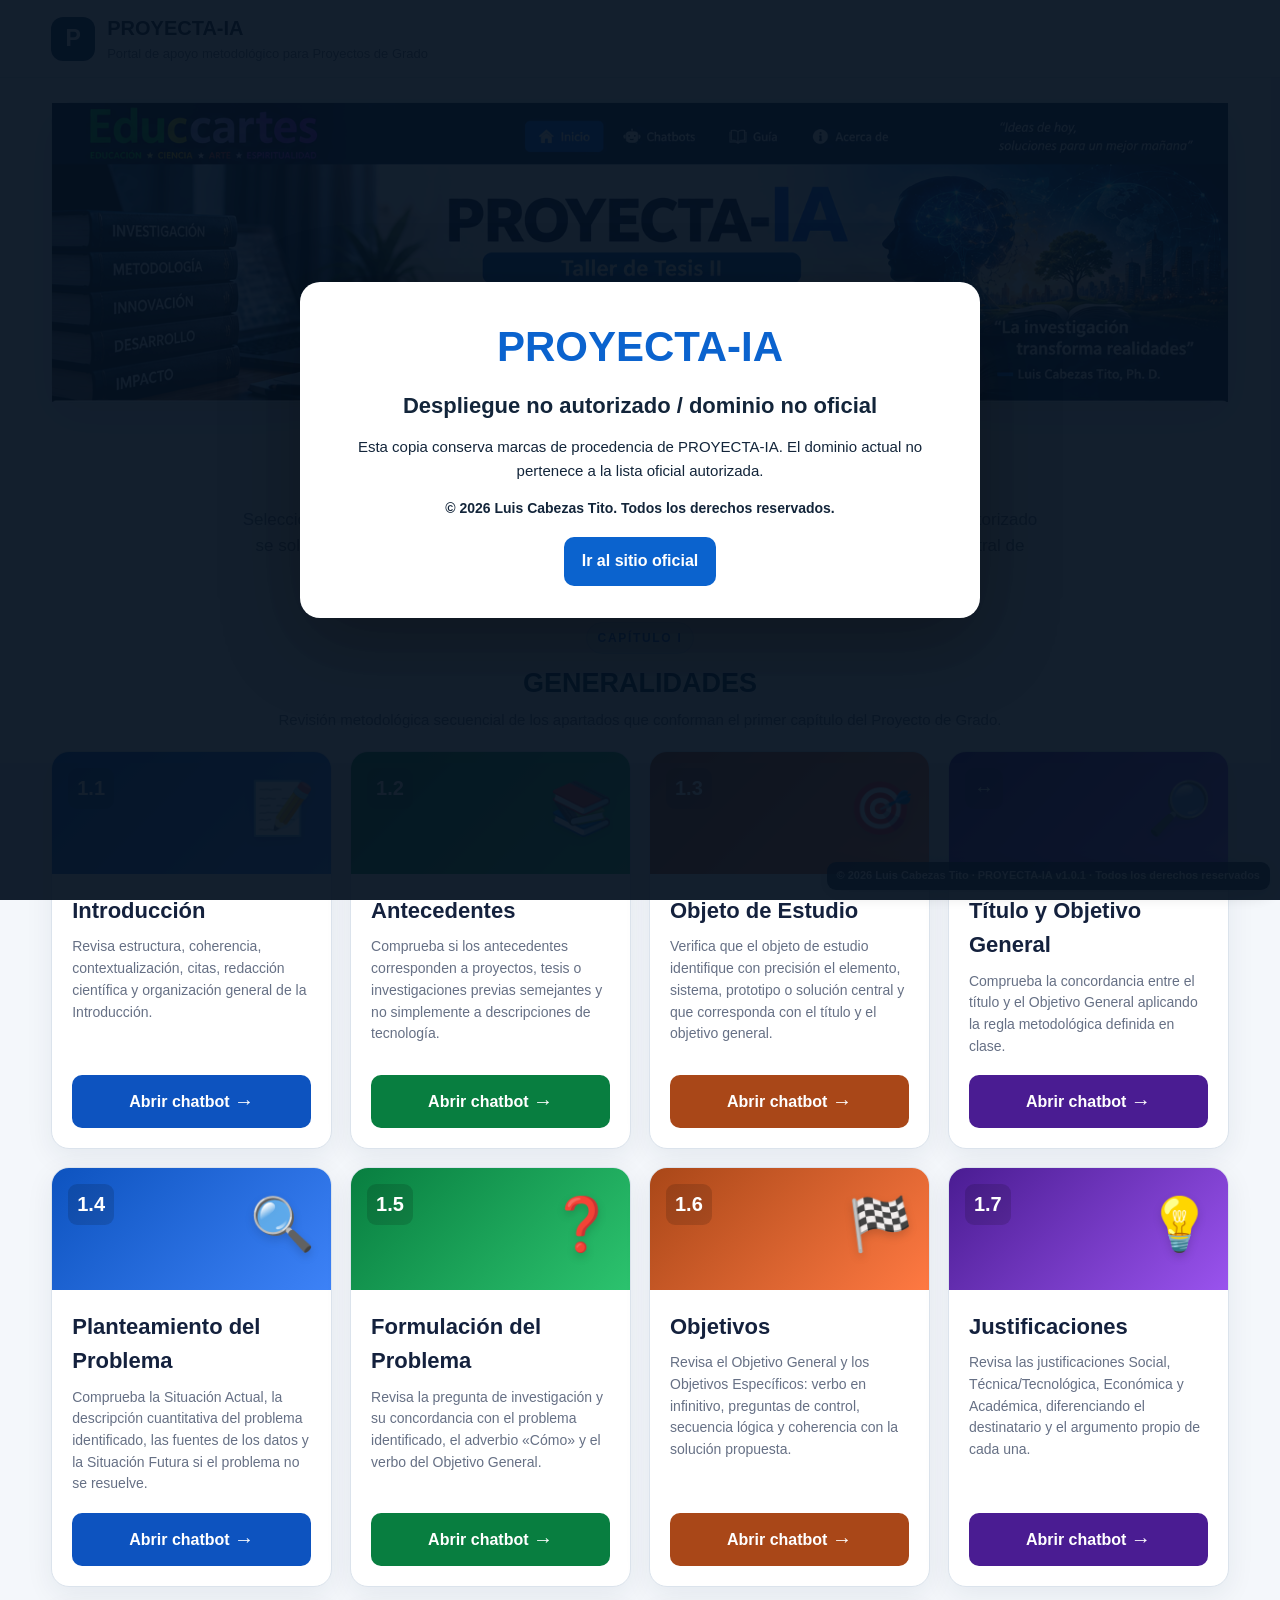
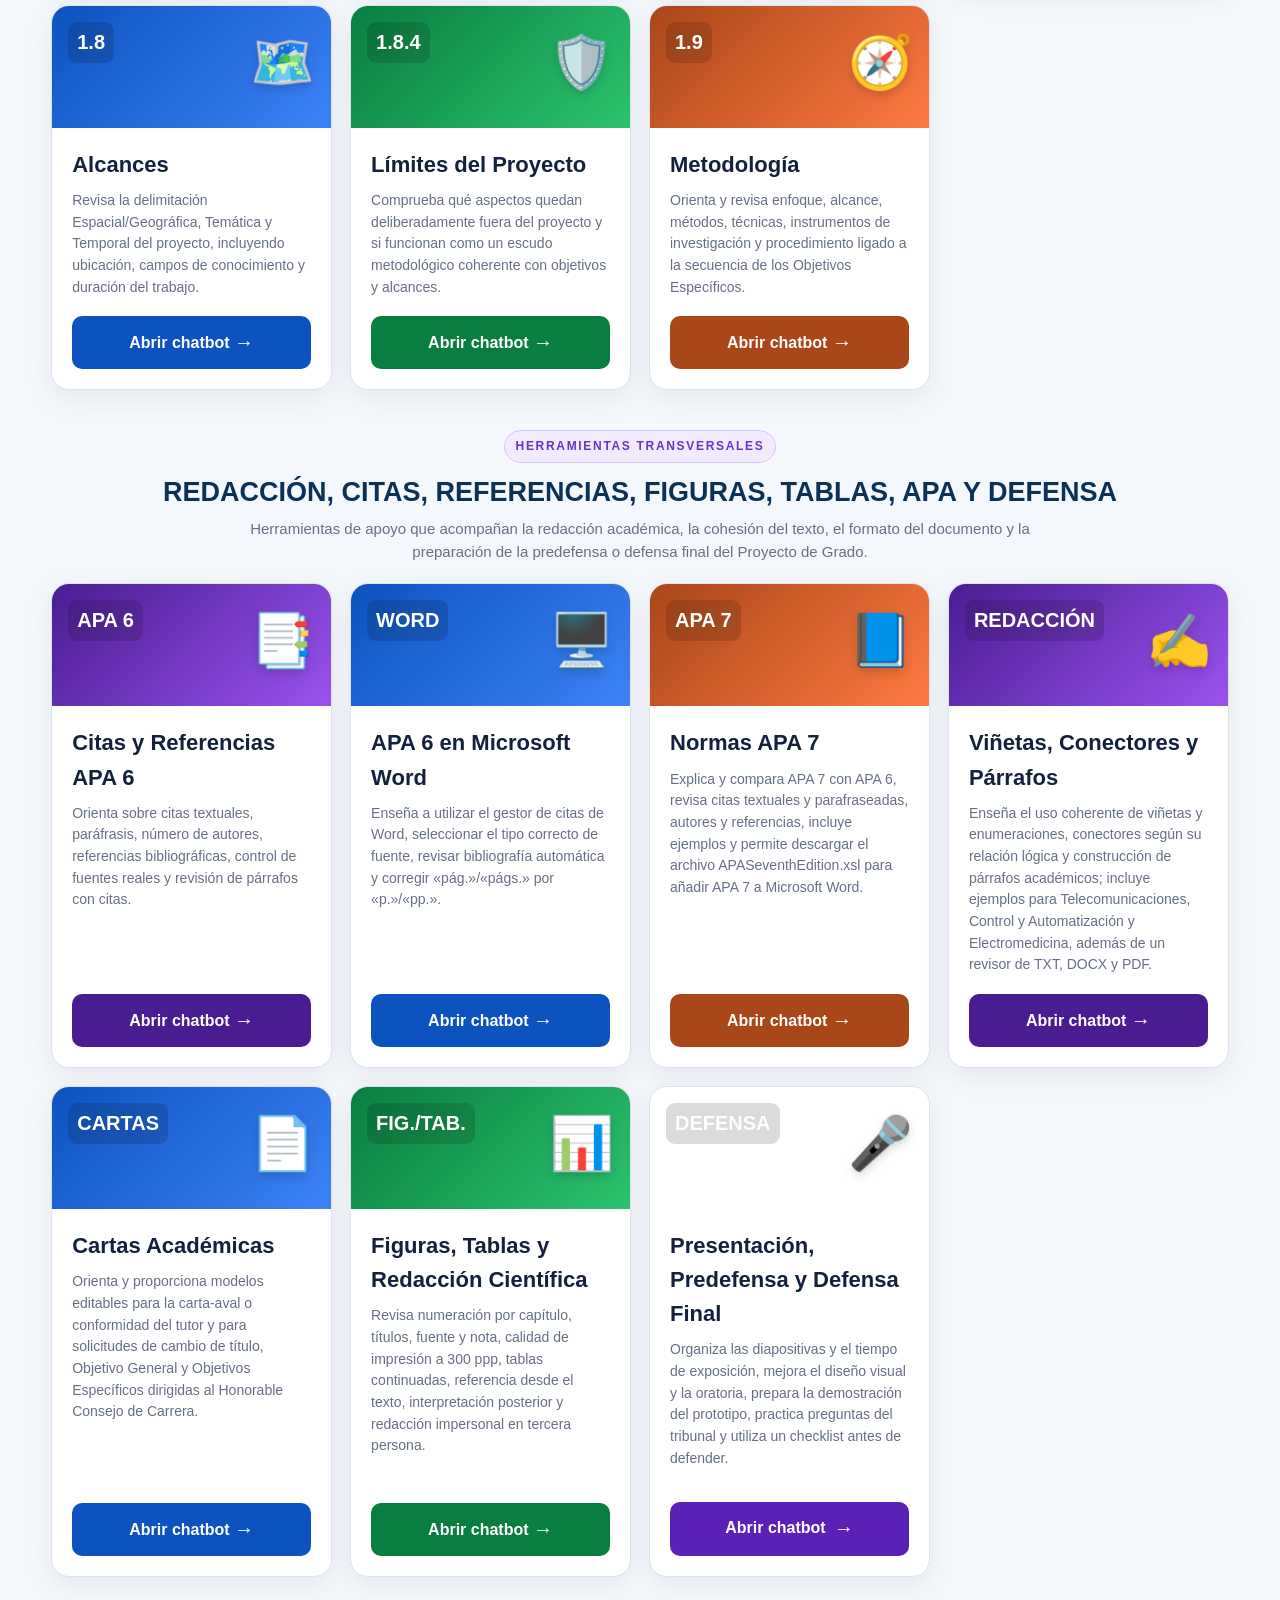
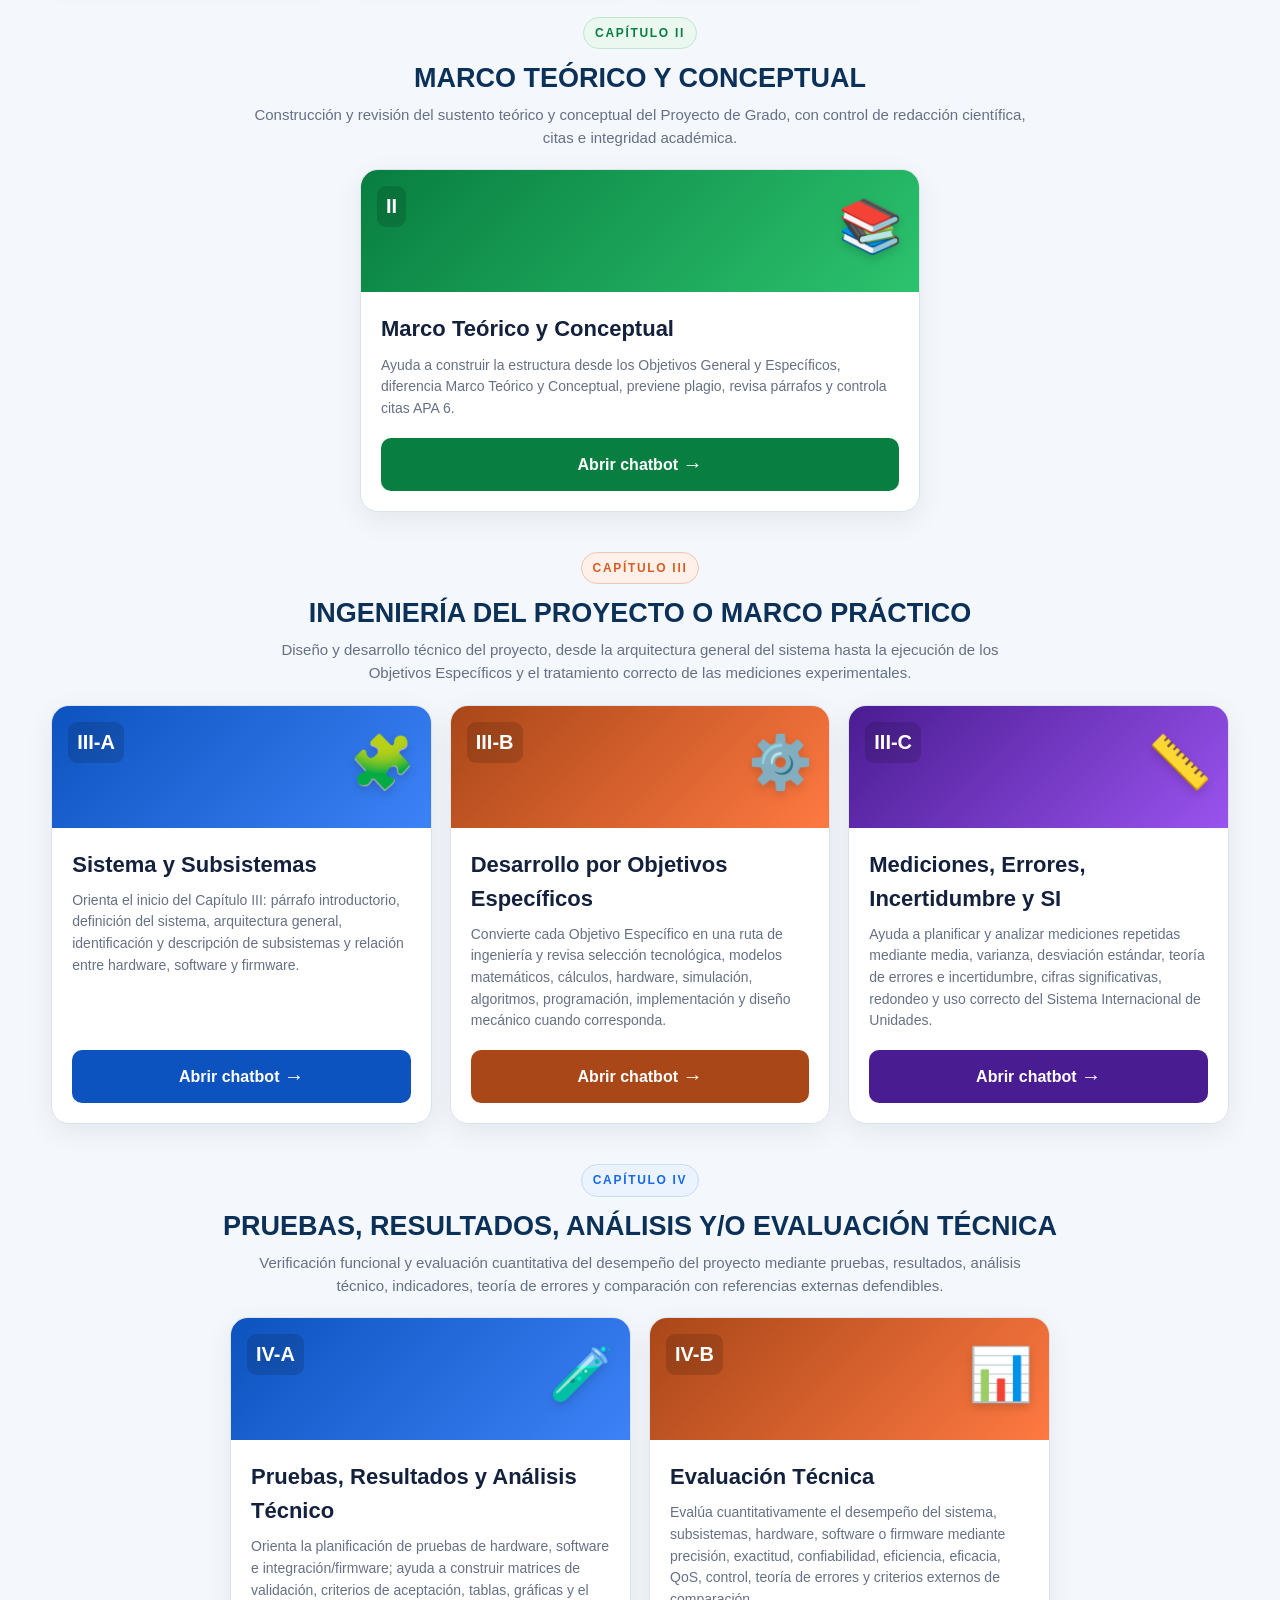
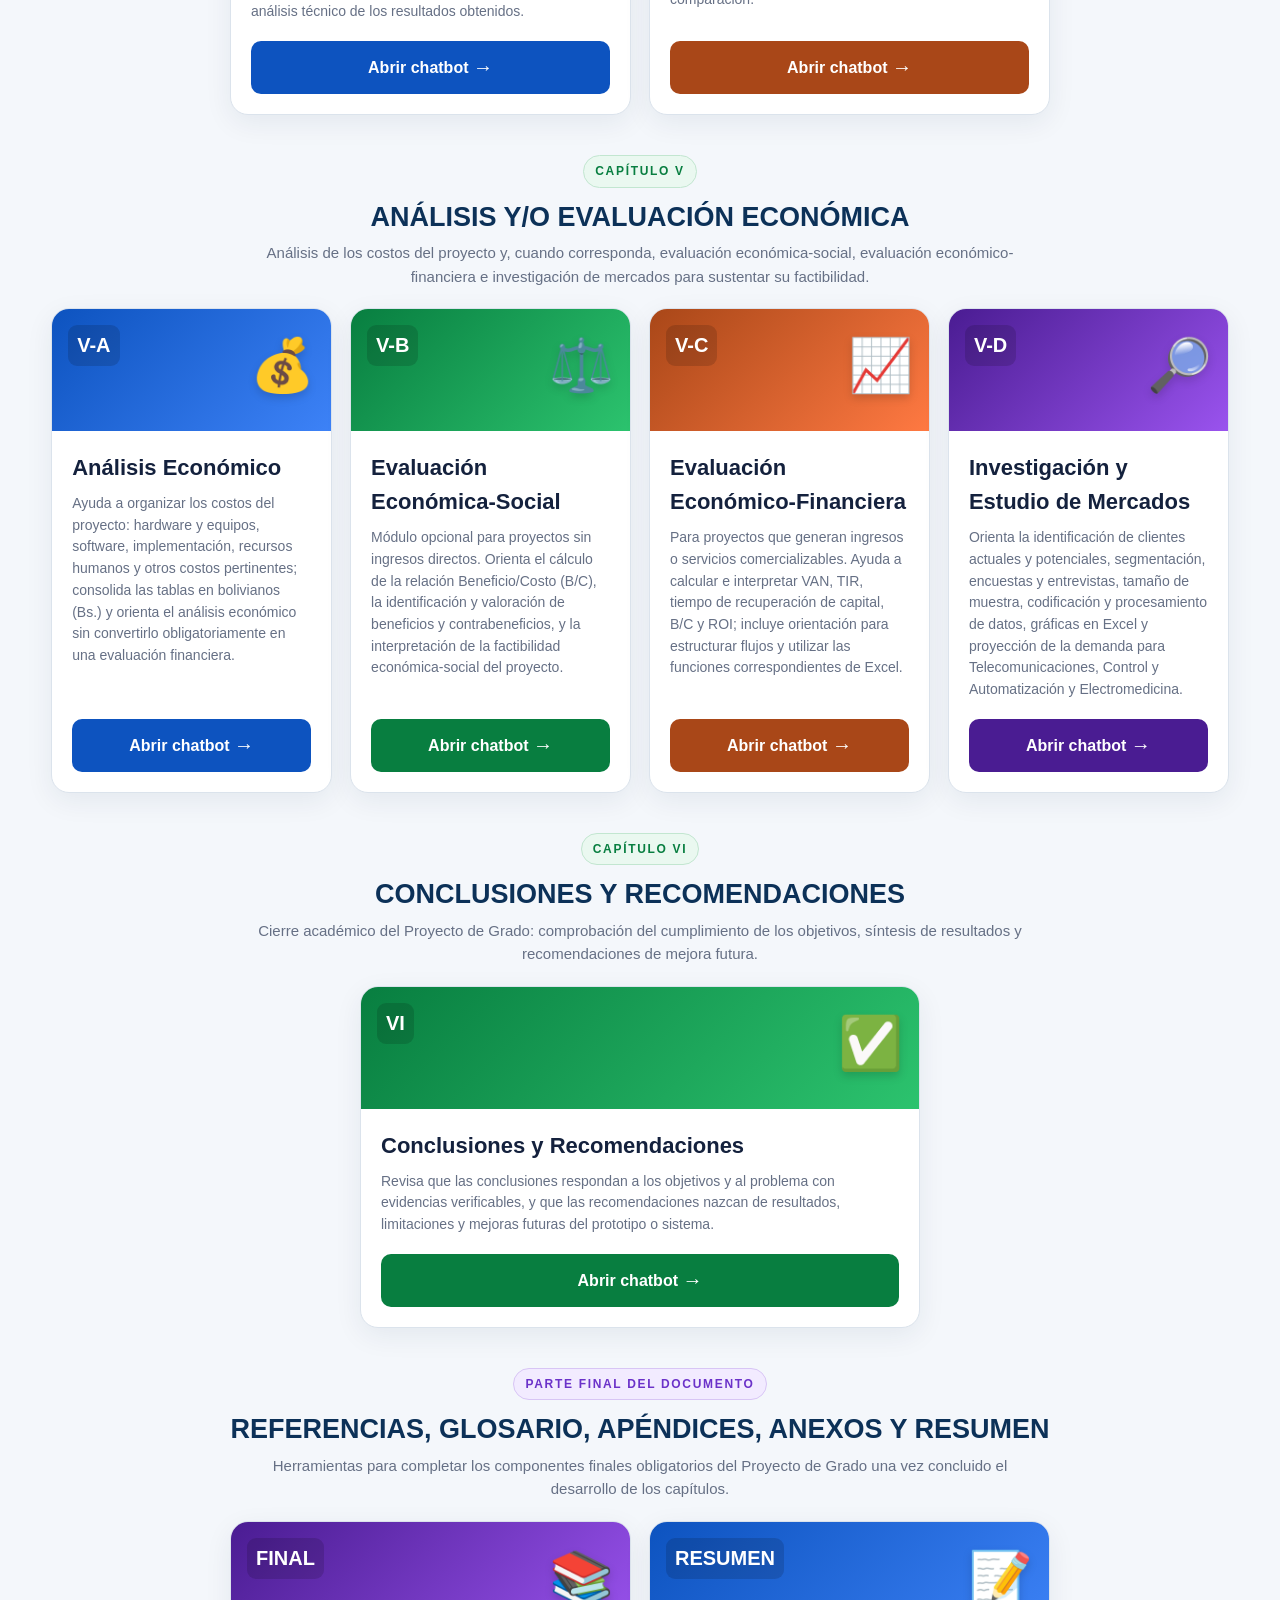
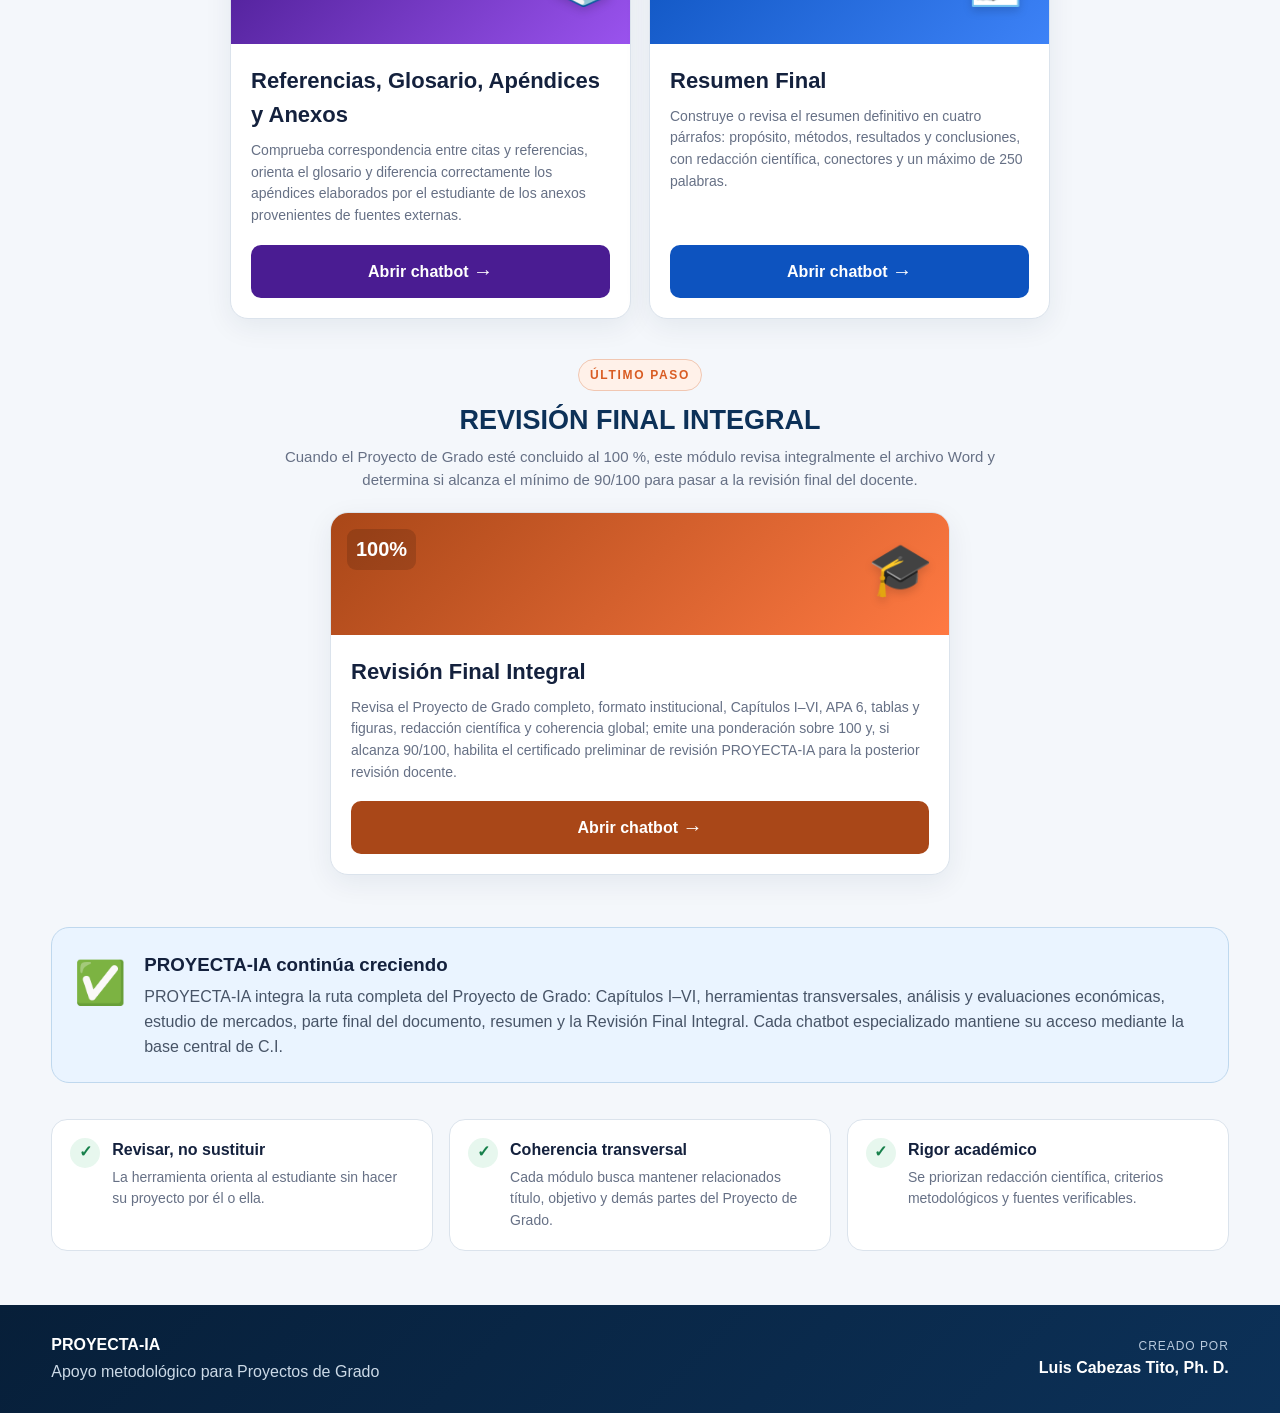
==== commit 1cf64eb4: "Add files via upload" ====
--- a/index.html
+++ b/index.html
@@ -1,6 +1,19 @@
+<!--
+  PROYECTA-IA 1.0.1
+  Autor y titular: Luis Cabezas Tito
+  © 2026 Luis Cabezas Tito. Todos los derechos reservados.
+  PROVENANCE-ID: PIA-LCT-2026-v1.0.1
+  La publicación de este archivo no concede licencia de copia, redistribución o rebranding.
+-->
 <!doctype html>
 <html lang="es">
 <head>
+  <meta name="author" content="Luis Cabezas Tito">
+  <meta name="copyright" content="© 2026 Luis Cabezas Tito. Todos los derechos reservados.">
+  <meta name="proyecta-ia-version" content="1.0.1">
+  <meta name="proyecta-ia-provenance" content="PIA-LCT-2026-v1.0.1">
+  <meta name="rights" content="All rights reserved">
+
 <meta charset="utf-8"/>
 <meta content="width=device-width, initial-scale=1" name="viewport"/>
 <meta content="Portal PROYECTA-IA de apoyo metodológico, académico y técnico para Proyectos de Grado." name="description"/>
@@ -966,5 +979,6 @@
   document.addEventListener('keydown', e => { if (e.key === 'Escape') closeDropdown(); });
 })();
 </script><script src="app.js"></script>
+  <script src="proyecta-security.js"></script>
 </body>
 </html>
